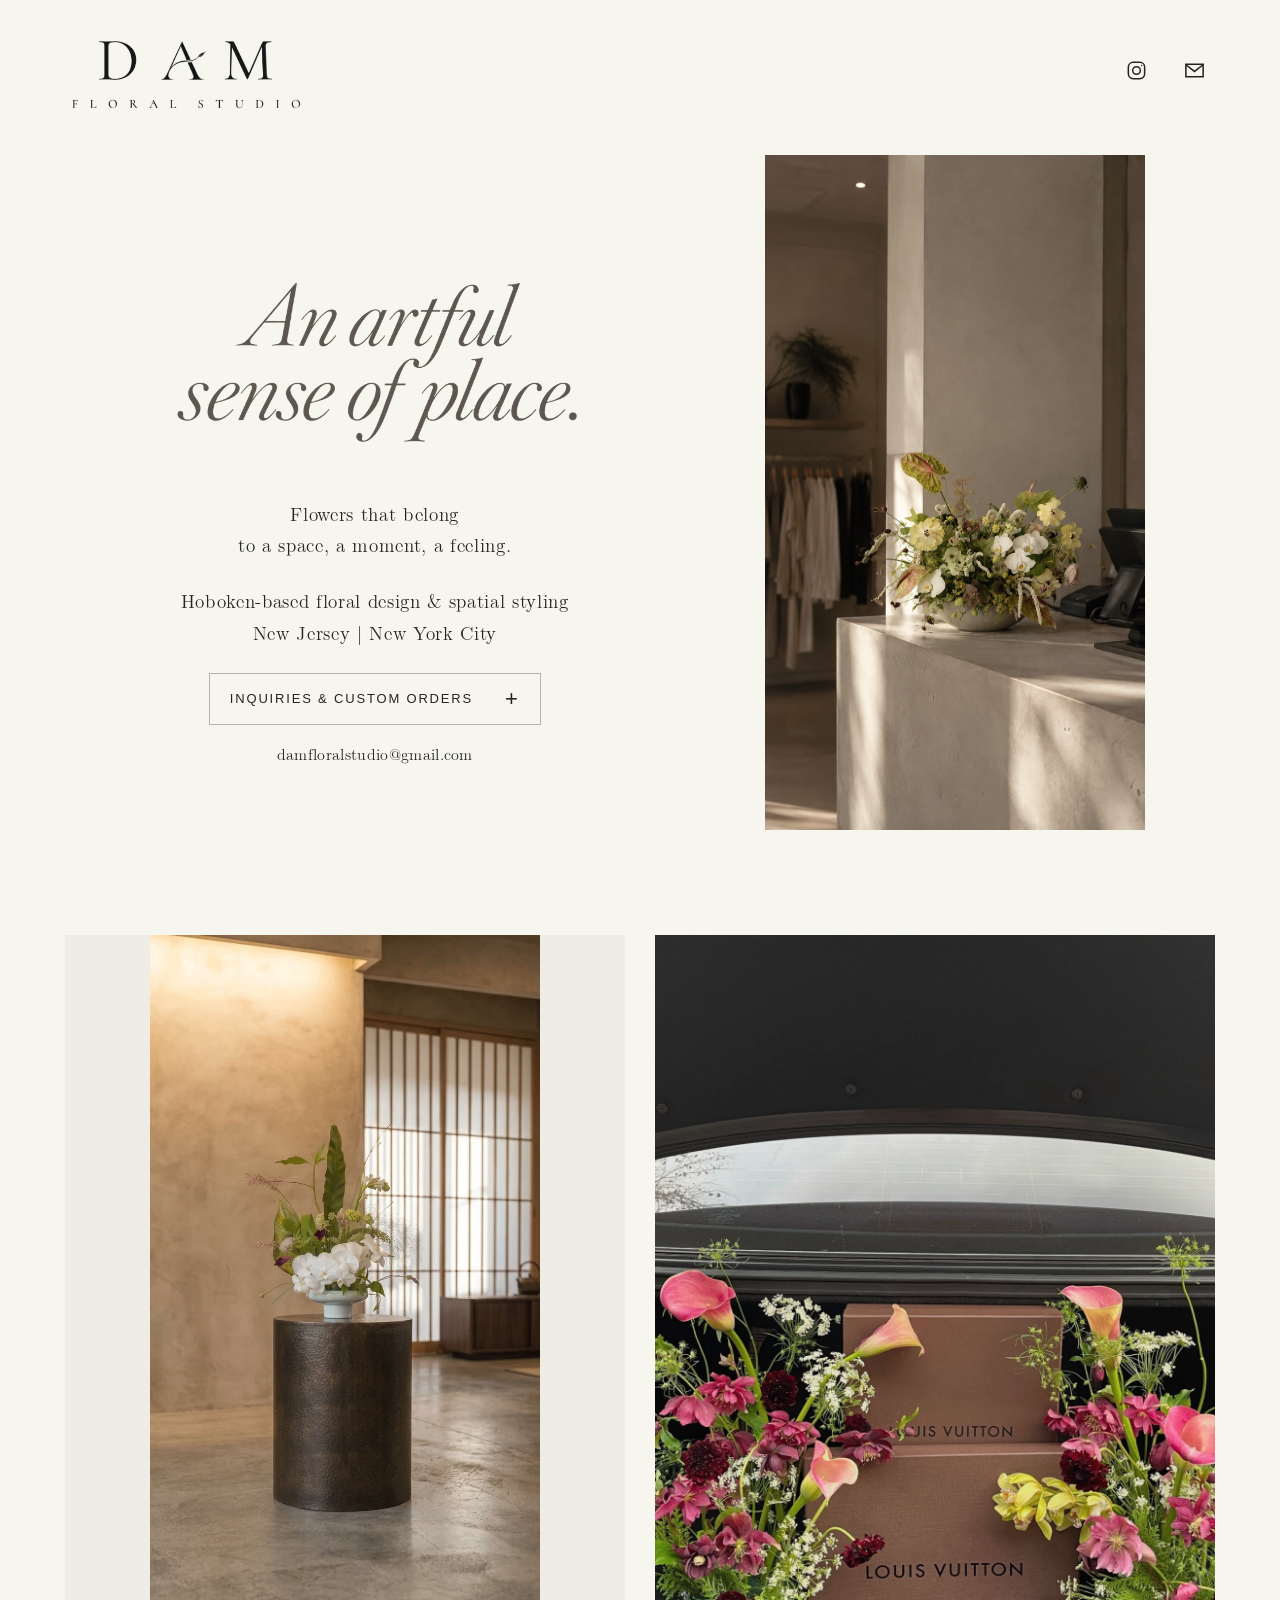
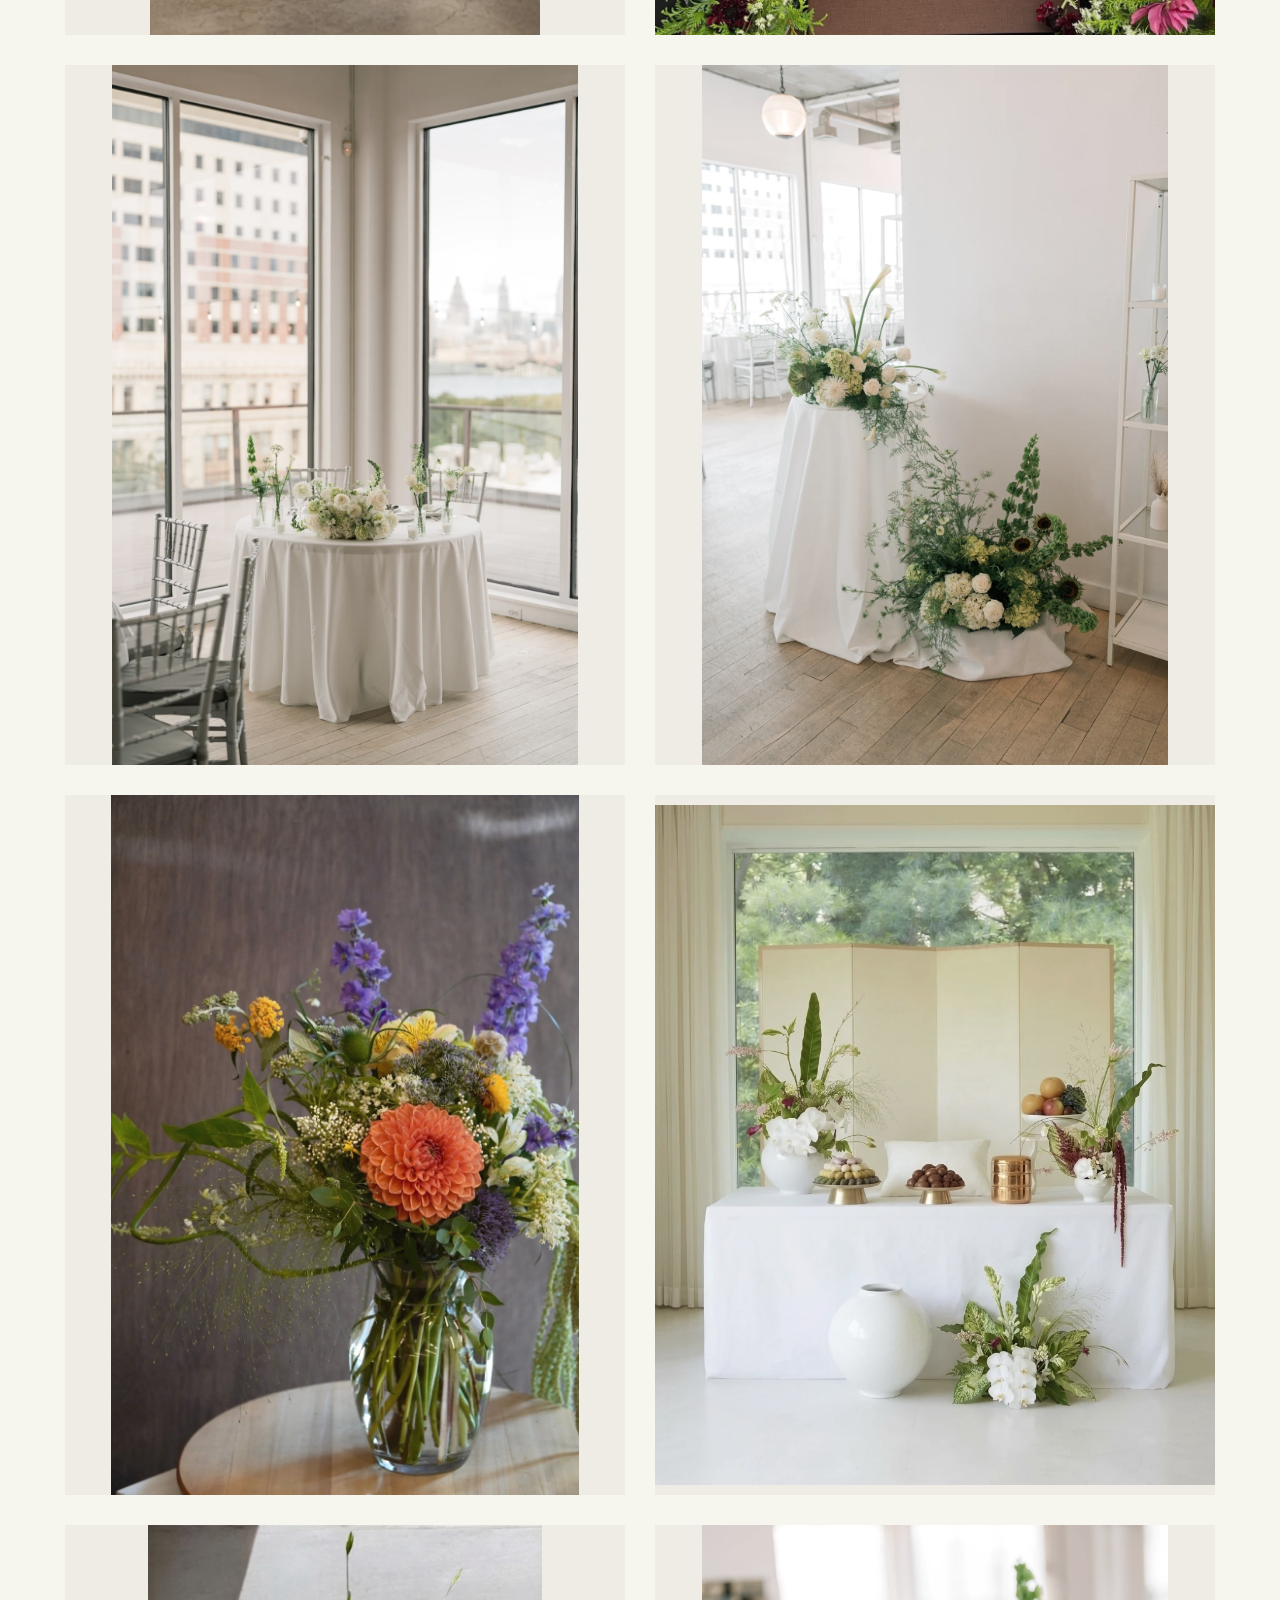
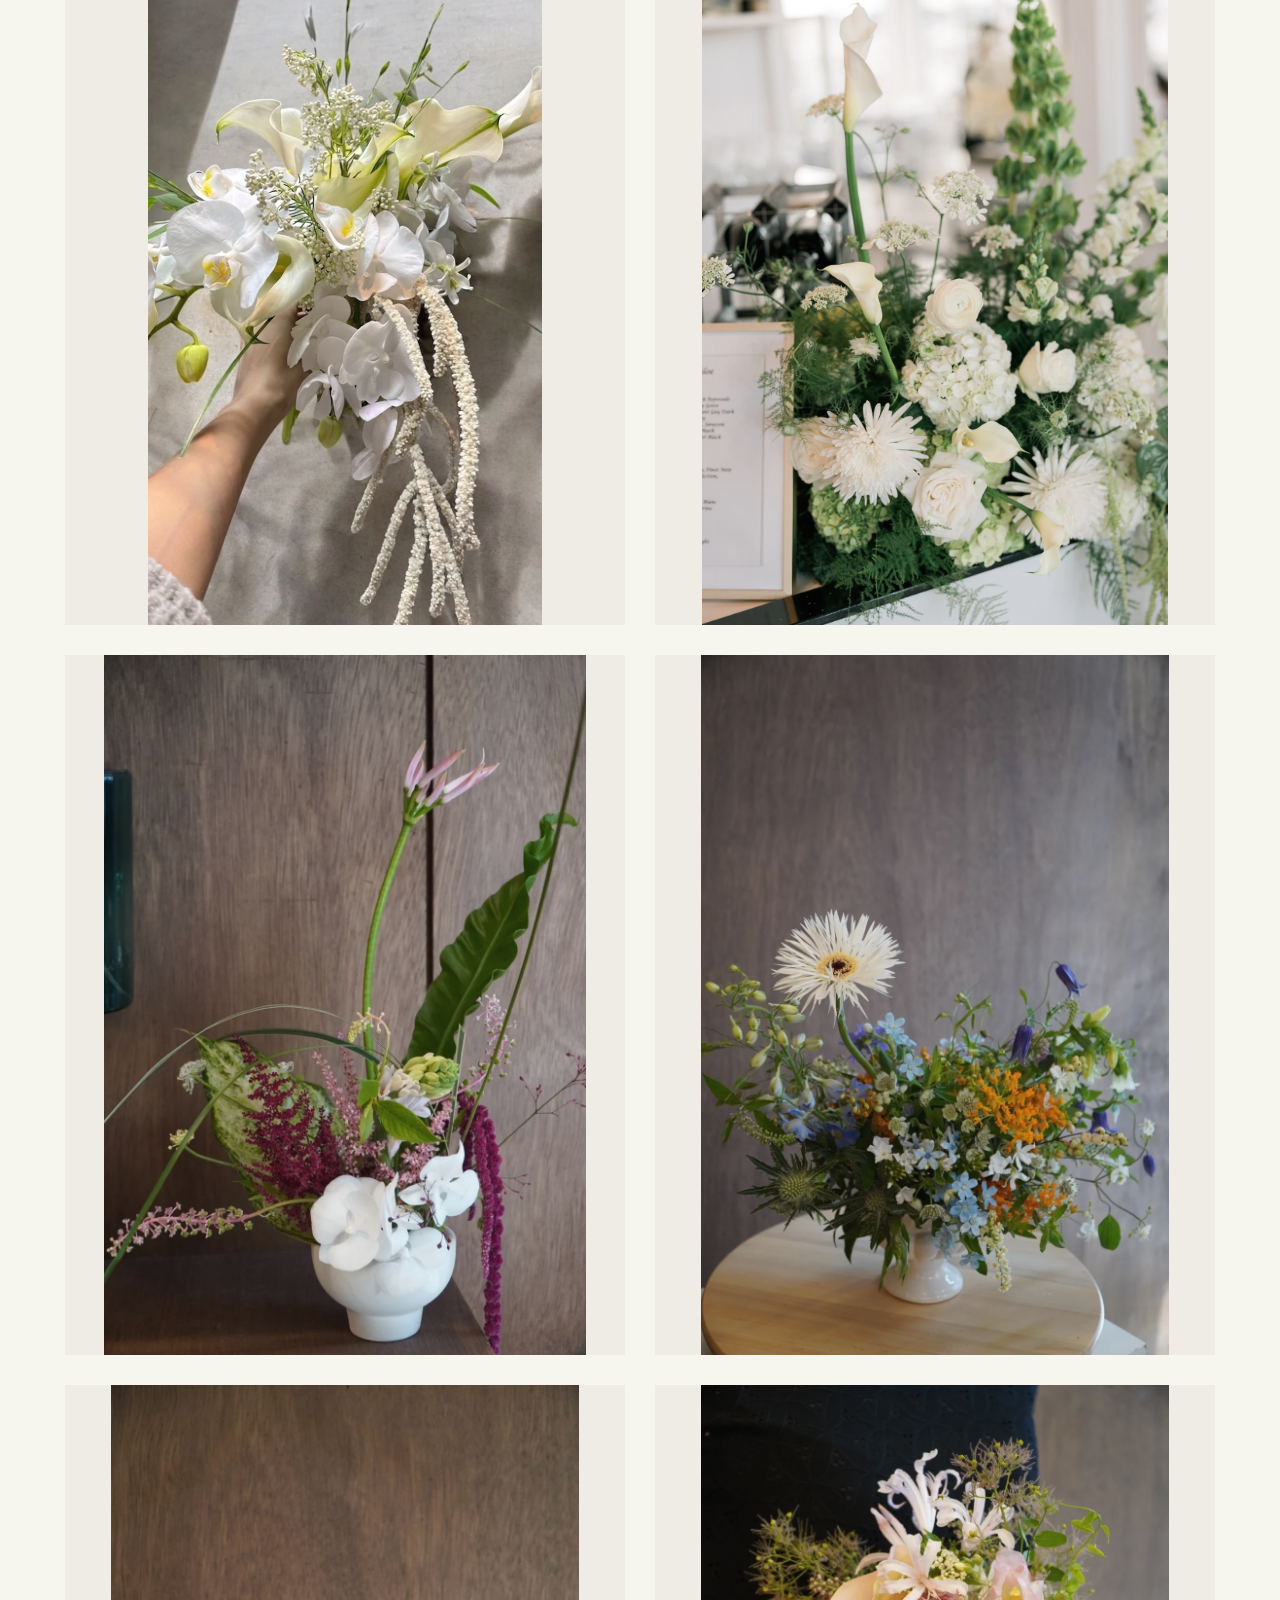
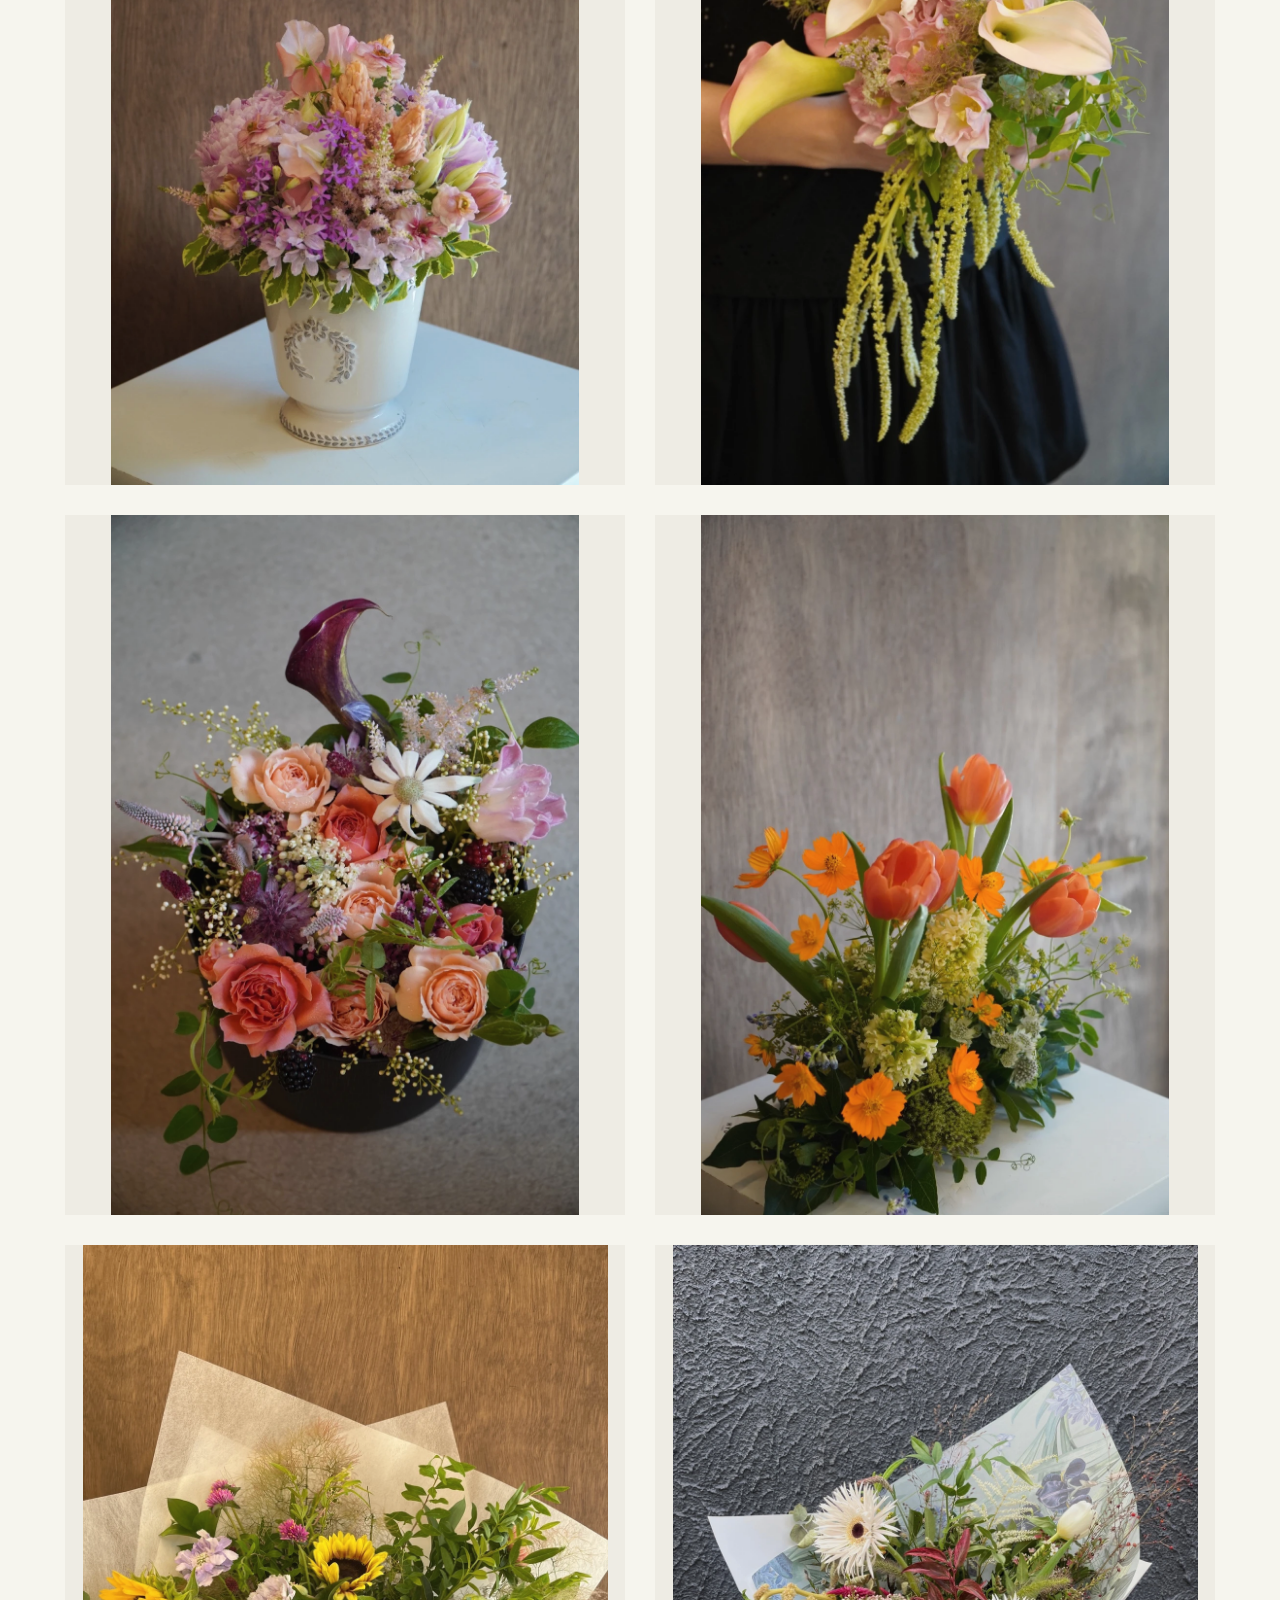
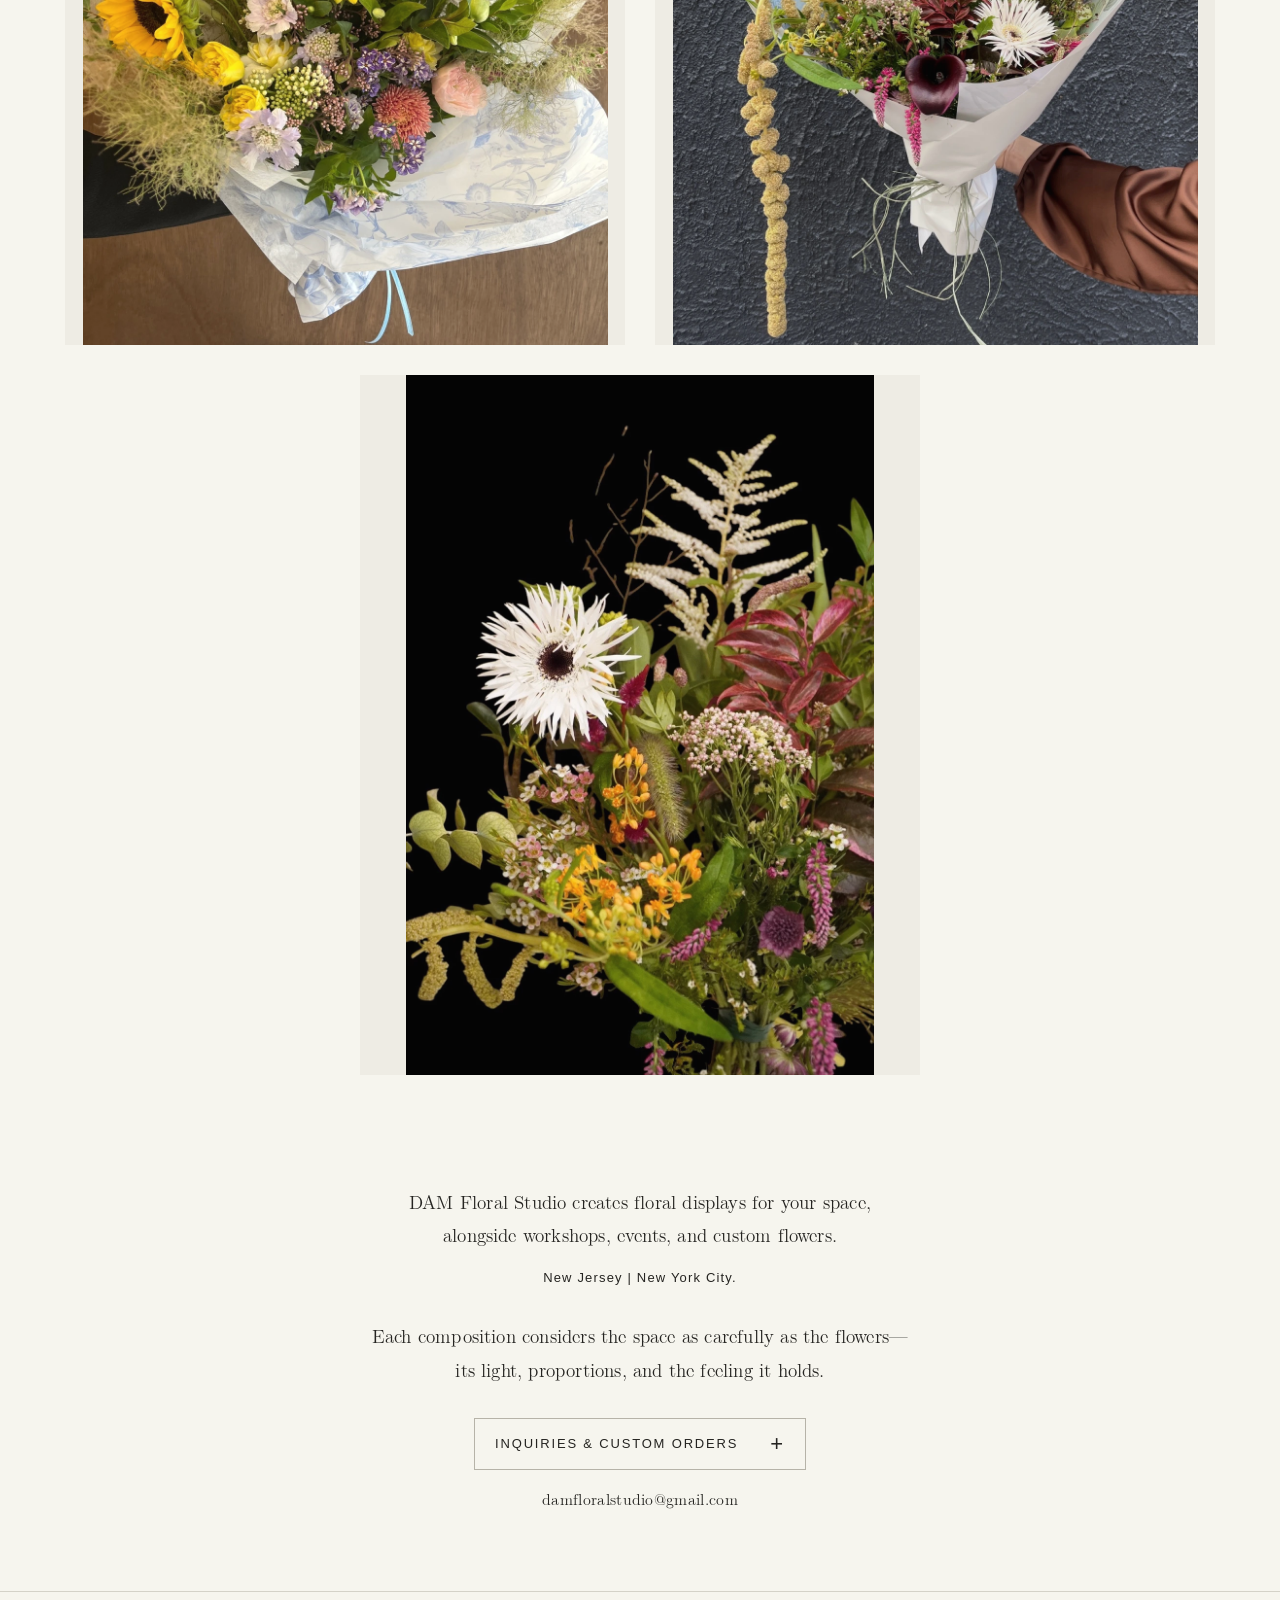
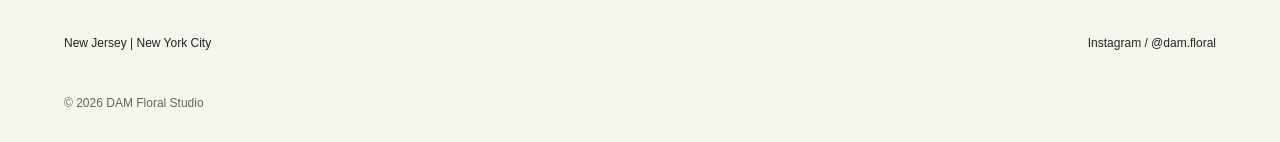
==== index.html @ 2e7814b2 "Compress homepage poster and widen it to the content width Replace the 1.16 MB PNG with a visually i" ====
<!doctype html>
<html lang="en">
<head>
<meta charset="utf-8"><meta name="viewport" content="width=device-width, initial-scale=1">
<title>DAM Floral Studio | Floral Design & Spatial Styling in New Jersey | New York City</title>
<meta name="description" content="Floral design and styling studio serving New Jersey and New York City. Explore spatial styling, floral subscriptions, workshops, intimate weddings and everyday flowers.">
<meta name="theme-color" content="#f6f5ee"><link rel="canonical" href="https://damfloralstudio.com/">
<meta property="og:title" content="DAM Floral Studio — An Artful Sense of Place"><meta property="og:description" content="Floral design, spatial styling, and thoughtful gatherings. New Jersey | New York City."><meta property="og:type" content="website"><meta property="og:url" content="https://damfloralstudio.com/">
<meta property="og:image" content="https://damfloralstudio.com/og-image.jpg"><meta property="og:image:width" content="1200"><meta property="og:image:height" content="630"><meta property="og:image:alt" content="DAM Floral Studio — An artful sense of place"><meta property="og:site_name" content="DAM Floral Studio"><meta name="twitter:card" content="summary_large_image">
<script type="application/ld+json">
{
  "@context": "https://schema.org",
  "@type": "Florist",
  "@id": "https://damfloralstudio.com/#business",
  "name": "DAM Floral Studio",
  "url": "https://damfloralstudio.com/",
  "logo": "https://damfloralstudio.com/assets/logo.png",
  "image": ["https://damfloralstudio.com/og-image.jpg", "https://damfloralstudio.com/assets/home.webp"],
  "description": "Hoboken-based floral design and spatial styling studio serving New Jersey and New York City: floral displays, workshops, events, subscriptions, and custom flowers.",
  "email": "damfloralstudio@gmail.com",
  "address": { "@type": "PostalAddress", "addressLocality": "Hoboken", "addressRegion": "NJ", "addressCountry": "US" },
  "areaServed": [
    { "@type": "State", "name": "New Jersey" },
    { "@type": "City", "name": "New York City" }
  ],
  "sameAs": [
    "https://www.instagram.com/dam.floral/",
    "https://www.google.com/search?kgmid=/g/11p1tkyt6p"
  ]
}
</script>
<link rel="icon" href="favicon.ico" sizes="16x16 32x32 48x48"><link rel="icon" href="favicon-192.png" type="image/png" sizes="192x192"><link rel="apple-touch-icon" href="apple-touch-icon.png">
<link rel="stylesheet" href="style.css"><script src="script.js" defer></script>
</head>
<body>
<a class="skip" href="#main">Skip to content</a>
<header class="header"><a class="brand original-logo" href="#" aria-label="DAM Floral Studio home"><img src="assets/logo.png" alt="DAM Floral Studio"></a><div class="header-icons"><a href="https://www.instagram.com/dam.floral/" target="_blank" rel="noopener noreferrer" aria-label="Instagram — DAM Floral Studio"><svg viewBox="0 0 24 24" fill="none" stroke="currentColor" stroke-width="1.6" aria-hidden="true"><rect x="3.5" y="3.5" width="17" height="17" rx="5"/><circle cx="12" cy="12" r="4"/><circle cx="17.4" cy="6.7" r=".8" fill="currentColor" stroke="none"/></svg></a><a href="mailto:damfloralstudio@gmail.com" aria-label="Email DAM Floral Studio"><svg viewBox="0 0 24 24" fill="none" stroke="currentColor" stroke-width="1.6" aria-hidden="true"><rect x="3" y="5.5" width="18" height="13"/><path d="m3 6 9 7 9-7"/></svg></a></div></header>
<main id="main">
<section class="tg-promo" id="tg-promo" aria-label="Thanksgiving pre-orders"><a class="tg-promo-poster" href="thanksgiving.html?utm_source=homepage&amp;utm_medium=poster" tabindex="-1" aria-hidden="true"><img src="assets/preorder_poster.jpg" width="1836" height="857" alt="" fetchpriority="high"></a><a class="tg-promo-button" href="thanksgiving.html?utm_source=homepage&amp;utm_medium=button">Thanksgiving pre-orders <span aria-hidden="true">→</span></a><p class="tg-promo-note">Order by Sun, Nov 15 · Pickup Nov 24 &amp; 25</p></section>
<section class="hero" aria-labelledby="hero-title"><div class="hero-copy"><h1 id="hero-title" class="artwork-title"><img src="assets/hero-title-light.png" alt="An artful sense of place." width="1792" height="896"></h1><p class="hero-description">Flowers that belong<br>to a space, a moment, a feeling.</p><p class="hero-description">Hoboken-based floral design & spatial styling<br>New Jersey | New York City</p><button class="hero-inquiry" data-request="General inquiry"><span>Inquiries & custom orders</span><span class="request-mark" aria-hidden="true">+</span></button><a class="hero-email" href="mailto:damfloralstudio@gmail.com">damfloralstudio@gmail.com</a></div><figure class="hero-photo"><img src="assets/home.webp" alt="Sculptural white and green flowers in a softly lit interior" fetchpriority="high"></figure></section>
<section class="work section" id="work" aria-label="Selected portfolio"><div class="gallery"><article class="project"><button class="image-button" data-image="assets/lobby.webp" aria-label="View portfolio image: Botanical floral display in an architectural interior"><img src="assets/lobby.webp" alt="Botanical floral display in an architectural interior" loading="lazy" decoding="async"></button></article><article class="project"><button class="image-button" data-image="assets/brand.webp" aria-label="View portfolio image: Vibrant florals styled around a brand display"><img src="assets/brand.webp" alt="Vibrant florals styled around a brand display" loading="lazy" decoding="async"></button></article><article class="project"><button class="image-button" data-image="assets/reception-room.webp" aria-label="View portfolio image: White and green flowers in a sunlit reception space"><img src="assets/reception-room.webp" alt="White and green flowers in a sunlit reception space" loading="lazy" decoding="async"></button></article><article class="project"><button class="image-button" data-image="assets/installation.webp" aria-label="View portfolio image: Floral installation in a light-filled event room"><img src="assets/installation.webp" alt="Floral installation in a light-filled event room" loading="lazy" decoding="async"></button></article><article class="project"><button class="image-button" data-image="assets/garden-detail.webp" aria-label="View portfolio image: Seasonal flowers with orange blooms, lilac accents and natural botanical texture"><img src="assets/garden-detail.webp" alt="Seasonal flowers with orange blooms, lilac accents and natural botanical texture" loading="lazy" decoding="async"></button></article><article class="project"><button class="image-button" data-image="assets/celebration-full.webp" aria-label="View portfolio image: Complete Korean first birthday table with white orchids and botanical floral styling"><img src="assets/celebration-full.webp" alt="Complete Korean first birthday table with white orchids and botanical floral styling" loading="lazy" decoding="async"></button></article><article class="project"><button class="image-button" data-image="assets/white-bouquet.webp" aria-label="View portfolio image: Airy white bouquet with cascading botanical details"><img src="assets/white-bouquet.webp" alt="Airy white bouquet with cascading botanical details" loading="lazy" decoding="async"></button></article><article class="project"><button class="image-button" data-image="assets/reception-detail.webp" aria-label="View portfolio image: White reception flowers and botanical details"><img src="assets/reception-detail.webp" alt="White reception flowers and botanical details" loading="lazy" decoding="async"></button></article><article class="project"><button class="image-button" data-image="assets/sculptural.webp" aria-label="View portfolio image: Sculptural flowers and expressive branches"><img src="assets/sculptural.webp" alt="Sculptural flowers and expressive branches" loading="lazy" decoding="async"></button></article><article class="project"><button class="image-button" data-image="assets/botanical.webp" aria-label="View portfolio image: Airy garden flowers in white, lilac and warm orange"><img src="assets/botanical.webp" alt="Airy garden flowers in white, lilac and warm orange" loading="lazy" decoding="async"></button></article><article class="project"><button class="image-button" data-image="assets/pastel.webp" aria-label="View portfolio image: Soft pink and lilac flowers in a ceramic vessel"><img src="assets/pastel.webp" alt="Soft pink and lilac flowers in a ceramic vessel" loading="lazy" decoding="async"></button></article><article class="project"><button class="image-button" data-image="assets/modern-bouquet.webp" aria-label="View portfolio image: Pink and yellow flowers in a modern bouquet"><img src="assets/modern-bouquet.webp" alt="Pink and yellow flowers in a modern bouquet" loading="lazy" decoding="async"></button></article><article class="project"><button class="image-button" data-image="assets/seasonal.webp" aria-label="View portfolio image: Seasonal flowers in rose, orange and burgundy"><img src="assets/seasonal.webp" alt="Seasonal flowers in rose, orange and burgundy" loading="lazy" decoding="async"></button></article><article class="project"><button class="image-button" data-image="assets/orange.webp" aria-label="View portfolio image: Orange tulips and seasonal flowers"><img src="assets/orange.webp" alt="Orange tulips and seasonal flowers" loading="lazy" decoding="async"></button></article><article class="project"><button class="image-button" data-image="assets/sunflower.webp" aria-label="View portfolio image: Seasonal bouquet with yellow sunflowers"><img src="assets/sunflower.webp" alt="Seasonal bouquet with yellow sunflowers" loading="lazy" decoding="async"></button></article><article class="project"><button class="image-button" data-image="assets/autumn-bouquet.webp" aria-label="View portfolio image: Textural autumn bouquet"><img src="assets/autumn-bouquet.webp" alt="Textural autumn bouquet" loading="lazy" decoding="async"></button></article><article class="project"><button class="image-button" data-image="assets/textural.webp" aria-label="View portfolio image: Expressive white and colorful flowers against a dark background"><img src="assets/textural.webp" alt="Expressive white and colorful flowers against a dark background" loading="lazy" decoding="async"></button></article></div></section><section class="studio section" id="studio"><div class="studio-copy"><p class="brand-intro">DAM Floral Studio creates floral displays for your space,<br class="copy-break">alongside workshops, events, and custom flowers.</p><p class="brand-location">New Jersey | New York City.</p><p class="brand-philosophy">Each composition considers the space as carefully as the flowers—<br class="copy-break">its light, proportions, and the feeling it holds.</p></div><div class="minimal-contact" id="contact"><button class="hero-inquiry" data-request="General inquiry"><span>Inquiries & custom orders</span><span class="request-mark" aria-hidden="true">+</span></button><a class="hero-email" href="mailto:damfloralstudio@gmail.com">damfloralstudio@gmail.com</a></div></section></main><footer><a class="footer-name" href="#">DAM <span>Floral Studio</span></a><p>New Jersey | New York City</p><a href="https://www.instagram.com/dam.floral/" target="_blank" rel="noopener noreferrer">Instagram / @dam.floral</a><p class="copyright">© <span id="year">2026</span> DAM Floral Studio</p></footer>
<dialog class="lightbox" aria-label="Portfolio image viewer"><button class="close" aria-label="Close image viewer">Close</button><img src="assets/home.webp" alt=""></dialog>
<dialog class="request-dialog" aria-labelledby="request-title"><button class="request-close" aria-label="Close inquiry form">Close</button><p class="eyebrow">DAM Floral Studio</p><h2 id="request-title">Your <em>request</em></h2><p class="form-intro">A few details to help us begin.</p><form id="request-form" action="https://formspree.io/f/meaekvjb" method="POST"><input type="hidden" name="_subject" value="DAM Floral Studio — General inquiry"><input type="text" name="_gotcha" tabindex="-1" autocomplete="off" aria-hidden="true" style="display:none"><div class="form-grid"><label>Your name<input name="name" autocomplete="name" required maxlength="100"></label><label>Your email<input name="email" type="email" autocomplete="email" required maxlength="160"></label></div><label>I’m interested in<select name="service"><option>General inquiry</option><option>Space styling</option><option>Floral Workshop</option><option>Subscription</option><option>Event</option><option>Custom order</option></select></label><div class="form-grid"><label>Preferred date (optional)<input name="date" type="date"></label><label>Location (optional)<input name="location" placeholder="City or venue" maxlength="180"></label></div><label>Estimated budget (optional)<input name="budget" placeholder="Your approximate budget" maxlength="100"></label><label>Tell us about your request<textarea name="message" rows="4" required maxlength="4000" placeholder="Your idea, occasion, colors, quantities, or anything you’d like us to know."></textarea></label><p class="form-note">Please allow at least one week for custom flower orders. Shorter-notice requests depend on availability.</p><button class="request-button" type="submit">Send request</button><p class="form-note">We’ll reply by email, usually within 1–2 business days. Orders are confirmed after we reply.</p><p class="form-note">Your details are used only to respond to your inquiry.</p><p id="request-status" role="status"></p><a class="direct-email" href="mailto:damfloralstudio@gmail.com">Or email us directly</a></form></dialog></body></html>
---- style.css ----
:root{--paper:#f7f6f2;--ink:#32202d;--muted:#72656e;--line:#d9d2d5;--serif:Georgia,'Times New Roman',serif}*{box-sizing:border-box}html{scroll-behavior:smooth;scroll-padding-top:30px}body{margin:0;background:var(--paper);color:var(--ink);font:16px/1.65 Arial,Helvetica,sans-serif}a{color:inherit;text-decoration:none}button,input,select,textarea{font:inherit}button{color:inherit;cursor:pointer}button:focus-visible,a:focus-visible,summary:focus-visible,input:focus-visible,select:focus-visible,textarea:focus-visible{outline:2px solid #7b4d6b;outline-offset:4px}img{display:block;width:100%;height:auto}p,figure,h1,h2,h3,h4{margin-top:0}h1,h2,h3{font-family:var(--serif);font-weight:400}h1,h2{letter-spacing:-.045em;line-height:1.13}em{font-weight:400}.header{max-width:1500px;margin:auto;min-height:95px;padding:0 5%;display:flex;justify-content:space-between;align-items:center;border-bottom:1px solid var(--line)}.brand{width:145px;height:85px;overflow:hidden}.brand img{width:100%;height:100%;object-fit:contain;transform:scale(1.65);mix-blend-mode:multiply}nav{display:flex;gap:30px;align-items:center;font-size:14px}.nav-request{background:none;border:0;padding:8px 0;border-bottom:1px solid var(--ink);font-size:14px}a:hover,.nav-request:hover{opacity:.7}.menu{display:none}.mobile-nav[hidden]{display:none}.skip{position:absolute;left:10px;top:-100px;background:var(--ink);color:white;padding:10px;z-index:10}.skip:focus{top:10px}.hero{text-align:center;padding:65px 6% 58px}.eyebrow{font-size:12px;letter-spacing:.12em;text-transform:uppercase;margin-bottom:18px}.hero h1{font-size:clamp(34px,4.1vw,61px);margin:0 0 20px}.hero-description{color:var(--muted);margin-bottom:26px}.request-button{background:var(--ink);color:var(--paper);border:1px solid var(--ink);padding:13px 24px;font-size:14px;line-height:1.5}.request-button:hover{background:#56384c}.section{max-width:1500px;margin:auto;padding:65px 5%;border-top:1px solid var(--line)}.section-heading{display:flex;justify-content:space-between;align-items:baseline;gap:20px;margin-bottom:20px}.section-heading h2{font-size:42px;margin:0}.filters{display:flex;gap:12px 27px;flex-wrap:wrap;margin-bottom:38px}.filters button{background:none;border:0;border-bottom:1px solid transparent;padding:8px 0;font-size:14px;color:var(--muted)}.filters button.active{border-bottom-color:var(--ink);color:var(--ink)}.portfolio-group{margin-top:45px}.portfolio-group[hidden],.project[hidden]{display:none}.group-heading{display:flex;justify-content:space-between;gap:30px;align-items:baseline;margin-bottom:28px;padding-top:22px;border-top:1px solid var(--line)}.group-heading h3{font-size:29px;line-height:1.2;margin:0}.group-heading p{font-size:14px;color:var(--muted);margin:0;max-width:390px}.gallery{display:grid;grid-template-columns:repeat(3,minmax(0,1fr));gap:35px 28px;align-items:start}.project{min-width:0}.image-button{display:flex;align-items:center;justify-content:center;width:100%;height:420px;border:0;padding:16px;background:#eeebe8}.image-button img{width:100%;height:100%;object-fit:contain;transition:opacity .25s}.image-button:hover img{opacity:.88}.caption{padding-top:12px}.caption h4{font-weight:400;font-size:15px;line-height:1.4;margin:0}.caption span{display:block;font-size:12px;color:var(--muted);margin-top:4px}.studio{display:grid;grid-template-columns:1fr 2fr;gap:8%;padding-top:75px;padding-bottom:75px}.studio-copy{max-width:680px}.studio-copy h2{font-size:48px;margin-bottom:25px}.studio-copy p{color:var(--muted)}.signature{font-family:var(--serif);font-size:24px;margin:28px 0 0}.signature span{display:block;font:12px Arial,sans-serif;letter-spacing:.08em;padding-top:7px}.contact{background:var(--ink);color:var(--paper);padding-top:70px;padding-bottom:70px}.contact h2{font-size:54px;margin-bottom:35px}.contact-bottom{display:flex;justify-content:space-between;align-items:center;gap:30px}.contact-bottom p{font-size:15px;color:#e1d6de}.contact .request-button{background:var(--paper);color:var(--ink);border-color:var(--paper)}.direct-email{font-size:14px;display:inline-block;border-bottom:1px solid;margin-top:18px;overflow-wrap:anywhere}footer{max-width:1500px;margin:auto;display:grid;grid-template-columns:1.2fr 1fr 1fr;align-items:center;gap:25px;padding:42px 5% 28px;font-size:12px}footer p{margin:0}.footer-name{font-family:var(--serif);font-size:38px;letter-spacing:.15em;line-height:1}.footer-name span{display:block;font:10px Arial,sans-serif;text-transform:uppercase;letter-spacing:.2em;margin-top:12px}.copyright{grid-column:1/-1;color:var(--muted);margin-top:15px}.sr-only{position:absolute;width:1px;height:1px;overflow:hidden;clip:rect(0,0,0,0)}dialog{color:var(--ink);background:var(--paper);border:0;max-width:calc(100vw - 30px);max-height:90vh}dialog::backdrop{background:rgba(33,20,29,.82)}.lightbox{width:1000px;padding:50px 20px 20px}.lightbox img{height:73vh;object-fit:contain}.lightbox p{text-align:center;margin:12px 0 0}.close,.request-close{position:absolute;right:18px;top:10px;border:0;background:none;padding:8px;font-size:14px}.request-dialog{width:660px;padding:48px 36px 32px;overflow-y:auto}.request-dialog h2{font-size:43px;margin-bottom:14px}.form-intro{color:var(--muted);margin-bottom:22px}label{display:block;font-size:14px;margin-bottom:17px}input,select,textarea{display:block;width:100%;min-width:0;background:#fffdfa;color:var(--ink);border:1px solid #c7bdc3;border-radius:0;padding:11px;margin-top:7px;font-size:16px}textarea{resize:vertical}.form-grid{display:grid;grid-template-columns:1fr 1fr;gap:18px}.form-note{font-size:12px;color:var(--muted);line-height:1.6}#request-status{font-size:14px;margin:16px 0 0}.modal-open{overflow:hidden}@media(min-width:1500px){.image-button{height:455px}}@media(max-width:1000px){.gallery{grid-template-columns:repeat(2,minmax(0,1fr))}.image-button{height:410px}.group-heading{display:block}.group-heading p{margin-top:12px}.studio{grid-template-columns:1fr 2fr}.contact-bottom{align-items:start;flex-direction:column}}@media(max-width:600px){.header{min-height:80px;padding:0 6%}.brand{width:120px;height:75px}.header nav{display:none}.menu{display:block;background:none;border:0;font-size:14px;padding:10px}.mobile-nav{display:flex;flex-direction:column;padding:20px 6%;gap:16px;border-bottom:1px solid var(--line);align-items:start}.hero{padding:40px 6%}.hero h1{font-size:37px;max-width:350px;margin:0 auto 20px}.hero-description{font-size:15px}.section{padding:42px 6%}.section-heading{display:block}.section-heading h2{font-size:36px;margin-bottom:20px}.eyebrow{font-size:11px}.filters{gap:7px 19px;margin-bottom:20px}.filters button{font-size:13px}.portfolio-group{margin-top:30px}.group-heading h3{font-size:27px}.group-heading p{font-size:14px}.gallery{gap:25px 14px}.image-button{height:245px;padding:8px}.caption h4{font-size:14px}.caption span{font-size:11px}.studio{display:block}.studio-copy h2{font-size:39px}.contact h2{font-size:42px}.contact-bottom{gap:15px}.contact .request-button{max-width:100%;white-space:normal}footer{display:block;padding:35px 6%}footer>*{display:block;margin-bottom:22px!important}.request-dialog{padding:45px 22px 25px}.form-grid{grid-template-columns:1fr;gap:0}.lightbox{padding:45px 10px 15px}.lightbox img{height:65vh}}@media(max-width:370px){.gallery{grid-template-columns:1fr}.image-button{height:390px}}@media(prefers-reduced-motion:reduce){html{scroll-behavior:auto}*{transition:none!important}}

@font-face{font-family:DAM Editorial;src:url('assets/fonts/dam-editorial-regular.otf') format('opentype');font-style:normal;font-weight:400;font-display:swap}@font-face{font-family:DAM Editorial;src:url('assets/fonts/dam-editorial-italic.otf') format('opentype');font-style:italic;font-weight:400;font-display:swap}.hero h1{font-family:'DAM Editorial',Georgia,serif;font-size:clamp(45px,4.4vw,66px);letter-spacing:-.025em;line-height:1.12;margin-bottom:24px}.hero-prelude{display:block;font-size:.61em;letter-spacing:.025em;line-height:1.3;margin-bottom:5px}.hero h1 em{display:block;font-size:1em}.hero{padding-top:50px;padding-bottom:48px}@media(max-width:600px){.hero h1{font-size:48px}.hero-prelude{font-size:29px}.hero{padding-top:35px;padding-bottom:38px}}

/* Minimal photo-led DAM edition */
:root{--paper:#f6f5ee;--ink:#252421;--muted:#66645e;--line:#d4d2c8}.header{border:0;min-height:105px;max-width:1600px;padding:12px 5%;flex-direction:row}.header-links{display:flex;gap:28px;align-items:center;font-size:14px}.brand{width:165px;height:90px;background:var(--paper)}.brand img{mix-blend-mode:normal}.nav-request{border:0;padding:0;font-size:14px}.hero{max-width:1500px;margin:auto;min-height:740px;display:grid;grid-template-columns:1.2fr 1fr;align-items:center;gap:3%;padding:25px 6% 65px;text-align:center}.hero-copy{padding:20px 0}.hero h1{font-family:'DAM Editorial',Georgia,serif;font-size:clamp(65px,6.7vw,100px);letter-spacing:-.055em;line-height:1.03;transform:scaleX(.9);margin:0 -5% 36px}.hero-prelude{display:block;font-size:.62em;line-height:1.15;letter-spacing:-.035em;margin-bottom:5px}.hero h1 em{display:block;font-style:normal}.hero-description{font-family:'DAM Editorial',Georgia,serif;font-size:19px;letter-spacing:.035em;line-height:1.65;color:var(--ink);margin:0 0 25px}.hero-inquiry{border:0;background:none;padding:0;font-family:'DAM Editorial',Georgia,serif;font-size:18px;letter-spacing:.025em;border-bottom:1px solid var(--ink)}.hero-email{display:block;font-family:'DAM Editorial',Georgia,serif;font-size:17px;letter-spacing:.02em;margin-top:15px;overflow-wrap:anywhere}.hero-photo{margin:0;max-width:420px;justify-self:center;width:100%}.hero-photo img{width:100%;height:auto;filter:saturate(.92) contrast(.97) brightness(1.02)}.work.section{max-width:1400px;border:0;padding:35px 6% 65px}.gallery{grid-template-columns:repeat(2,minmax(0,1fr));gap:70px 65px;align-items:center}.project:nth-child(3n){grid-column:1 / -1;max-width:760px;width:100%;justify-self:center}.image-button{height:auto;background:transparent;padding:0;display:block}.image-button img{height:auto;max-height:780px;object-fit:contain;filter:saturate(.92) contrast(.97) brightness(1.02)}.image-button:hover img{opacity:1}.studio.section{border:0;display:block;max-width:750px;text-align:center;padding:65px 6% 80px}.studio-copy{max-width:none;font-family:'DAM Editorial',Georgia,serif;font-size:19px;letter-spacing:.015em}.studio-copy p{color:var(--ink)}.minimal-contact{margin-top:35px}footer{max-width:1400px;border-top:1px solid var(--line);grid-template-columns:1fr 1fr;font-size:12px}.footer-name{display:none}footer>a{text-align:right}.copyright{grid-column:1/-1}.request-button{background:var(--ink)}.lightbox img{filter:saturate(.92) contrast(.97) brightness(1.02)}@media(max-width:1000px){.hero{min-height:0;gap:4%;padding-top:35px}.hero h1{font-size:72px}.gallery{gap:40px 35px}.image-button{height:auto}}@media(max-width:600px){.header{padding:5px 6%;min-height:88px}.header-links{gap:14px;font-size:12px}.nav-request{font-size:12px}.brand{width:125px;height:78px}.hero{display:flex;flex-direction:column;padding:25px 6% 40px;gap:35px}.hero h1{font-size:clamp(53px,13.5vw,76px);transform:scaleX(.94);margin-bottom:28px}.hero-prelude{font-size:.65em}.hero-description{font-size:17px;margin-bottom:22px}.hero-inquiry{font-size:17px}.hero-email{font-size:16px}.hero-photo{max-width:340px}.gallery{grid-template-columns:1fr;gap:35px}.project:nth-child(3n){grid-column:auto;max-width:none}.work.section{padding-top:0;padding-bottom:25px}.image-button{height:auto}.image-button img{max-height:none}.studio.section{padding-top:40px;padding-bottom:45px}.studio-copy{font-size:18px}footer{display:block}footer>a{text-align:left}}

/* Wordmark and ordered, full-composition gallery. */
.header{min-height:105px;padding:24px 5%;max-width:none;gap:24px}.wordmark{font-family:'DAM Editorial',Georgia,serif;text-transform:uppercase;font-size:clamp(24px,3.2vw,46px);letter-spacing:.17em;line-height:1.1;white-space:nowrap}.wordmark span{font-size:.7em;letter-spacing:.12em;margin-left:.3em}.header-icons{display:flex;align-items:center;gap:14px}.header-icons a{display:flex;align-items:center;justify-content:center;min-width:44px;min-height:44px}.header-icons svg{width:23px;height:23px}.hero{padding-top:15px;min-height:690px}.hero-photo{max-width:380px}.hero h1{font-size:clamp(68px,7.2vw,108px)}.hero-inquiry{font-family:Arial,Helvetica,sans-serif;font-size:13px;letter-spacing:.14em;text-transform:uppercase;display:inline-flex;align-items:center;gap:32px;border:1px solid #b6b3a8;border-radius:0;padding:14px 20px;transition:background .2s,color .2s}.hero-inquiry:hover{color:var(--paper);background:var(--ink);border-color:var(--ink)}.request-mark{font-size:22px;font-weight:300;line-height:1}.hero-email{font-size:16px}.work.section{max-width:1400px;padding:40px 5% 65px}.gallery{display:grid;grid-template-columns:repeat(2,minmax(0,1fr));gap:38px;align-items:start}.project,.project:nth-child(3n){grid-column:auto;max-width:none;width:100%;justify-self:stretch}.image-button{width:100%;height:auto;aspect-ratio:4/5;padding:0;display:flex;align-items:center;justify-content:center;background:transparent;overflow:hidden}.image-button img{width:100%;height:100%;max-height:none;object-fit:contain;filter:saturate(.92) contrast(.97) brightness(1.02)}.project:last-child:nth-child(odd){grid-column:1 / -1;width:calc((100% - 38px)/2);justify-self:center}.studio.section{max-width:850px;padding-top:45px}.studio-copy{font-size:18px}footer{grid-template-columns:1fr 1fr}.copyright{text-align:left}.lightbox img{object-fit:contain}@media(max-width:1000px){.hero{min-height:0}.gallery{gap:25px}.project:last-child:nth-child(odd){width:calc((100% - 25px)/2)}}@media(max-width:600px){.header{padding:20px 5%;min-height:80px;gap:8px}.wordmark{font-size:22px;letter-spacing:.12em}.wordmark span{font-size:.62em;letter-spacing:.07em;margin-left:.15em}.header-icons{gap:0}.header-icons a{min-width:36px;min-height:44px}.header-icons svg{width:19px;height:19px}.hero{padding:15px 6% 35px}.hero h1{font-size:clamp(59px,14vw,78px)}.hero-photo{max-width:380px}.hero-inquiry{font-size:11px;letter-spacing:.11em;gap:24px;padding:14px 17px}.work.section{padding:15px 5% 30px}.gallery{grid-template-columns:repeat(2,minmax(0,1fr));gap:14px}.image-button{aspect-ratio:4/5;height:auto;padding:0}.project:last-child:nth-child(odd){width:calc((100% - 14px)/2);grid-column:1/-1}.studio.section{padding-top:25px}.studio-copy{font-size:17px}footer{display:flex;flex-direction:column;align-items:center;text-align:center;gap:15px}footer>*{margin-bottom:0!important}footer>a,.copyright{text-align:center}}@media(max-width:350px){.wordmark{font-size:19px}.header-icons a{min-width:32px}.gallery{gap:10px}.project:last-child:nth-child(odd){width:calc((100% - 10px)/2)}}

/* Final uniform centered composition and original supplied logo. */
.header{min-height:130px;padding:10px 5%;flex-direction:row-reverse}.original-logo{width:250px;height:125px;flex-shrink:0;overflow:hidden;background:var(--paper)}.original-logo img{width:100%;height:100%;object-fit:contain;transform:scale(1.65);mix-blend-mode:normal}.hero h1{font-family:'DAM Editorial',Georgia,serif;font-size:clamp(64px,6.6vw,96px);font-weight:400;letter-spacing:-.045em;line-height:1.07}.hero h1 em{font-style:italic}.hero-prelude{font-size:.61em;letter-spacing:-.015em}.gallery{max-width:1150px;margin:0 auto;grid-template-columns:repeat(2,minmax(0,1fr));gap:30px}.project,.project:nth-child(3n),.project:last-child:nth-child(odd){grid-column:auto;width:100%;max-width:none;justify-self:stretch}.image-button{width:100%;aspect-ratio:4/5;height:auto;background:#eeece4;display:flex;align-items:center;justify-content:center;padding:0}.image-button img{width:100%;height:100%;object-fit:contain;object-position:center;max-height:none}.work.section{text-align:center}.hero-photo{max-width:380px}@media(max-width:600px){.header{min-height:105px;padding:4px 5%}.original-logo{width:190px;height:100px}.header-icons{gap:5px}.header-icons a{min-width:36px}.hero h1{font-size:clamp(51px,12.5vw,72px)}.gallery{gap:14px}.project:last-child:nth-child(odd){width:100%;grid-column:auto}.image-button{width:100%;height:auto;aspect-ratio:4/5}.hero-photo{max-width:380px}}@media(max-width:350px){.original-logo{width:165px}.gallery{gap:10px}}

/* Aligned brand copy, crisp original logo and centered final image. */
.header{flex-direction:row;min-height:140px}.original-logo{width:280px;height:140px}.original-logo img{transform:scale(1.65);object-fit:contain;image-rendering:auto}.studio.section{max-width:1000px;text-align:center}.studio-copy{max-width:860px;margin:0 auto;text-align:center;font-size:19px;line-height:1.75;letter-spacing:.01em}.studio-copy .brand-intro{margin:0 0 15px}.studio-copy .brand-location{margin:0 0 30px;font-family:Arial,Helvetica,sans-serif;font-size:13px;letter-spacing:.09em}.studio-copy .brand-philosophy{margin:0}.gallery .project:last-child:nth-child(odd){grid-column:1/-1;width:calc((100% - 30px)/2);justify-self:center}.minimal-contact{margin-top:32px}@media(max-width:1000px){.gallery .project:last-child:nth-child(odd){width:calc((100% - 30px)/2)}}@media(max-width:600px){.header{min-height:112px;padding:4px 5%}.original-logo{width:205px;height:108px}.studio-copy{font-size:17px;line-height:1.7;max-width:100%}.copy-break{display:none}.studio-copy .brand-location{font-size:12px;letter-spacing:.05em;margin-bottom:24px}.gallery .project:last-child:nth-child(odd){width:calc((100% - 14px)/2);grid-column:1/-1;justify-self:center}}@media(max-width:350px){.original-logo{width:175px;height:100px}.gallery .project:last-child:nth-child(odd){width:calc((100% - 10px)/2)}}

/* Refined classic heading and updated supplied brand mark. */
.original-logo{position:relative;width:310px;height:150px}
.original-logo img{position:absolute;width:400px;height:400px;max-width:none;left:50%;top:50%;transform:translate(-50%,-50%);object-fit:contain}
.hero h1{font-family:'DAM Editorial',Georgia,serif;font-style:normal;letter-spacing:-.025em;transform:none;line-height:1.12}
.hero-title-main{display:block;font-style:normal;font-weight:400}
.hero-prelude{font-style:normal;letter-spacing:0}
@media(max-width:600px){.original-logo{width:225px;height:118px}.original-logo img{width:280px;height:280px}.hero h1{font-size:clamp(45px,11.5vw,68px);transform:none}.hero-description{overflow-wrap:break-word}}
@media(max-width:350px){.original-logo{width:185px;height:105px}.original-logo img{width:245px;height:245px}}

/* Smaller brand mark with more separation from the main headline. */
.header{min-height:120px}.original-logo{width:245px;height:120px}.original-logo img{width:310px;height:310px}
@media(max-width:600px){.header{min-height:96px}.original-logo{width:175px;height:90px}.original-logo img{width:220px;height:220px}}
@media(max-width:350px){.original-logo{width:155px;height:85px}.original-logo img{width:195px;height:195px}}

@font-face{font-family:'DAM Calligraphy';src:url('assets/fonts/dam-calligraphy.ttf') format('truetype');font-style:normal;font-weight:400;font-display:swap}
.hero h1{font-family:'DAM Calligraphy',Georgia,serif;letter-spacing:0;line-height:1.17;font-size:clamp(68px,7.2vw,106px);padding:12px 8px 18px;overflow:visible}
.hero-prelude{display:block;font-size:.82em;letter-spacing:0;line-height:1.15}
.hero-title-main{display:block;font-family:inherit;font-style:normal;white-space:nowrap}
@media(max-width:600px){.hero h1{font-size:clamp(43px,11.7vw,70px);line-height:1.2;padding:12px 4px 18px}.hero-prelude{font-size:.85em}}

/* Selected option 02: restrained classic serif italic. */
.hero h1{font-family:'DAM Editorial',Georgia,serif;font-style:italic;font-weight:400;letter-spacing:-.025em;line-height:1.15;font-size:clamp(64px,6.6vw,96px);padding:8px 8px 16px}
.hero-prelude{font-family:inherit;font-style:italic;font-size:.78em;line-height:1.15;letter-spacing:-.015em}
.hero-title-main{font-family:inherit;font-style:italic;font-weight:400;white-space:normal}
@media(max-width:600px){.hero h1{font-size:clamp(43px,11.5vw,68px);line-height:1.16;padding:8px 4px 16px}.hero-prelude{font-size:.78em}}

/* Reference option 02 lettering, supplied as transparent artwork. */
.hero h1.artwork-title{padding:0;margin:0 auto 26px;width:100%;max-width:600px;line-height:1;font-size:inherit;transform:none}
.artwork-title img{display:block;width:100%;height:auto;object-fit:contain}
@media(max-width:600px){.hero h1.artwork-title{max-width:460px;margin-bottom:24px;padding:0}}

/* Lighter, quieter title balanced with the portfolio photograph. */
.hero h1.artwork-title{max-width:510px;margin-bottom:24px}.artwork-title img{opacity:.88}
@media(max-width:600px){.hero h1.artwork-title{width:90%;max-width:370px;margin-bottom:22px}}

/* ===== Thanksgiving pre-order pages (thanksgiving.html, thanksgiving-thanks.html) ===== */
.tg-main{max-width:1150px;margin:0 auto;padding:10px 5% 72px}
.tg-intro{max-width:680px;margin:0 auto 48px;text-align:center}
.tg-intro .eyebrow{margin-bottom:14px}
.tg-intro h1{font-family:'DAM Editorial',Georgia,serif;font-style:italic;font-size:clamp(46px,5.4vw,72px);letter-spacing:-.03em;line-height:1.08;margin:0 0 20px}
.tg-lede{font-family:'DAM Editorial',Georgia,serif;font-size:19px;letter-spacing:.015em;line-height:1.65;margin:0}
.tg-form fieldset{border:0;margin:0;padding:0;min-width:0}
.tg-form[hidden],.tg-closed[hidden]{display:none}
.tg-products{display:grid;grid-template-columns:repeat(2,minmax(0,1fr));gap:40px}
.tg-product{display:flex;flex-direction:column;min-width:0}
.tg-photo{margin:0;aspect-ratio:4/5;background:#eeece4;overflow:hidden}
.tg-photo img{width:100%;height:100%;object-fit:cover;filter:saturate(.95) contrast(.98) brightness(1.02)}
.tg-product-body{display:flex;flex-direction:column;flex:1;padding-top:22px}
.tg-product h2{font-family:'DAM Editorial',Georgia,serif;font-size:30px;letter-spacing:-.01em;line-height:1.15;margin:0 0 6px}
.tg-price{font-size:13px;letter-spacing:.14em;margin:0 0 14px}
.tg-desc{font-size:15px;line-height:1.7;color:var(--muted);margin:0 0 22px}
.tg-nowrap{white-space:nowrap}.tg-desc p{margin:0 0 12px}.tg-desc p:last-child{margin-bottom:0}
.tg-stepper{display:flex;align-items:center;gap:6px;margin-top:auto;padding-top:16px;border-top:1px solid var(--line)}
.tg-qty-label{margin-right:auto;font-size:12px;letter-spacing:.12em;text-transform:uppercase}
.tg-max{color:var(--muted);letter-spacing:.06em;text-transform:none}
.tg-step{width:44px;height:44px;display:flex;align-items:center;justify-content:center;border:1px solid #b6b3a8;background:none;font-size:20px;font-weight:300;line-height:1;transition:background .2s,color .2s}
.tg-step:hover:not(:disabled){background:var(--ink);border-color:var(--ink);color:var(--paper)}
.tg-step:disabled{opacity:.3;cursor:not-allowed}
.tg-qty{min-width:2.4ch;text-align:center;font-family:'DAM Editorial',Georgia,serif;font-size:22px}
.tg-product.is-selected .tg-stepper{border-top-color:var(--ink)}
.tg-details{max-width:640px;margin:60px auto 0;display:grid;gap:36px}
.tg-subhead,.tg-slots legend{font-family:'DAM Editorial',Georgia,serif;font-size:25px;letter-spacing:-.01em;line-height:1.2;margin:0 0 14px;padding:0}
.tg-slot{display:flex;align-items:center;gap:14px;margin:0 0 10px;padding:16px 18px;border:1px solid #c9c6bb;background:#fbfaf5;cursor:pointer;font-size:14px;color:var(--muted)}
.tg-slot input{flex:none;width:20px;height:20px;margin:0;padding:0;accent-color:var(--ink);cursor:pointer}
.tg-slot strong{display:block;font-family:'DAM Editorial',Georgia,serif;font-weight:400;font-size:18px;color:var(--ink);line-height:1.3}
.tg-slot:has(input:checked){border-color:var(--ink);box-shadow:inset 0 0 0 1px var(--ink)}
.tg-slot:has(input:disabled){cursor:default}
.tg-location p,.tg-thanks-details p{margin:0 0 8px}
.tg-link{display:inline-block;font-size:14px;border-bottom:1px solid var(--ink)}
.tg-link:hover{opacity:.7}
.tg-name{margin:0;font-family:'DAM Editorial',Georgia,serif;font-size:25px;letter-spacing:-.01em}
.tg-name input{font-family:Arial,Helvetica,sans-serif;margin-top:12px;letter-spacing:0}
.tg-checkout{padding-top:28px;border-top:1px solid var(--line)}
.tg-summary{font-size:15px;margin:0 0 16px}
.tg-submit{display:block;width:100%;padding:17px 20px;border:1px solid var(--ink);background:var(--ink);color:var(--paper);font-size:13px;letter-spacing:.14em;text-transform:uppercase;transition:background .2s}
.tg-submit:hover:not(:disabled){background:#45433d}
.tg-submit:disabled{background:#bdbab0;border-color:#bdbab0;cursor:not-allowed}
.tg-checkout .form-note{margin:12px 0 0;text-align:center}
.tg-status{font-size:14px;margin:12px 0 0;text-align:center}
.tg-status:empty{display:none}
.tg-policy p{font-size:14px;line-height:1.7;color:var(--muted)}
.tg-policy a{border-bottom:1px solid}
.tg-closed{max-width:640px;margin:0 auto;padding:40px 30px;border:1px solid var(--line);text-align:center;font-family:'DAM Editorial',Georgia,serif;font-size:22px;line-height:1.55}
.tg-closed p{margin:0}
.tg-closed a{border-bottom:1px solid;overflow-wrap:anywhere}
.tg-thanks-details{max-width:640px;margin:0 auto;display:grid;gap:36px}
.tg-thanks-details .form-note{margin-top:4px}
.tg-back{text-align:center;margin:8px 0 0}
@media(max-width:700px){
.tg-main{padding:0 16px 52px}
.tg-intro{margin-bottom:36px}
.tg-intro h1{font-size:clamp(40px,11vw,52px)}
.tg-lede{font-size:17px}
.tg-products{grid-template-columns:1fr;gap:48px}
.tg-product h2{font-size:27px}
.tg-details{margin-top:48px;gap:32px}
.tg-subhead,.tg-slots legend,.tg-name{font-size:23px}
.tg-closed{padding:30px 20px;font-size:19px}
}

/* ===== Homepage Thanksgiving pre-order promo (poster + button); hidden by script.js after Nov 15 ===== */
.tg-promo{max-width:1400px;margin:0 auto;padding:8px 5% 6px;text-align:center}
.tg-promo[hidden]{display:none}
.tg-promo-poster{display:block;max-width:1150px;margin:0 auto}
.tg-promo-poster img{width:100%;height:auto}
.tg-promo-poster:hover{opacity:.92}
.tg-promo-button{display:inline-flex;align-items:center;gap:14px;margin-top:22px;padding:16px 28px;background:var(--ink);border:1px solid var(--ink);color:var(--paper);font-size:13px;letter-spacing:.14em;text-transform:uppercase;transition:background .2s}
.tg-promo-button:hover{background:#45433d;opacity:1}
.tg-promo-button span{font-size:16px;letter-spacing:0;line-height:1}
.tg-promo-note{margin:12px 0 0;font-size:13px;letter-spacing:.04em;color:var(--muted)}
@media(max-width:600px){.tg-promo{padding:4px 0 0}.tg-promo-note{padding:0 16px}.tg-promo-button{margin-top:18px;padding:15px 22px;font-size:12px;letter-spacing:.12em}.tg-promo-note{font-size:12px}}
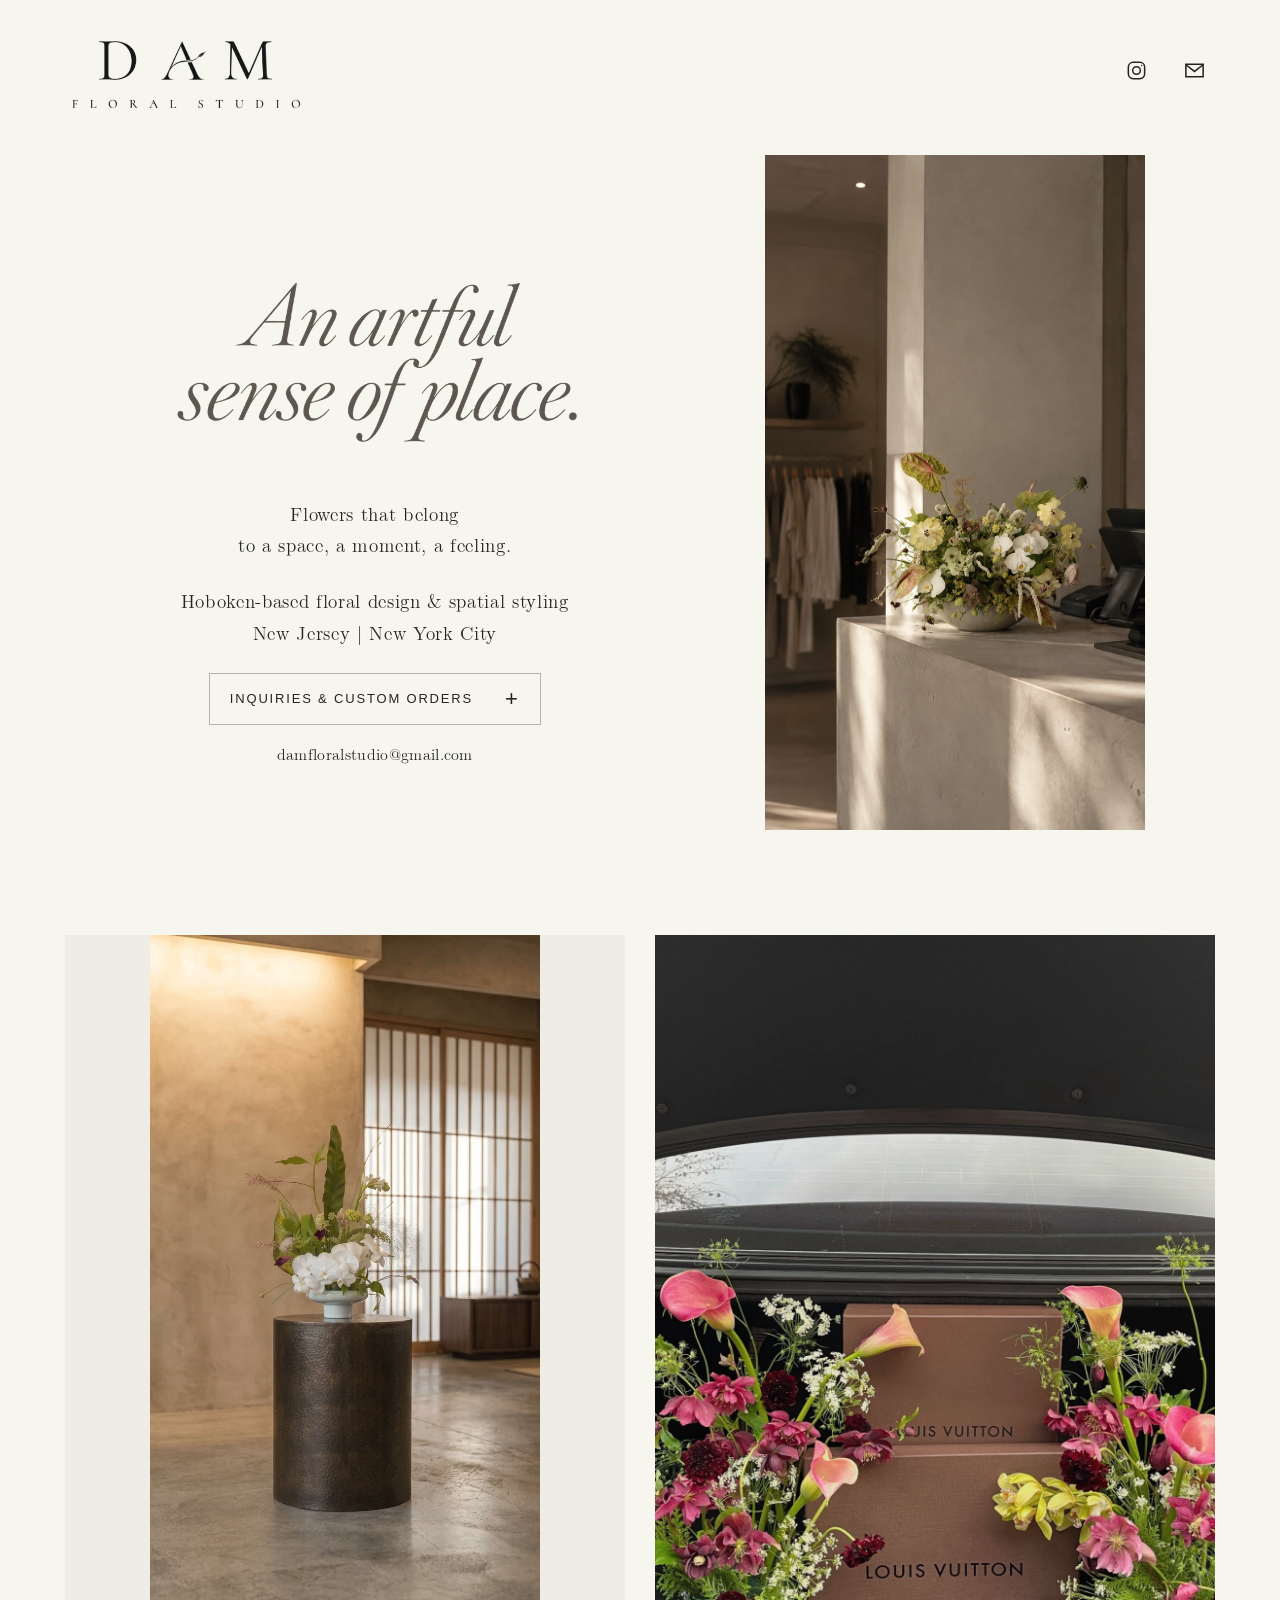
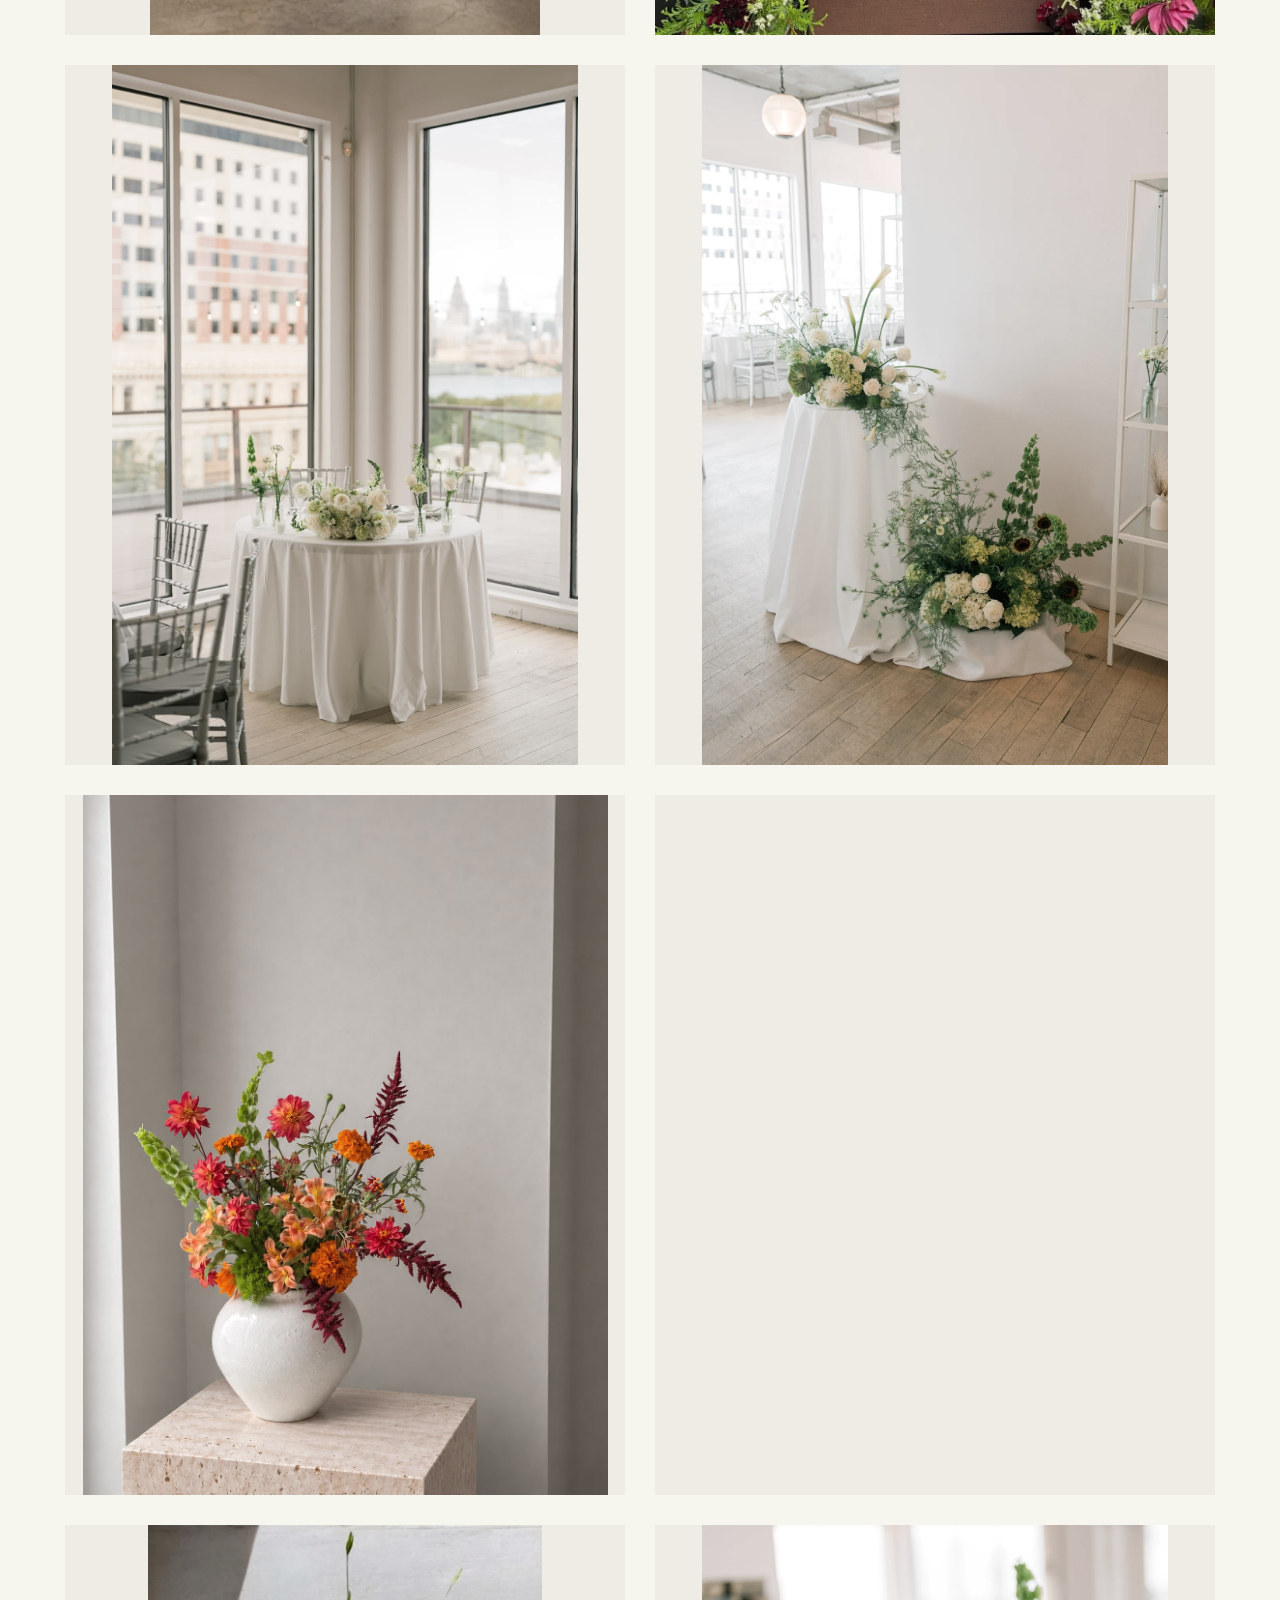
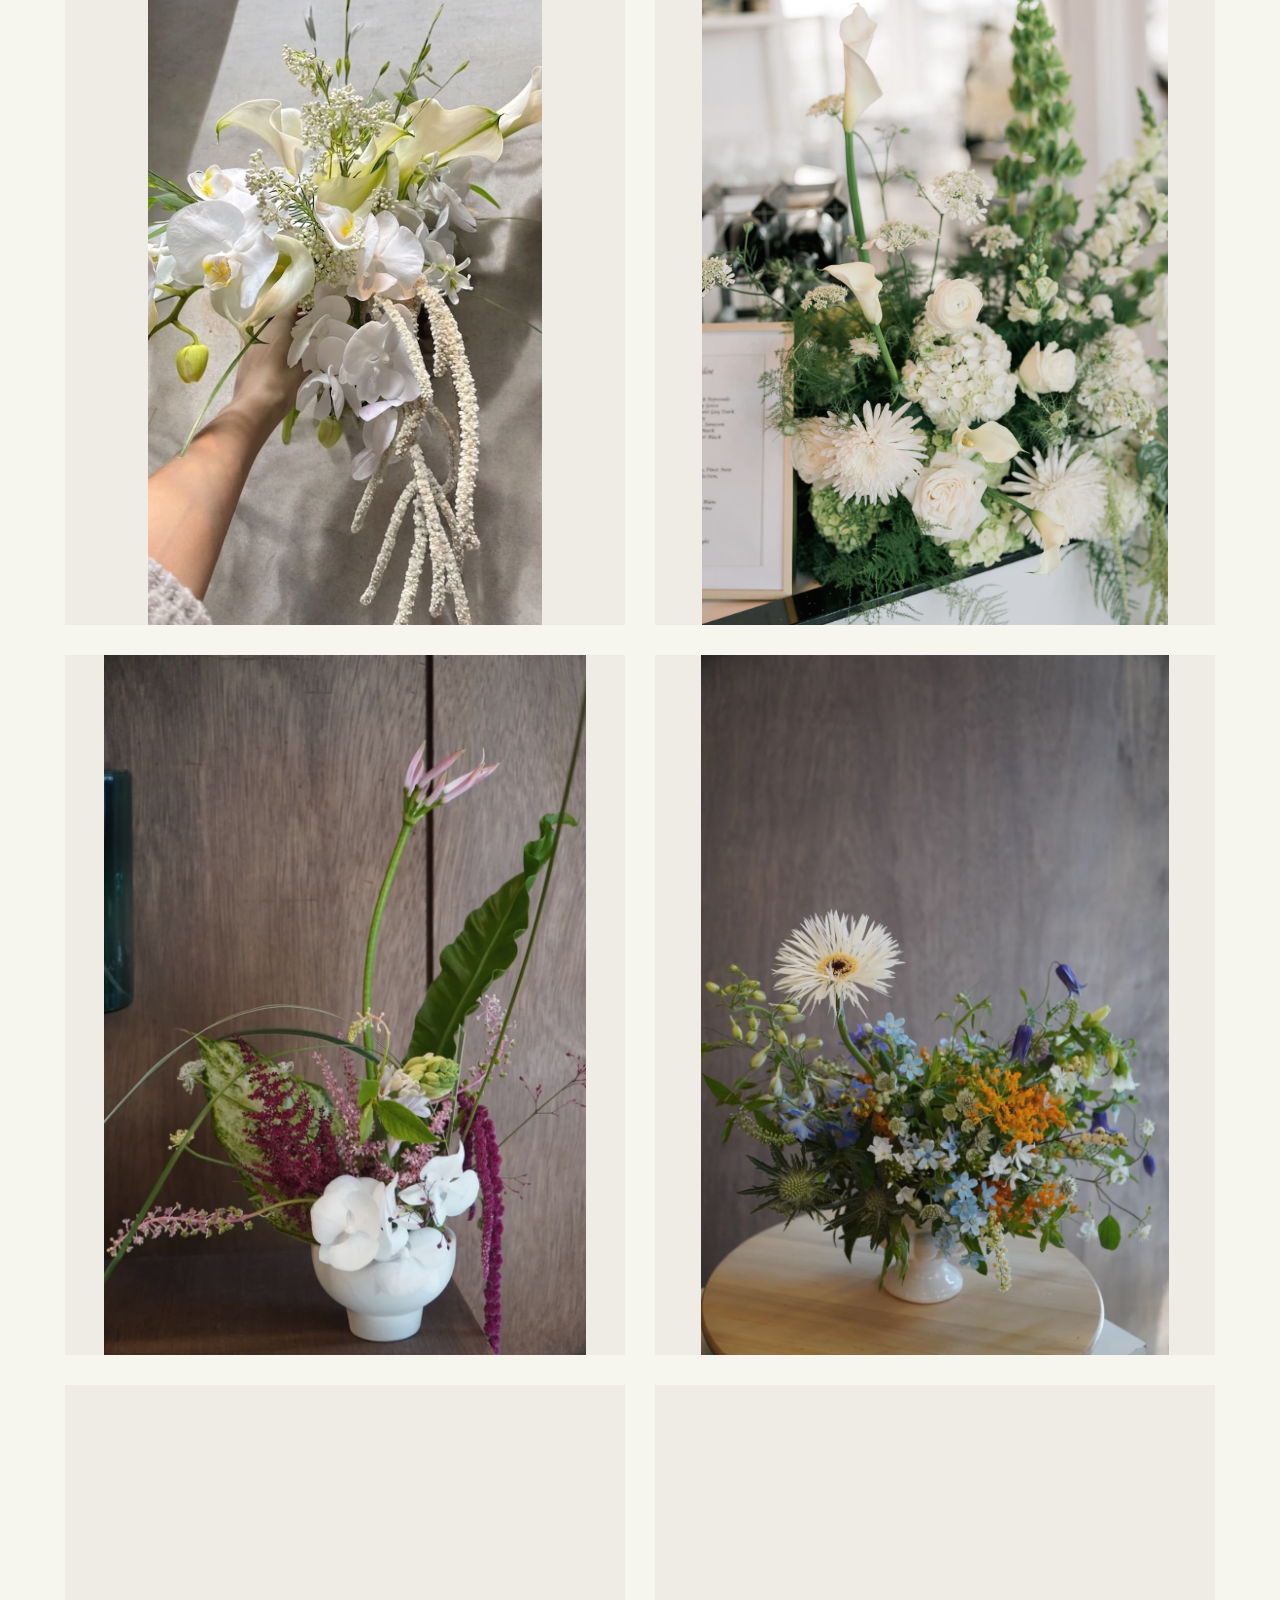
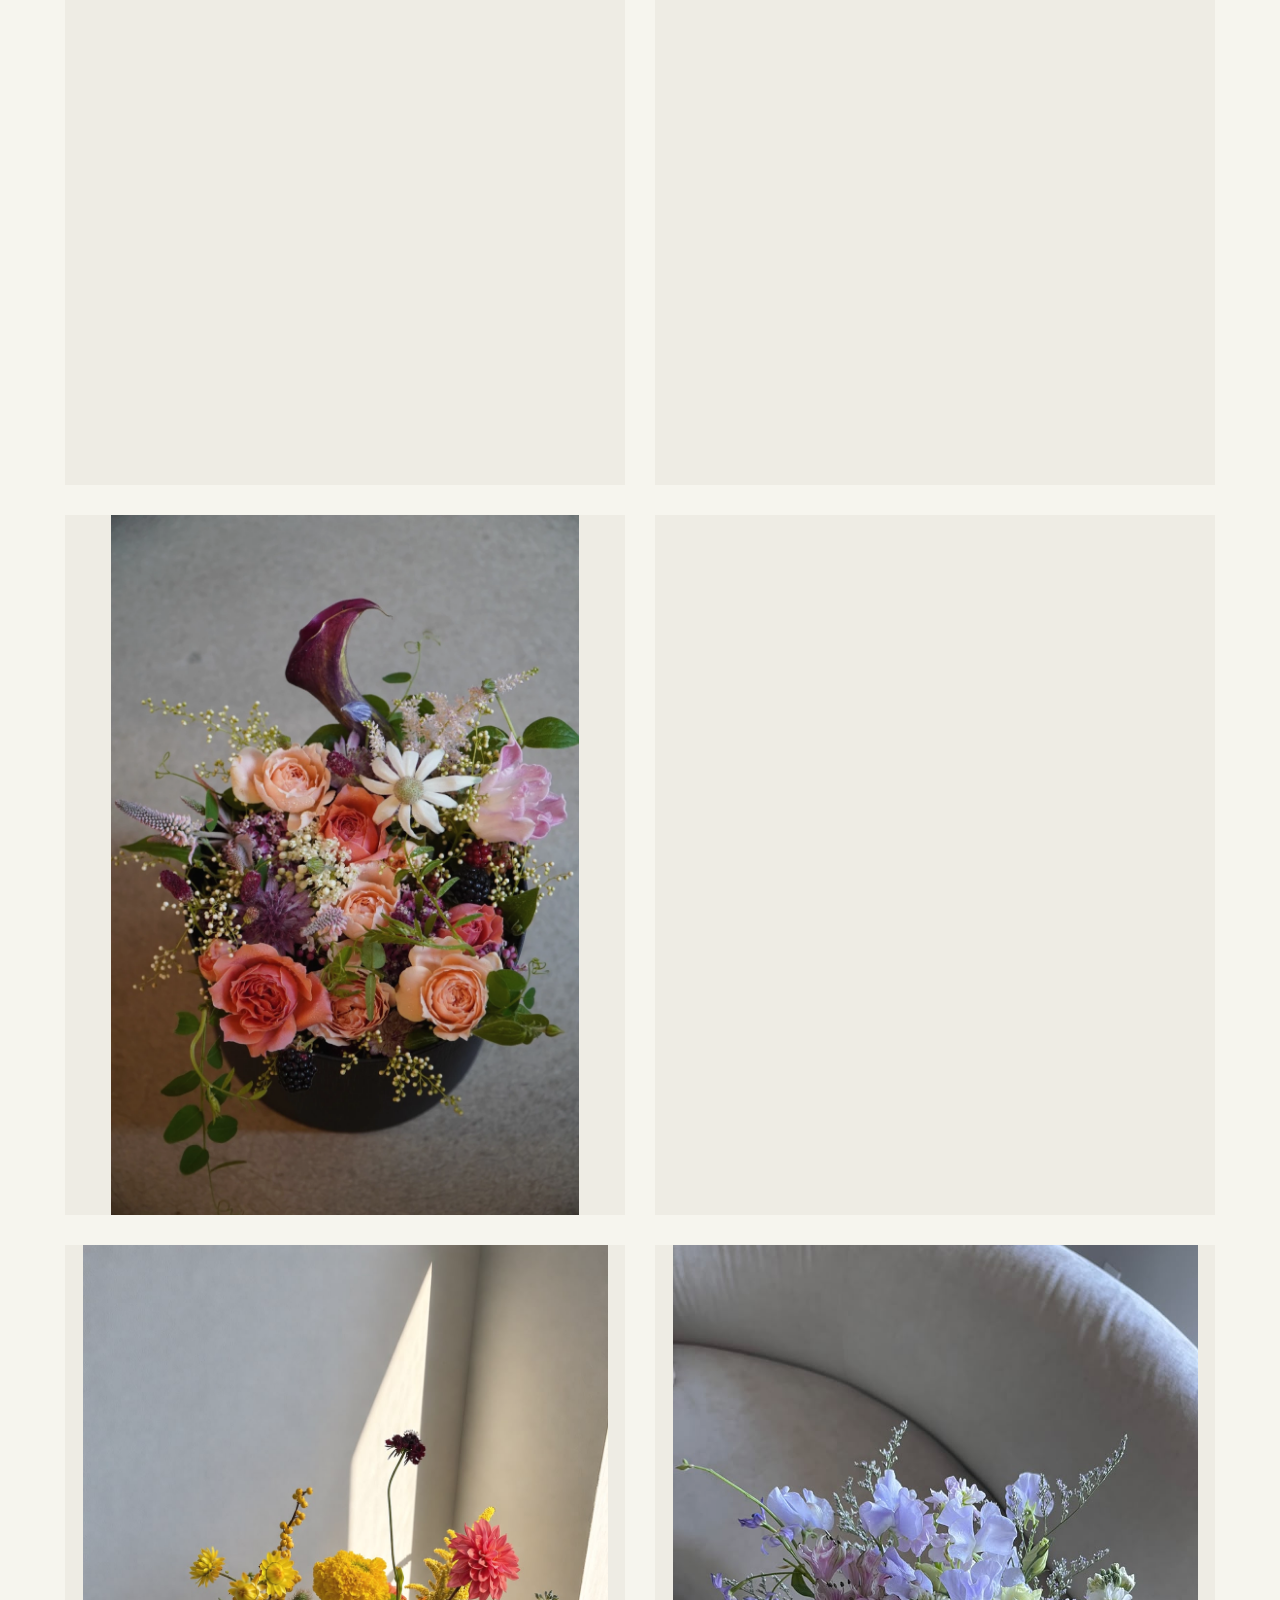
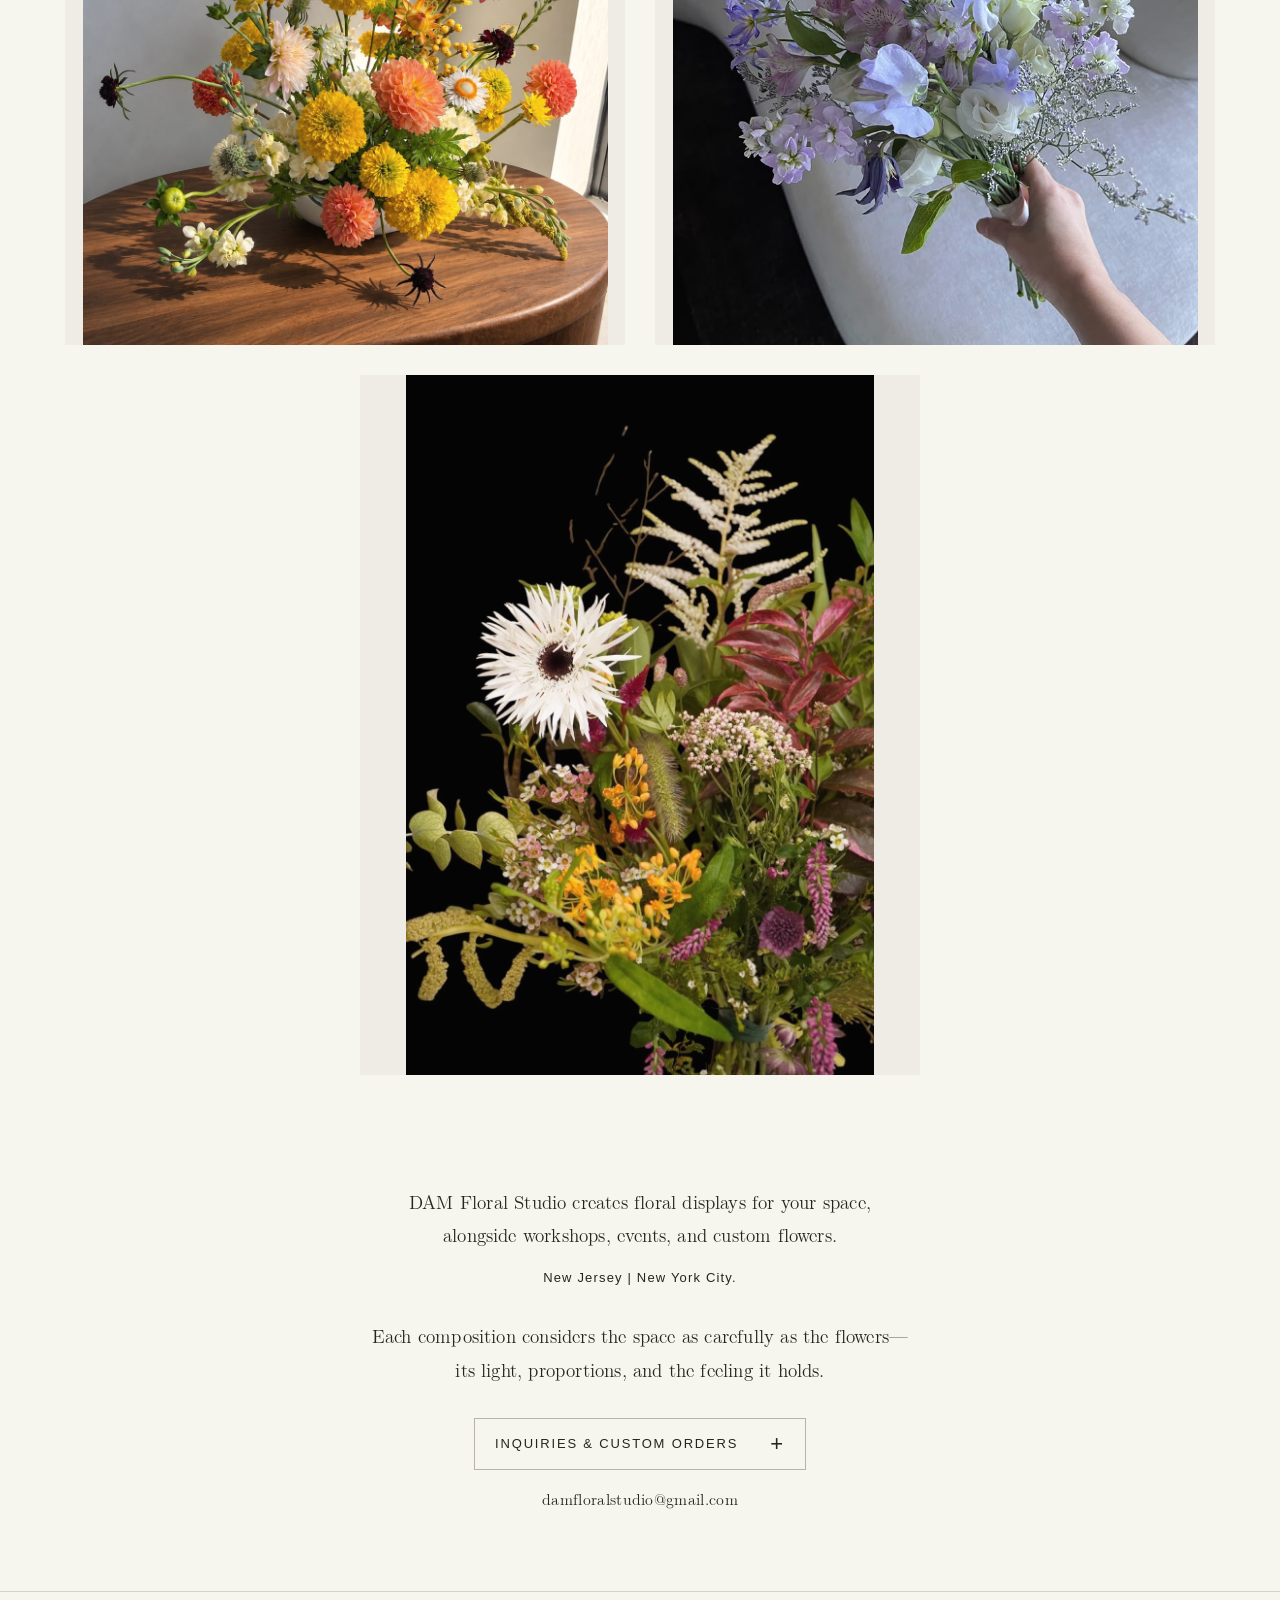
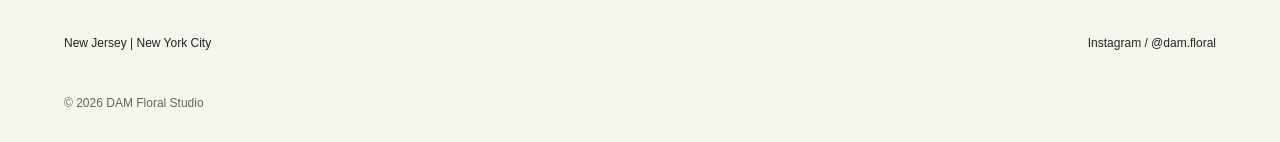
==== commit 9365674c: "Refresh four gallery images Replace garden-detail, pastel, sunflower and autumn-bouquet with autumn-" ====
--- a/index.html
+++ b/index.html
@@ -36,8 +36,8 @@
 <a class="skip" href="#main">Skip to content</a>
 <header class="header"><a class="brand original-logo" href="#" aria-label="DAM Floral Studio home"><img src="assets/logo.png" alt="DAM Floral Studio"></a><div class="header-icons"><a href="https://www.instagram.com/dam.floral/" target="_blank" rel="noopener noreferrer" aria-label="Instagram — DAM Floral Studio"><svg viewBox="0 0 24 24" fill="none" stroke="currentColor" stroke-width="1.6" aria-hidden="true"><rect x="3.5" y="3.5" width="17" height="17" rx="5"/><circle cx="12" cy="12" r="4"/><circle cx="17.4" cy="6.7" r=".8" fill="currentColor" stroke="none"/></svg></a><a href="mailto:damfloralstudio@gmail.com" aria-label="Email DAM Floral Studio"><svg viewBox="0 0 24 24" fill="none" stroke="currentColor" stroke-width="1.6" aria-hidden="true"><rect x="3" y="5.5" width="18" height="13"/><path d="m3 6 9 7 9-7"/></svg></a></div></header>
 <main id="main">
-<section class="tg-promo" id="tg-promo" aria-label="Thanksgiving pre-orders"><a class="tg-promo-poster" href="thanksgiving.html?utm_source=homepage&amp;utm_medium=poster" tabindex="-1" aria-hidden="true"><img src="assets/preorder_poster.jpg" width="1836" height="857" alt="" fetchpriority="high"></a><a class="tg-promo-button" href="thanksgiving.html?utm_source=homepage&amp;utm_medium=button">Thanksgiving pre-orders <span aria-hidden="true">→</span></a><p class="tg-promo-note">Order by Sun, Nov 15 · Pickup Nov 24 &amp; 25</p></section>
+<section class="tg-promo" id="tg-promo" aria-label="Thanksgiving pre-orders"><a class="tg-promo-poster" href="thanksgiving.html?utm_source=homepage&amp;utm_medium=poster" tabindex="-1" aria-hidden="true"><img src="assets/preorder_poster.jpg" width="1836" height="857" alt="" fetchpriority="high"></a><a class="tg-promo-button" href="thanksgiving.html?utm_source=homepage&amp;utm_medium=button">Thanksgiving pre-orders <span aria-hidden="true">→</span></a><p class="tg-promo-note">Order by Wed, Nov 18 · Pickup Nov 24 &amp; 25</p></section>
 <section class="hero" aria-labelledby="hero-title"><div class="hero-copy"><h1 id="hero-title" class="artwork-title"><img src="assets/hero-title-light.png" alt="An artful sense of place." width="1792" height="896"></h1><p class="hero-description">Flowers that belong<br>to a space, a moment, a feeling.</p><p class="hero-description">Hoboken-based floral design & spatial styling<br>New Jersey | New York City</p><button class="hero-inquiry" data-request="General inquiry"><span>Inquiries & custom orders</span><span class="request-mark" aria-hidden="true">+</span></button><a class="hero-email" href="mailto:damfloralstudio@gmail.com">damfloralstudio@gmail.com</a></div><figure class="hero-photo"><img src="assets/home.webp" alt="Sculptural white and green flowers in a softly lit interior" fetchpriority="high"></figure></section>
-<section class="work section" id="work" aria-label="Selected portfolio"><div class="gallery"><article class="project"><button class="image-button" data-image="assets/lobby.webp" aria-label="View portfolio image: Botanical floral display in an architectural interior"><img src="assets/lobby.webp" alt="Botanical floral display in an architectural interior" loading="lazy" decoding="async"></button></article><article class="project"><button class="image-button" data-image="assets/brand.webp" aria-label="View portfolio image: Vibrant florals styled around a brand display"><img src="assets/brand.webp" alt="Vibrant florals styled around a brand display" loading="lazy" decoding="async"></button></article><article class="project"><button class="image-button" data-image="assets/reception-room.webp" aria-label="View portfolio image: White and green flowers in a sunlit reception space"><img src="assets/reception-room.webp" alt="White and green flowers in a sunlit reception space" loading="lazy" decoding="async"></button></article><article class="project"><button class="image-button" data-image="assets/installation.webp" aria-label="View portfolio image: Floral installation in a light-filled event room"><img src="assets/installation.webp" alt="Floral installation in a light-filled event room" loading="lazy" decoding="async"></button></article><article class="project"><button class="image-button" data-image="assets/garden-detail.webp" aria-label="View portfolio image: Seasonal flowers with orange blooms, lilac accents and natural botanical texture"><img src="assets/garden-detail.webp" alt="Seasonal flowers with orange blooms, lilac accents and natural botanical texture" loading="lazy" decoding="async"></button></article><article class="project"><button class="image-button" data-image="assets/celebration-full.webp" aria-label="View portfolio image: Complete Korean first birthday table with white orchids and botanical floral styling"><img src="assets/celebration-full.webp" alt="Complete Korean first birthday table with white orchids and botanical floral styling" loading="lazy" decoding="async"></button></article><article class="project"><button class="image-button" data-image="assets/white-bouquet.webp" aria-label="View portfolio image: Airy white bouquet with cascading botanical details"><img src="assets/white-bouquet.webp" alt="Airy white bouquet with cascading botanical details" loading="lazy" decoding="async"></button></article><article class="project"><button class="image-button" data-image="assets/reception-detail.webp" aria-label="View portfolio image: White reception flowers and botanical details"><img src="assets/reception-detail.webp" alt="White reception flowers and botanical details" loading="lazy" decoding="async"></button></article><article class="project"><button class="image-button" data-image="assets/sculptural.webp" aria-label="View portfolio image: Sculptural flowers and expressive branches"><img src="assets/sculptural.webp" alt="Sculptural flowers and expressive branches" loading="lazy" decoding="async"></button></article><article class="project"><button class="image-button" data-image="assets/botanical.webp" aria-label="View portfolio image: Airy garden flowers in white, lilac and warm orange"><img src="assets/botanical.webp" alt="Airy garden flowers in white, lilac and warm orange" loading="lazy" decoding="async"></button></article><article class="project"><button class="image-button" data-image="assets/pastel.webp" aria-label="View portfolio image: Soft pink and lilac flowers in a ceramic vessel"><img src="assets/pastel.webp" alt="Soft pink and lilac flowers in a ceramic vessel" loading="lazy" decoding="async"></button></article><article class="project"><button class="image-button" data-image="assets/modern-bouquet.webp" aria-label="View portfolio image: Pink and yellow flowers in a modern bouquet"><img src="assets/modern-bouquet.webp" alt="Pink and yellow flowers in a modern bouquet" loading="lazy" decoding="async"></button></article><article class="project"><button class="image-button" data-image="assets/seasonal.webp" aria-label="View portfolio image: Seasonal flowers in rose, orange and burgundy"><img src="assets/seasonal.webp" alt="Seasonal flowers in rose, orange and burgundy" loading="lazy" decoding="async"></button></article><article class="project"><button class="image-button" data-image="assets/orange.webp" aria-label="View portfolio image: Orange tulips and seasonal flowers"><img src="assets/orange.webp" alt="Orange tulips and seasonal flowers" loading="lazy" decoding="async"></button></article><article class="project"><button class="image-button" data-image="assets/sunflower.webp" aria-label="View portfolio image: Seasonal bouquet with yellow sunflowers"><img src="assets/sunflower.webp" alt="Seasonal bouquet with yellow sunflowers" loading="lazy" decoding="async"></button></article><article class="project"><button class="image-button" data-image="assets/autumn-bouquet.webp" aria-label="View portfolio image: Textural autumn bouquet"><img src="assets/autumn-bouquet.webp" alt="Textural autumn bouquet" loading="lazy" decoding="async"></button></article><article class="project"><button class="image-button" data-image="assets/textural.webp" aria-label="View portfolio image: Expressive white and colorful flowers against a dark background"><img src="assets/textural.webp" alt="Expressive white and colorful flowers against a dark background" loading="lazy" decoding="async"></button></article></div></section><section class="studio section" id="studio"><div class="studio-copy"><p class="brand-intro">DAM Floral Studio creates floral displays for your space,<br class="copy-break">alongside workshops, events, and custom flowers.</p><p class="brand-location">New Jersey | New York City.</p><p class="brand-philosophy">Each composition considers the space as carefully as the flowers—<br class="copy-break">its light, proportions, and the feeling it holds.</p></div><div class="minimal-contact" id="contact"><button class="hero-inquiry" data-request="General inquiry"><span>Inquiries & custom orders</span><span class="request-mark" aria-hidden="true">+</span></button><a class="hero-email" href="mailto:damfloralstudio@gmail.com">damfloralstudio@gmail.com</a></div></section></main><footer><a class="footer-name" href="#">DAM <span>Floral Studio</span></a><p>New Jersey | New York City</p><a href="https://www.instagram.com/dam.floral/" target="_blank" rel="noopener noreferrer">Instagram / @dam.floral</a><p class="copyright">© <span id="year">2026</span> DAM Floral Studio</p></footer>
+<section class="work section" id="work" aria-label="Selected portfolio"><div class="gallery"><article class="project"><button class="image-button" data-image="assets/lobby.webp" aria-label="View portfolio image: Botanical floral display in an architectural interior"><img src="assets/lobby.webp" alt="Botanical floral display in an architectural interior" loading="lazy" decoding="async"></button></article><article class="project"><button class="image-button" data-image="assets/brand.webp" aria-label="View portfolio image: Vibrant florals styled around a brand display"><img src="assets/brand.webp" alt="Vibrant florals styled around a brand display" loading="lazy" decoding="async"></button></article><article class="project"><button class="image-button" data-image="assets/reception-room.webp" aria-label="View portfolio image: White and green flowers in a sunlit reception space"><img src="assets/reception-room.webp" alt="White and green flowers in a sunlit reception space" loading="lazy" decoding="async"></button></article><article class="project"><button class="image-button" data-image="assets/installation.webp" aria-label="View portfolio image: Floral installation in a light-filled event room"><img src="assets/installation.webp" alt="Floral installation in a light-filled event room" loading="lazy" decoding="async"></button></article><article class="project"><button class="image-button" data-image="assets/autumn-space.jpeg" aria-label="View portfolio image: Autumn arrangement of red dahlias, orange marigolds, peach alstroemeria and burgundy amaranth in a white vase on a stone pedestal"><img src="assets/autumn-space.jpeg" alt="Autumn arrangement of red dahlias, orange marigolds, peach alstroemeria and burgundy amaranth in a white vase on a stone pedestal" loading="lazy" decoding="async"></button></article><article class="project"><button class="image-button" data-image="assets/celebration-full.webp" aria-label="View portfolio image: Complete Korean first birthday table with white orchids and botanical floral styling"><img src="assets/celebration-full.webp" alt="Complete Korean first birthday table with white orchids and botanical floral styling" loading="lazy" decoding="async"></button></article><article class="project"><button class="image-button" data-image="assets/white-bouquet.webp" aria-label="View portfolio image: Airy white bouquet with cascading botanical details"><img src="assets/white-bouquet.webp" alt="Airy white bouquet with cascading botanical details" loading="lazy" decoding="async"></button></article><article class="project"><button class="image-button" data-image="assets/reception-detail.webp" aria-label="View portfolio image: White reception flowers and botanical details"><img src="assets/reception-detail.webp" alt="White reception flowers and botanical details" loading="lazy" decoding="async"></button></article><article class="project"><button class="image-button" data-image="assets/sculptural.webp" aria-label="View portfolio image: Sculptural flowers and expressive branches"><img src="assets/sculptural.webp" alt="Sculptural flowers and expressive branches" loading="lazy" decoding="async"></button></article><article class="project"><button class="image-button" data-image="assets/botanical.webp" aria-label="View portfolio image: Airy garden flowers in white, lilac and warm orange"><img src="assets/botanical.webp" alt="Airy garden flowers in white, lilac and warm orange" loading="lazy" decoding="async"></button></article><article class="project"><button class="image-button" data-image="assets/lavender-green.jpeg" aria-label="View portfolio image: Lavender, white and green arrangement with orange roses, hydrangea and trailing amaranth in a white vase"><img src="assets/lavender-green.jpeg" alt="Lavender, white and green arrangement with orange roses, hydrangea and trailing amaranth in a white vase" loading="lazy" decoding="async"></button></article><article class="project"><button class="image-button" data-image="assets/modern-bouquet.webp" aria-label="View portfolio image: Pink and yellow flowers in a modern bouquet"><img src="assets/modern-bouquet.webp" alt="Pink and yellow flowers in a modern bouquet" loading="lazy" decoding="async"></button></article><article class="project"><button class="image-button" data-image="assets/seasonal.webp" aria-label="View portfolio image: Seasonal flowers in rose, orange and burgundy"><img src="assets/seasonal.webp" alt="Seasonal flowers in rose, orange and burgundy" loading="lazy" decoding="async"></button></article><article class="project"><button class="image-button" data-image="assets/orange.webp" aria-label="View portfolio image: Orange tulips and seasonal flowers"><img src="assets/orange.webp" alt="Orange tulips and seasonal flowers" loading="lazy" decoding="async"></button></article><article class="project"><button class="image-button" data-image="assets/autumn-arrangement.jpeg" aria-label="View portfolio image: Sunlit arrangement of yellow marigolds, coral dahlias and dark scabiosa on a wooden table"><img src="assets/autumn-arrangement.jpeg" alt="Sunlit arrangement of yellow marigolds, coral dahlias and dark scabiosa on a wooden table" loading="lazy" decoding="async"></button></article><article class="project"><button class="image-button" data-image="assets/bridal-bouquet.jpeg" aria-label="View portfolio image: Hand-tied bridal bouquet of lavender sweet peas, pink alstroemeria and white lisianthus"><img src="assets/bridal-bouquet.jpeg" alt="Hand-tied bridal bouquet of lavender sweet peas, pink alstroemeria and white lisianthus" loading="lazy" decoding="async"></button></article><article class="project"><button class="image-button" data-image="assets/textural.webp" aria-label="View portfolio image: Expressive white and colorful flowers against a dark background"><img src="assets/textural.webp" alt="Expressive white and colorful flowers against a dark background" loading="lazy" decoding="async"></button></article></div></section><section class="studio section" id="studio"><div class="studio-copy"><p class="brand-intro">DAM Floral Studio creates floral displays for your space,<br class="copy-break">alongside workshops, events, and custom flowers.</p><p class="brand-location">New Jersey | New York City.</p><p class="brand-philosophy">Each composition considers the space as carefully as the flowers—<br class="copy-break">its light, proportions, and the feeling it holds.</p></div><div class="minimal-contact" id="contact"><button class="hero-inquiry" data-request="General inquiry"><span>Inquiries & custom orders</span><span class="request-mark" aria-hidden="true">+</span></button><a class="hero-email" href="mailto:damfloralstudio@gmail.com">damfloralstudio@gmail.com</a></div></section></main><footer><a class="footer-name" href="#">DAM <span>Floral Studio</span></a><p>New Jersey | New York City</p><a href="https://www.instagram.com/dam.floral/" target="_blank" rel="noopener noreferrer">Instagram / @dam.floral</a><p class="copyright">© <span id="year">2026</span> DAM Floral Studio</p></footer>
 <dialog class="lightbox" aria-label="Portfolio image viewer"><button class="close" aria-label="Close image viewer">Close</button><img src="assets/home.webp" alt=""></dialog>
 <dialog class="request-dialog" aria-labelledby="request-title"><button class="request-close" aria-label="Close inquiry form">Close</button><p class="eyebrow">DAM Floral Studio</p><h2 id="request-title">Your <em>request</em></h2><p class="form-intro">A few details to help us begin.</p><form id="request-form" action="https://formspree.io/f/meaekvjb" method="POST"><input type="hidden" name="_subject" value="DAM Floral Studio — General inquiry"><input type="text" name="_gotcha" tabindex="-1" autocomplete="off" aria-hidden="true" style="display:none"><div class="form-grid"><label>Your name<input name="name" autocomplete="name" required maxlength="100"></label><label>Your email<input name="email" type="email" autocomplete="email" required maxlength="160"></label></div><label>I’m interested in<select name="service"><option>General inquiry</option><option>Space styling</option><option>Floral Workshop</option><option>Subscription</option><option>Event</option><option>Custom order</option></select></label><div class="form-grid"><label>Preferred date (optional)<input name="date" type="date"></label><label>Location (optional)<input name="location" placeholder="City or venue" maxlength="180"></label></div><label>Estimated budget (optional)<input name="budget" placeholder="Your approximate budget" maxlength="100"></label><label>Tell us about your request<textarea name="message" rows="4" required maxlength="4000" placeholder="Your idea, occasion, colors, quantities, or anything you’d like us to know."></textarea></label><p class="form-note">Please allow at least one week for custom flower orders. Shorter-notice requests depend on availability.</p><button class="request-button" type="submit">Send request</button><p class="form-note">We’ll reply by email, usually within 1–2 business days. Orders are confirmed after we reply.</p><p class="form-note">Your details are used only to respond to your inquiry.</p><p id="request-status" role="status"></p><a class="direct-email" href="mailto:damfloralstudio@gmail.com">Or email us directly</a></form></dialog></body></html>
--- a/style.css
+++ b/style.css
@@ -115,7 +115,7 @@
 .tg-closed{padding:30px 20px;font-size:19px}
 }
 
-/* ===== Homepage Thanksgiving pre-order promo (poster + button); hidden by script.js after Nov 15 ===== */
+/* ===== Homepage Thanksgiving pre-order promo (poster + button); hidden by script.js after Nov 18 ===== */
 .tg-promo{max-width:1400px;margin:0 auto;padding:8px 5% 6px;text-align:center}
 .tg-promo[hidden]{display:none}
 .tg-promo-poster{display:block;max-width:1150px;margin:0 auto}
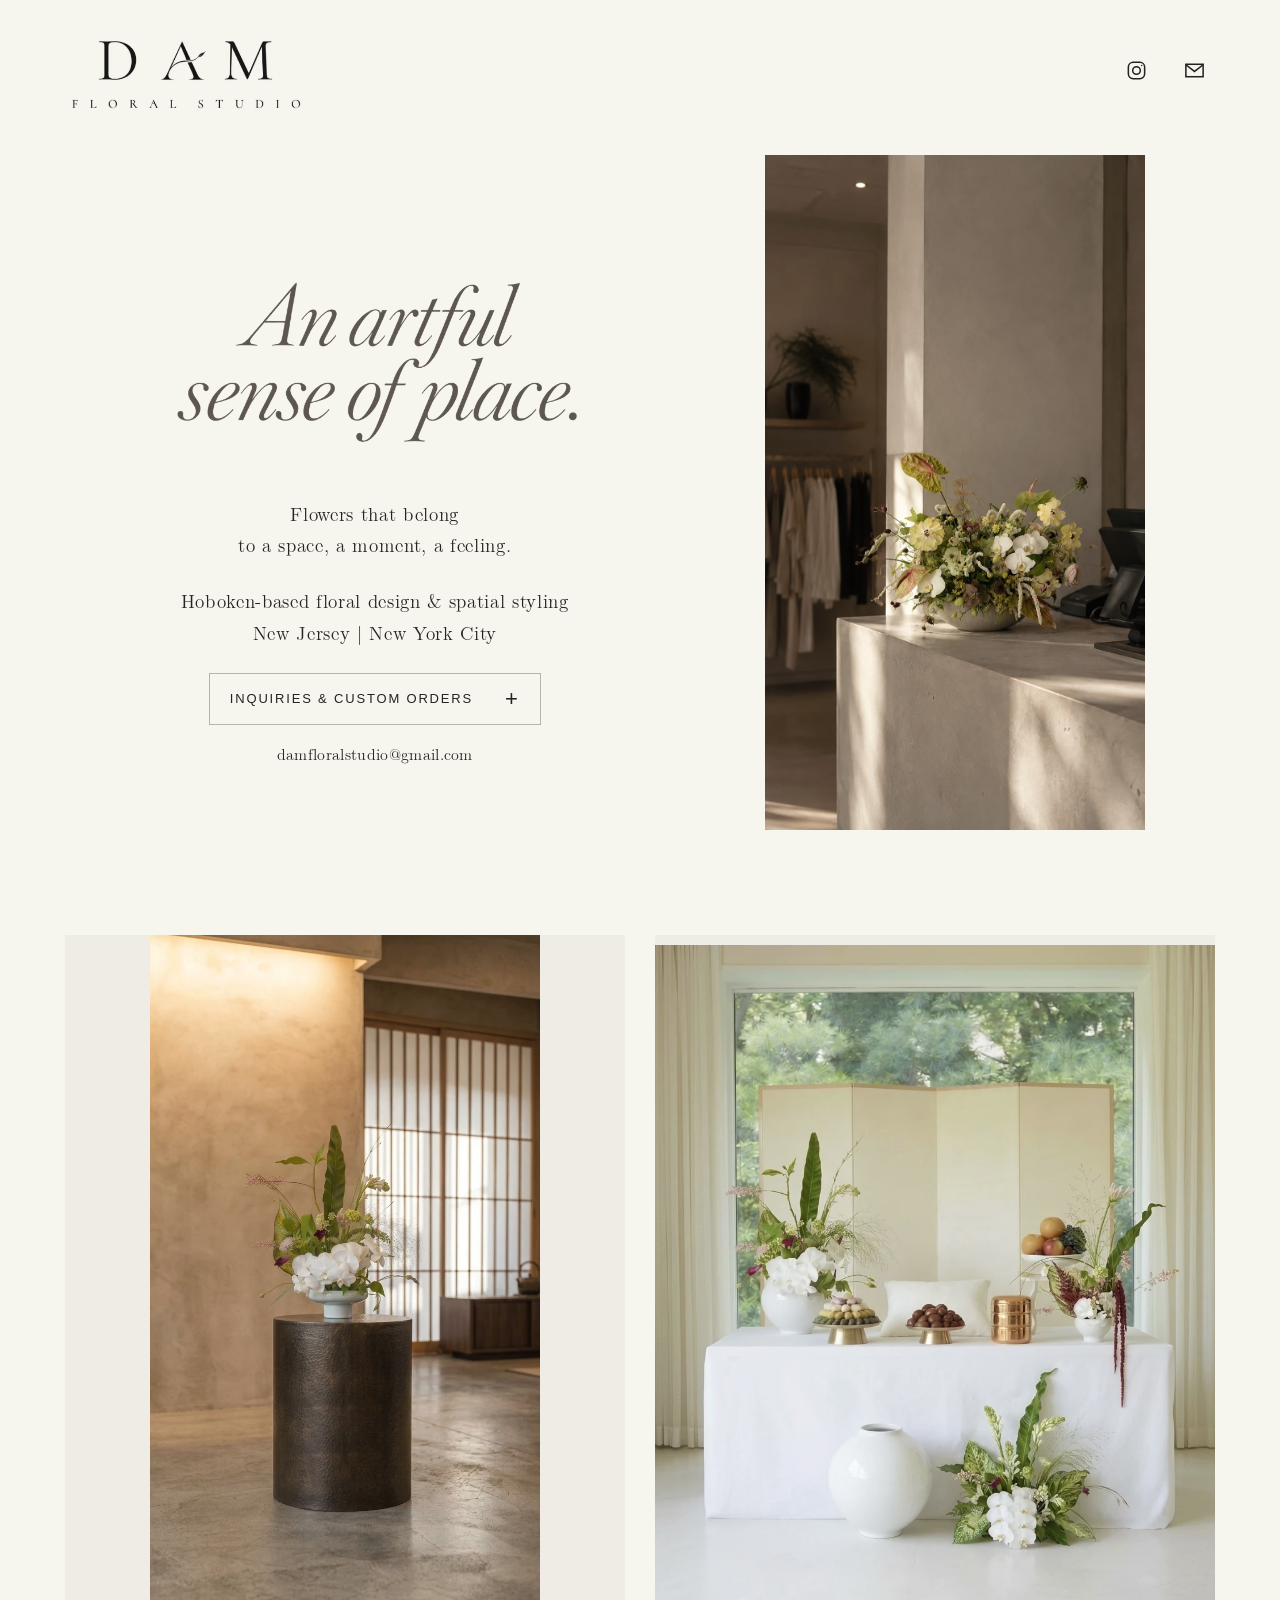
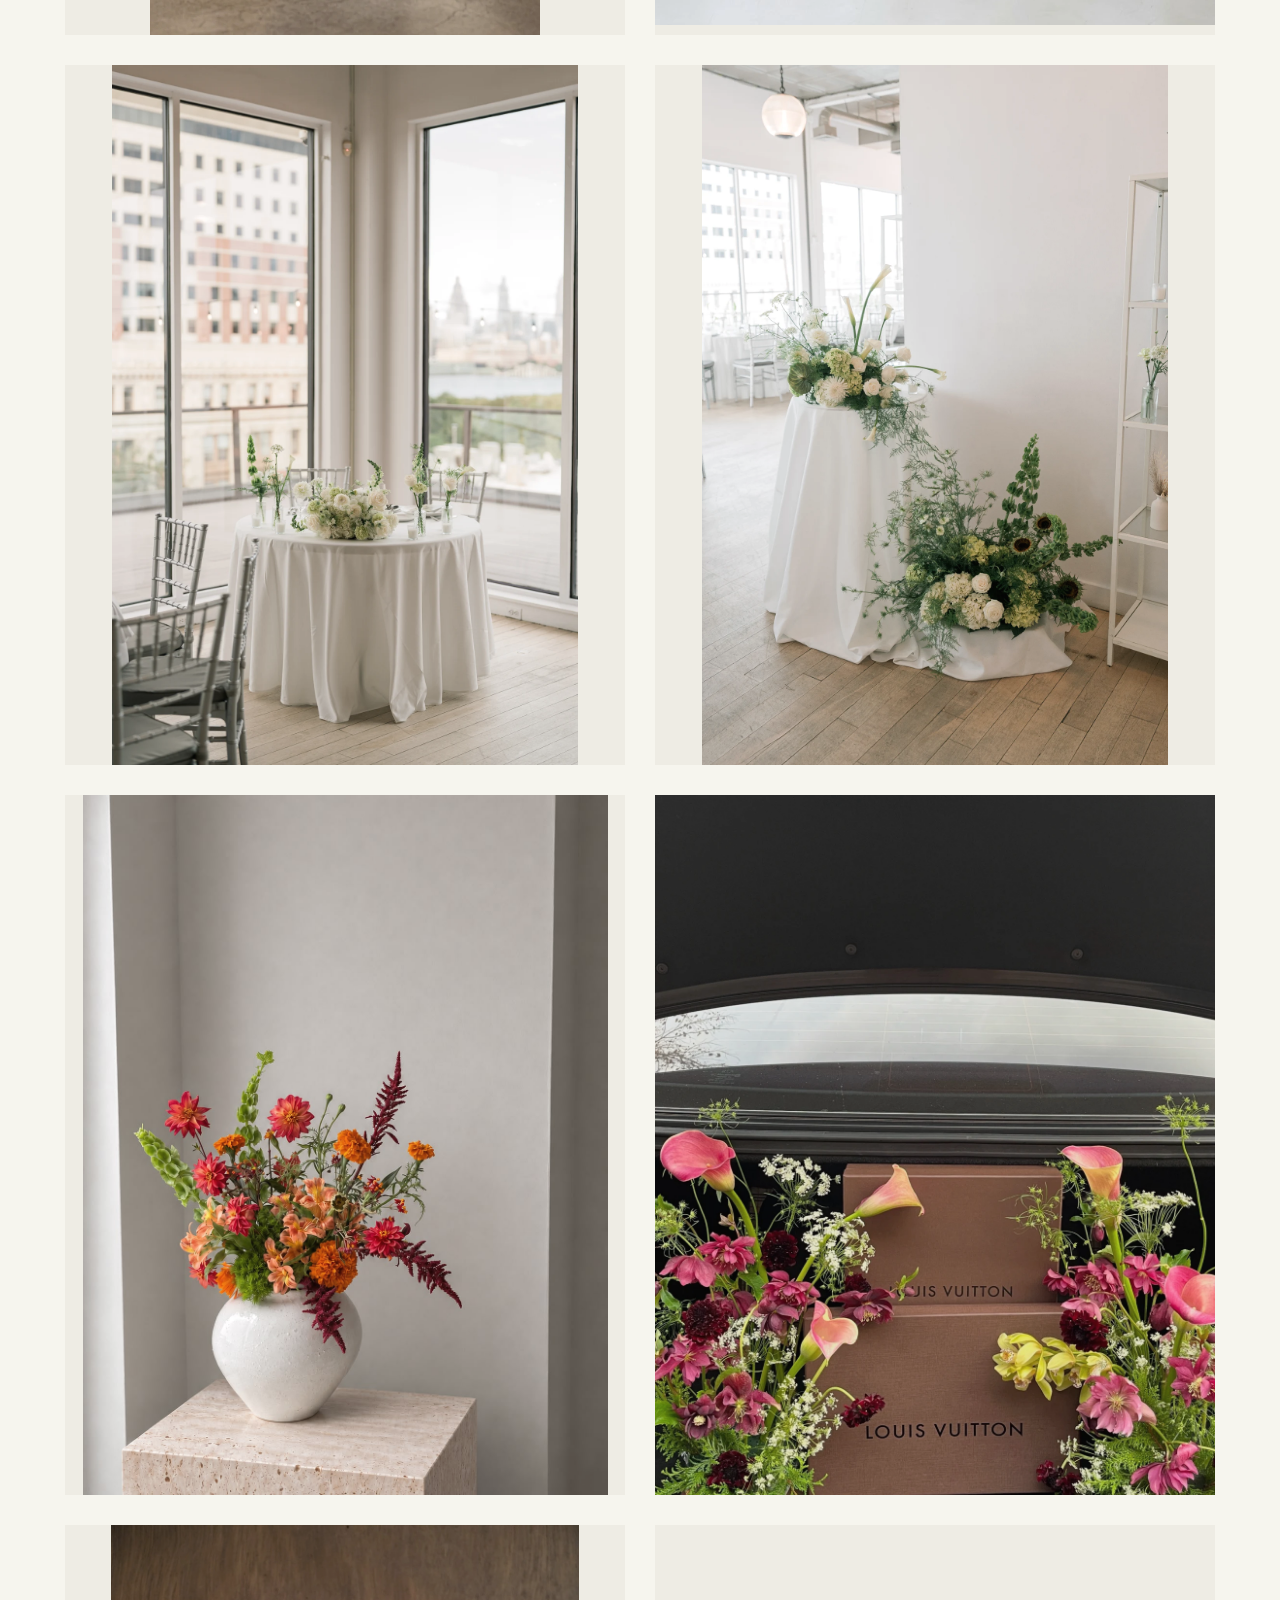
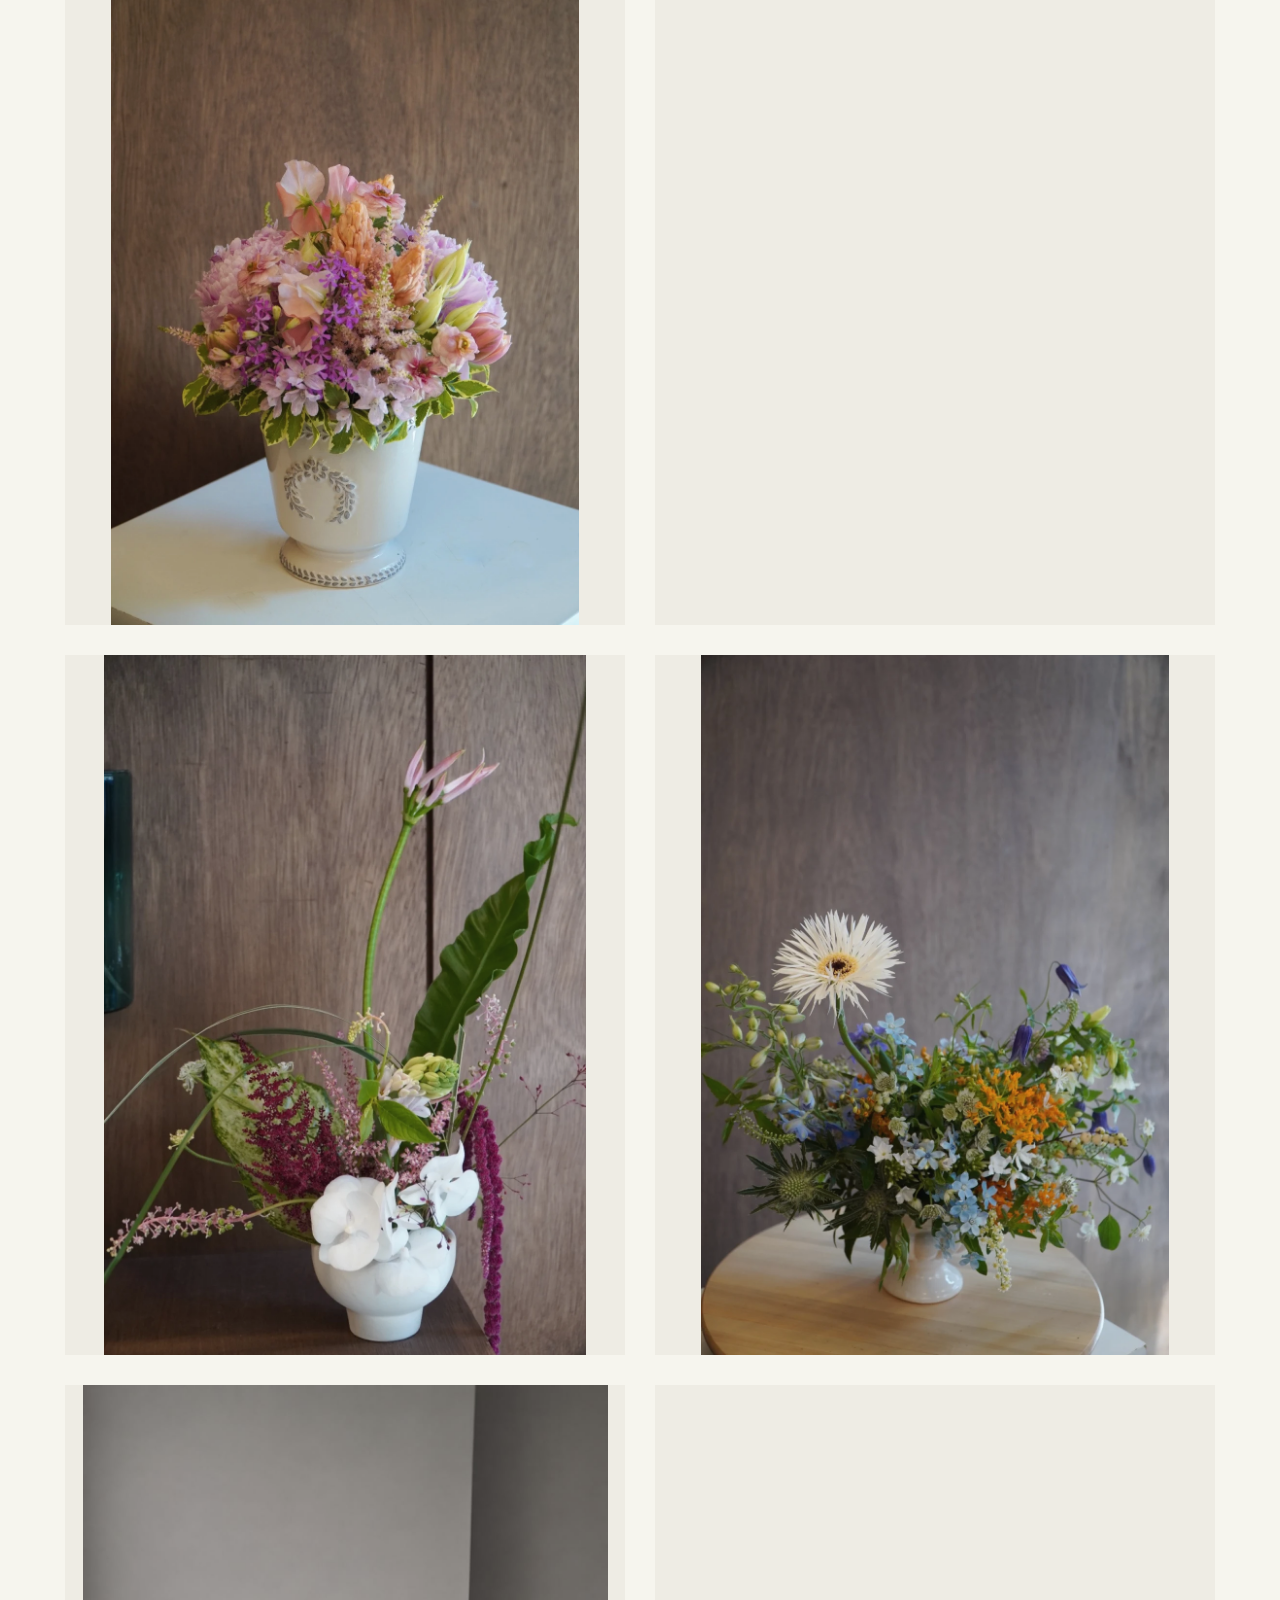
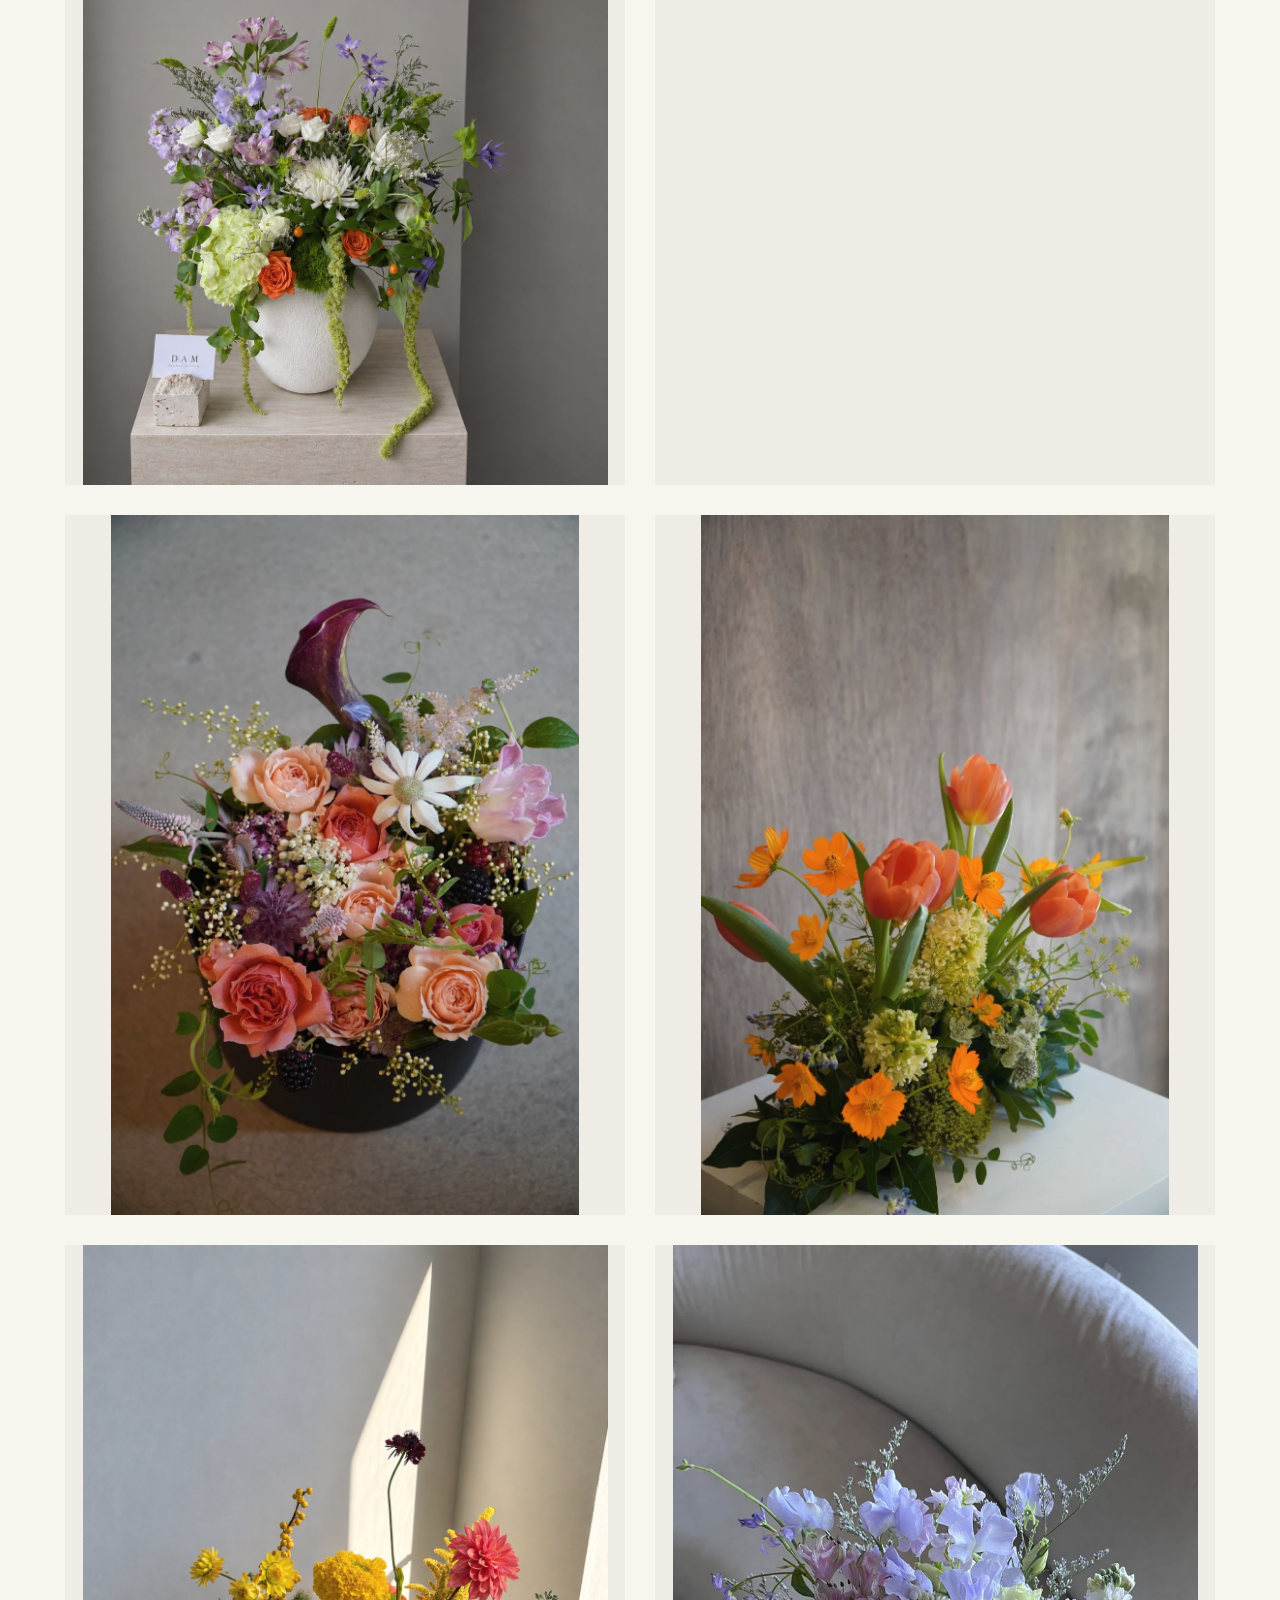
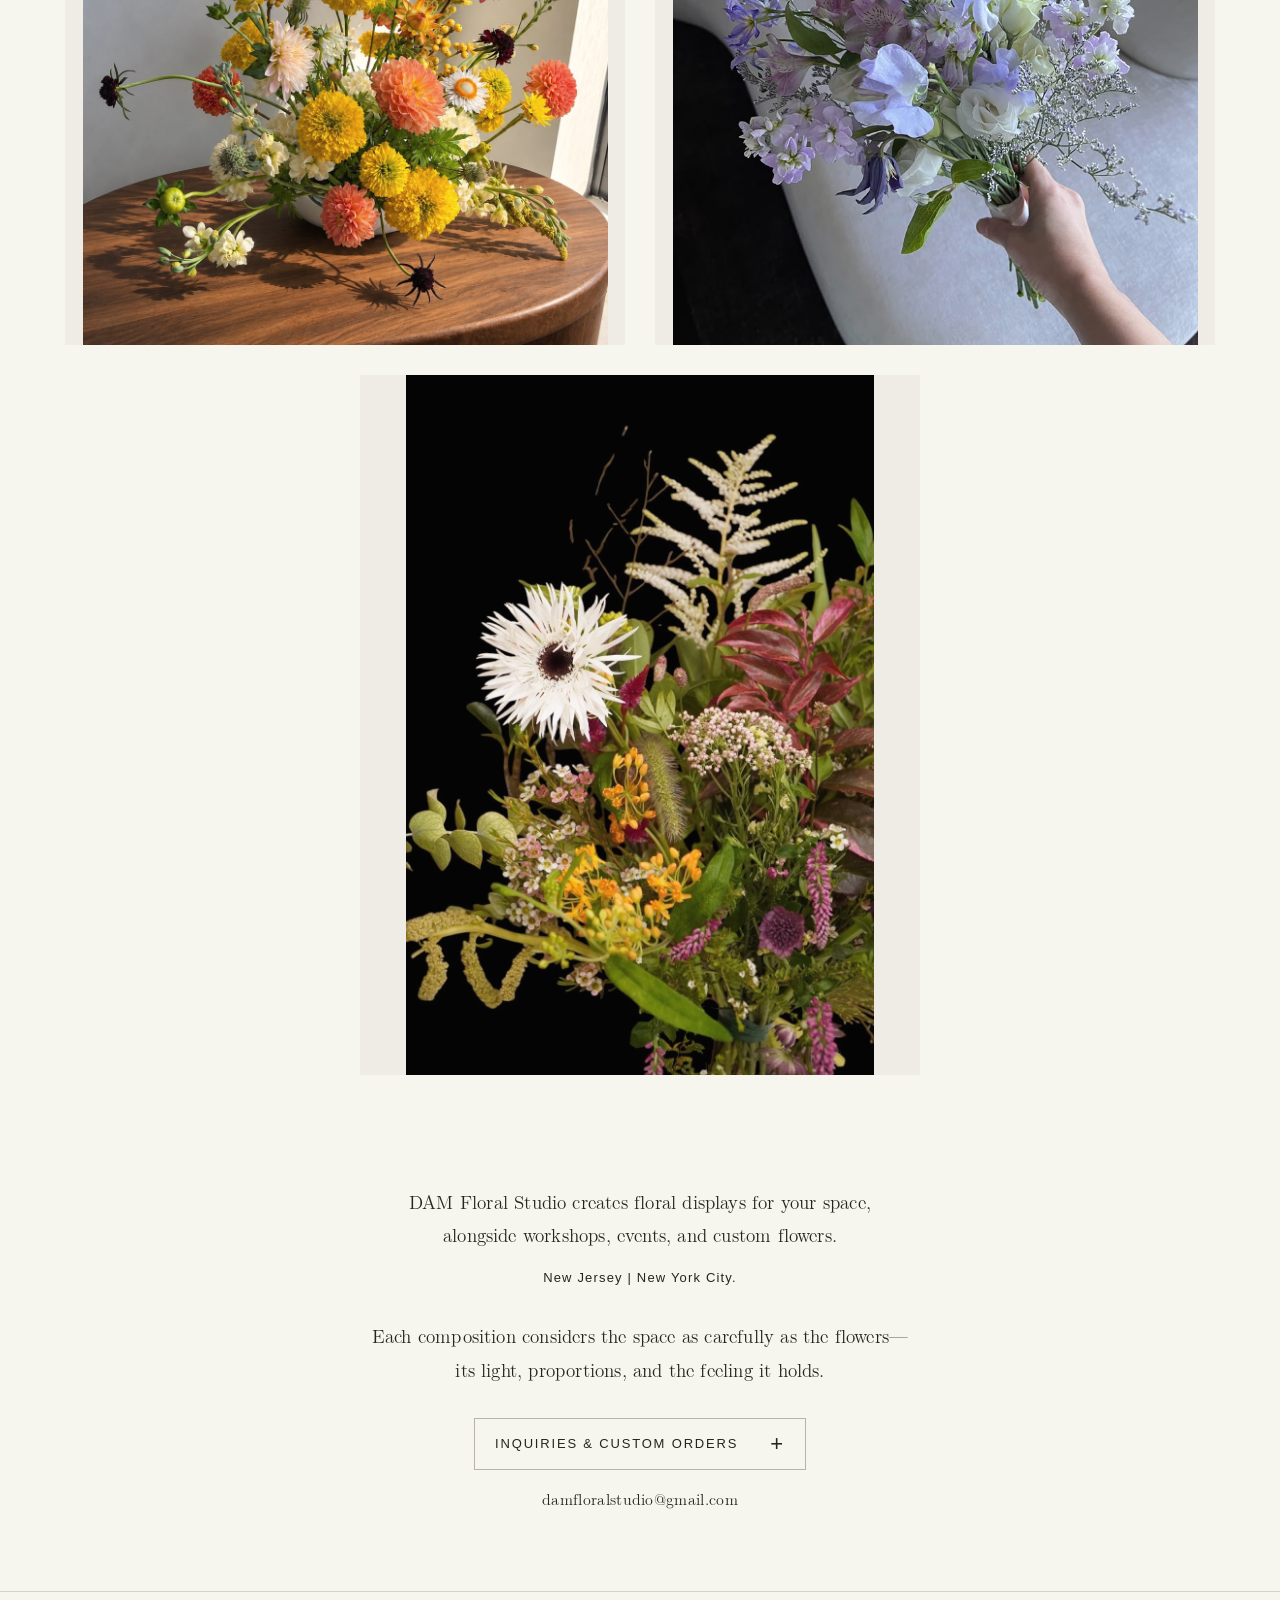
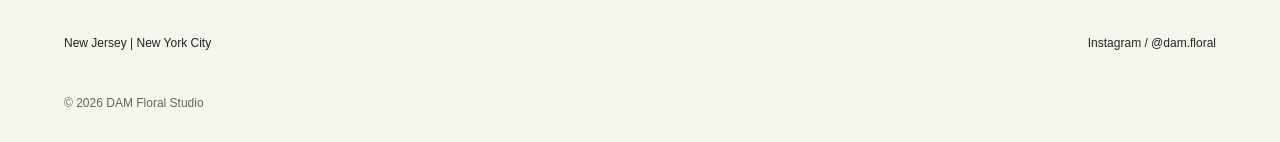
==== commit 8af83561: "Swap brand and celebration-full; bring back pastel in place of white-bouquet Co-Authored-By: Claude " ====
--- a/index.html
+++ b/index.html
@@ -38,6 +38,6 @@
 <main id="main">
 <section class="tg-promo" id="tg-promo" aria-label="Thanksgiving pre-orders"><a class="tg-promo-poster" href="thanksgiving.html?utm_source=homepage&amp;utm_medium=poster" tabindex="-1" aria-hidden="true"><img src="assets/preorder_poster.jpg" width="1836" height="857" alt="" fetchpriority="high"></a><a class="tg-promo-button" href="thanksgiving.html?utm_source=homepage&amp;utm_medium=button">Thanksgiving pre-orders <span aria-hidden="true">→</span></a><p class="tg-promo-note">Order by Wed, Nov 18 · Pickup Nov 24 &amp; 25</p></section>
 <section class="hero" aria-labelledby="hero-title"><div class="hero-copy"><h1 id="hero-title" class="artwork-title"><img src="assets/hero-title-light.png" alt="An artful sense of place." width="1792" height="896"></h1><p class="hero-description">Flowers that belong<br>to a space, a moment, a feeling.</p><p class="hero-description">Hoboken-based floral design & spatial styling<br>New Jersey | New York City</p><button class="hero-inquiry" data-request="General inquiry"><span>Inquiries & custom orders</span><span class="request-mark" aria-hidden="true">+</span></button><a class="hero-email" href="mailto:damfloralstudio@gmail.com">damfloralstudio@gmail.com</a></div><figure class="hero-photo"><img src="assets/home.webp" alt="Sculptural white and green flowers in a softly lit interior" fetchpriority="high"></figure></section>
-<section class="work section" id="work" aria-label="Selected portfolio"><div class="gallery"><article class="project"><button class="image-button" data-image="assets/lobby.webp" aria-label="View portfolio image: Botanical floral display in an architectural interior"><img src="assets/lobby.webp" alt="Botanical floral display in an architectural interior" loading="lazy" decoding="async"></button></article><article class="project"><button class="image-button" data-image="assets/brand.webp" aria-label="View portfolio image: Vibrant florals styled around a brand display"><img src="assets/brand.webp" alt="Vibrant florals styled around a brand display" loading="lazy" decoding="async"></button></article><article class="project"><button class="image-button" data-image="assets/reception-room.webp" aria-label="View portfolio image: White and green flowers in a sunlit reception space"><img src="assets/reception-room.webp" alt="White and green flowers in a sunlit reception space" loading="lazy" decoding="async"></button></article><article class="project"><button class="image-button" data-image="assets/installation.webp" aria-label="View portfolio image: Floral installation in a light-filled event room"><img src="assets/installation.webp" alt="Floral installation in a light-filled event room" loading="lazy" decoding="async"></button></article><article class="project"><button class="image-button" data-image="assets/autumn-space.jpeg" aria-label="View portfolio image: Autumn arrangement of red dahlias, orange marigolds, peach alstroemeria and burgundy amaranth in a white vase on a stone pedestal"><img src="assets/autumn-space.jpeg" alt="Autumn arrangement of red dahlias, orange marigolds, peach alstroemeria and burgundy amaranth in a white vase on a stone pedestal" loading="lazy" decoding="async"></button></article><article class="project"><button class="image-button" data-image="assets/celebration-full.webp" aria-label="View portfolio image: Complete Korean first birthday table with white orchids and botanical floral styling"><img src="assets/celebration-full.webp" alt="Complete Korean first birthday table with white orchids and botanical floral styling" loading="lazy" decoding="async"></button></article><article class="project"><button class="image-button" data-image="assets/white-bouquet.webp" aria-label="View portfolio image: Airy white bouquet with cascading botanical details"><img src="assets/white-bouquet.webp" alt="Airy white bouquet with cascading botanical details" loading="lazy" decoding="async"></button></article><article class="project"><button class="image-button" data-image="assets/reception-detail.webp" aria-label="View portfolio image: White reception flowers and botanical details"><img src="assets/reception-detail.webp" alt="White reception flowers and botanical details" loading="lazy" decoding="async"></button></article><article class="project"><button class="image-button" data-image="assets/sculptural.webp" aria-label="View portfolio image: Sculptural flowers and expressive branches"><img src="assets/sculptural.webp" alt="Sculptural flowers and expressive branches" loading="lazy" decoding="async"></button></article><article class="project"><button class="image-button" data-image="assets/botanical.webp" aria-label="View portfolio image: Airy garden flowers in white, lilac and warm orange"><img src="assets/botanical.webp" alt="Airy garden flowers in white, lilac and warm orange" loading="lazy" decoding="async"></button></article><article class="project"><button class="image-button" data-image="assets/lavender-green.jpeg" aria-label="View portfolio image: Lavender, white and green arrangement with orange roses, hydrangea and trailing amaranth in a white vase"><img src="assets/lavender-green.jpeg" alt="Lavender, white and green arrangement with orange roses, hydrangea and trailing amaranth in a white vase" loading="lazy" decoding="async"></button></article><article class="project"><button class="image-button" data-image="assets/modern-bouquet.webp" aria-label="View portfolio image: Pink and yellow flowers in a modern bouquet"><img src="assets/modern-bouquet.webp" alt="Pink and yellow flowers in a modern bouquet" loading="lazy" decoding="async"></button></article><article class="project"><button class="image-button" data-image="assets/seasonal.webp" aria-label="View portfolio image: Seasonal flowers in rose, orange and burgundy"><img src="assets/seasonal.webp" alt="Seasonal flowers in rose, orange and burgundy" loading="lazy" decoding="async"></button></article><article class="project"><button class="image-button" data-image="assets/orange.webp" aria-label="View portfolio image: Orange tulips and seasonal flowers"><img src="assets/orange.webp" alt="Orange tulips and seasonal flowers" loading="lazy" decoding="async"></button></article><article class="project"><button class="image-button" data-image="assets/autumn-arrangement.jpeg" aria-label="View portfolio image: Sunlit arrangement of yellow marigolds, coral dahlias and dark scabiosa on a wooden table"><img src="assets/autumn-arrangement.jpeg" alt="Sunlit arrangement of yellow marigolds, coral dahlias and dark scabiosa on a wooden table" loading="lazy" decoding="async"></button></article><article class="project"><button class="image-button" data-image="assets/bridal-bouquet.jpeg" aria-label="View portfolio image: Hand-tied bridal bouquet of lavender sweet peas, pink alstroemeria and white lisianthus"><img src="assets/bridal-bouquet.jpeg" alt="Hand-tied bridal bouquet of lavender sweet peas, pink alstroemeria and white lisianthus" loading="lazy" decoding="async"></button></article><article class="project"><button class="image-button" data-image="assets/textural.webp" aria-label="View portfolio image: Expressive white and colorful flowers against a dark background"><img src="assets/textural.webp" alt="Expressive white and colorful flowers against a dark background" loading="lazy" decoding="async"></button></article></div></section><section class="studio section" id="studio"><div class="studio-copy"><p class="brand-intro">DAM Floral Studio creates floral displays for your space,<br class="copy-break">alongside workshops, events, and custom flowers.</p><p class="brand-location">New Jersey | New York City.</p><p class="brand-philosophy">Each composition considers the space as carefully as the flowers—<br class="copy-break">its light, proportions, and the feeling it holds.</p></div><div class="minimal-contact" id="contact"><button class="hero-inquiry" data-request="General inquiry"><span>Inquiries & custom orders</span><span class="request-mark" aria-hidden="true">+</span></button><a class="hero-email" href="mailto:damfloralstudio@gmail.com">damfloralstudio@gmail.com</a></div></section></main><footer><a class="footer-name" href="#">DAM <span>Floral Studio</span></a><p>New Jersey | New York City</p><a href="https://www.instagram.com/dam.floral/" target="_blank" rel="noopener noreferrer">Instagram / @dam.floral</a><p class="copyright">© <span id="year">2026</span> DAM Floral Studio</p></footer>
+<section class="work section" id="work" aria-label="Selected portfolio"><div class="gallery"><article class="project"><button class="image-button" data-image="assets/lobby.webp" aria-label="View portfolio image: Botanical floral display in an architectural interior"><img src="assets/lobby.webp" alt="Botanical floral display in an architectural interior" loading="lazy" decoding="async"></button></article><article class="project"><button class="image-button" data-image="assets/celebration-full.webp" aria-label="View portfolio image: Complete Korean first birthday table with white orchids and botanical floral styling"><img src="assets/celebration-full.webp" alt="Complete Korean first birthday table with white orchids and botanical floral styling" loading="lazy" decoding="async"></button></article><article class="project"><button class="image-button" data-image="assets/reception-room.webp" aria-label="View portfolio image: White and green flowers in a sunlit reception space"><img src="assets/reception-room.webp" alt="White and green flowers in a sunlit reception space" loading="lazy" decoding="async"></button></article><article class="project"><button class="image-button" data-image="assets/installation.webp" aria-label="View portfolio image: Floral installation in a light-filled event room"><img src="assets/installation.webp" alt="Floral installation in a light-filled event room" loading="lazy" decoding="async"></button></article><article class="project"><button class="image-button" data-image="assets/autumn-space.jpeg" aria-label="View portfolio image: Autumn arrangement of red dahlias, orange marigolds, peach alstroemeria and burgundy amaranth in a white vase on a stone pedestal"><img src="assets/autumn-space.jpeg" alt="Autumn arrangement of red dahlias, orange marigolds, peach alstroemeria and burgundy amaranth in a white vase on a stone pedestal" loading="lazy" decoding="async"></button></article><article class="project"><button class="image-button" data-image="assets/brand.webp" aria-label="View portfolio image: Vibrant florals styled around a brand display"><img src="assets/brand.webp" alt="Vibrant florals styled around a brand display" loading="lazy" decoding="async"></button></article><article class="project"><button class="image-button" data-image="assets/pastel.webp" aria-label="View portfolio image: Soft pink and lilac flowers in a ceramic vessel"><img src="assets/pastel.webp" alt="Soft pink and lilac flowers in a ceramic vessel" loading="lazy" decoding="async"></button></article><article class="project"><button class="image-button" data-image="assets/reception-detail.webp" aria-label="View portfolio image: White reception flowers and botanical details"><img src="assets/reception-detail.webp" alt="White reception flowers and botanical details" loading="lazy" decoding="async"></button></article><article class="project"><button class="image-button" data-image="assets/sculptural.webp" aria-label="View portfolio image: Sculptural flowers and expressive branches"><img src="assets/sculptural.webp" alt="Sculptural flowers and expressive branches" loading="lazy" decoding="async"></button></article><article class="project"><button class="image-button" data-image="assets/botanical.webp" aria-label="View portfolio image: Airy garden flowers in white, lilac and warm orange"><img src="assets/botanical.webp" alt="Airy garden flowers in white, lilac and warm orange" loading="lazy" decoding="async"></button></article><article class="project"><button class="image-button" data-image="assets/lavender-green.jpeg" aria-label="View portfolio image: Lavender, white and green arrangement with orange roses, hydrangea and trailing amaranth in a white vase"><img src="assets/lavender-green.jpeg" alt="Lavender, white and green arrangement with orange roses, hydrangea and trailing amaranth in a white vase" loading="lazy" decoding="async"></button></article><article class="project"><button class="image-button" data-image="assets/modern-bouquet.webp" aria-label="View portfolio image: Pink and yellow flowers in a modern bouquet"><img src="assets/modern-bouquet.webp" alt="Pink and yellow flowers in a modern bouquet" loading="lazy" decoding="async"></button></article><article class="project"><button class="image-button" data-image="assets/seasonal.webp" aria-label="View portfolio image: Seasonal flowers in rose, orange and burgundy"><img src="assets/seasonal.webp" alt="Seasonal flowers in rose, orange and burgundy" loading="lazy" decoding="async"></button></article><article class="project"><button class="image-button" data-image="assets/orange.webp" aria-label="View portfolio image: Orange tulips and seasonal flowers"><img src="assets/orange.webp" alt="Orange tulips and seasonal flowers" loading="lazy" decoding="async"></button></article><article class="project"><button class="image-button" data-image="assets/autumn-arrangement.jpeg" aria-label="View portfolio image: Sunlit arrangement of yellow marigolds, coral dahlias and dark scabiosa on a wooden table"><img src="assets/autumn-arrangement.jpeg" alt="Sunlit arrangement of yellow marigolds, coral dahlias and dark scabiosa on a wooden table" loading="lazy" decoding="async"></button></article><article class="project"><button class="image-button" data-image="assets/bridal-bouquet.jpeg" aria-label="View portfolio image: Hand-tied bridal bouquet of lavender sweet peas, pink alstroemeria and white lisianthus"><img src="assets/bridal-bouquet.jpeg" alt="Hand-tied bridal bouquet of lavender sweet peas, pink alstroemeria and white lisianthus" loading="lazy" decoding="async"></button></article><article class="project"><button class="image-button" data-image="assets/textural.webp" aria-label="View portfolio image: Expressive white and colorful flowers against a dark background"><img src="assets/textural.webp" alt="Expressive white and colorful flowers against a dark background" loading="lazy" decoding="async"></button></article></div></section><section class="studio section" id="studio"><div class="studio-copy"><p class="brand-intro">DAM Floral Studio creates floral displays for your space,<br class="copy-break">alongside workshops, events, and custom flowers.</p><p class="brand-location">New Jersey | New York City.</p><p class="brand-philosophy">Each composition considers the space as carefully as the flowers—<br class="copy-break">its light, proportions, and the feeling it holds.</p></div><div class="minimal-contact" id="contact"><button class="hero-inquiry" data-request="General inquiry"><span>Inquiries & custom orders</span><span class="request-mark" aria-hidden="true">+</span></button><a class="hero-email" href="mailto:damfloralstudio@gmail.com">damfloralstudio@gmail.com</a></div></section></main><footer><a class="footer-name" href="#">DAM <span>Floral Studio</span></a><p>New Jersey | New York City</p><a href="https://www.instagram.com/dam.floral/" target="_blank" rel="noopener noreferrer">Instagram / @dam.floral</a><p class="copyright">© <span id="year">2026</span> DAM Floral Studio</p></footer>
 <dialog class="lightbox" aria-label="Portfolio image viewer"><button class="close" aria-label="Close image viewer">Close</button><img src="assets/home.webp" alt=""></dialog>
 <dialog class="request-dialog" aria-labelledby="request-title"><button class="request-close" aria-label="Close inquiry form">Close</button><p class="eyebrow">DAM Floral Studio</p><h2 id="request-title">Your <em>request</em></h2><p class="form-intro">A few details to help us begin.</p><form id="request-form" action="https://formspree.io/f/meaekvjb" method="POST"><input type="hidden" name="_subject" value="DAM Floral Studio — General inquiry"><input type="text" name="_gotcha" tabindex="-1" autocomplete="off" aria-hidden="true" style="display:none"><div class="form-grid"><label>Your name<input name="name" autocomplete="name" required maxlength="100"></label><label>Your email<input name="email" type="email" autocomplete="email" required maxlength="160"></label></div><label>I’m interested in<select name="service"><option>General inquiry</option><option>Space styling</option><option>Floral Workshop</option><option>Subscription</option><option>Event</option><option>Custom order</option></select></label><div class="form-grid"><label>Preferred date (optional)<input name="date" type="date"></label><label>Location (optional)<input name="location" placeholder="City or venue" maxlength="180"></label></div><label>Estimated budget (optional)<input name="budget" placeholder="Your approximate budget" maxlength="100"></label><label>Tell us about your request<textarea name="message" rows="4" required maxlength="4000" placeholder="Your idea, occasion, colors, quantities, or anything you’d like us to know."></textarea></label><p class="form-note">Please allow at least one week for custom flower orders. Shorter-notice requests depend on availability.</p><button class="request-button" type="submit">Send request</button><p class="form-note">We’ll reply by email, usually within 1–2 business days. Orders are confirmed after we reply.</p><p class="form-note">Your details are used only to respond to your inquiry.</p><p id="request-status" role="status"></p><a class="direct-email" href="mailto:damfloralstudio@gmail.com">Or email us directly</a></form></dialog></body></html>
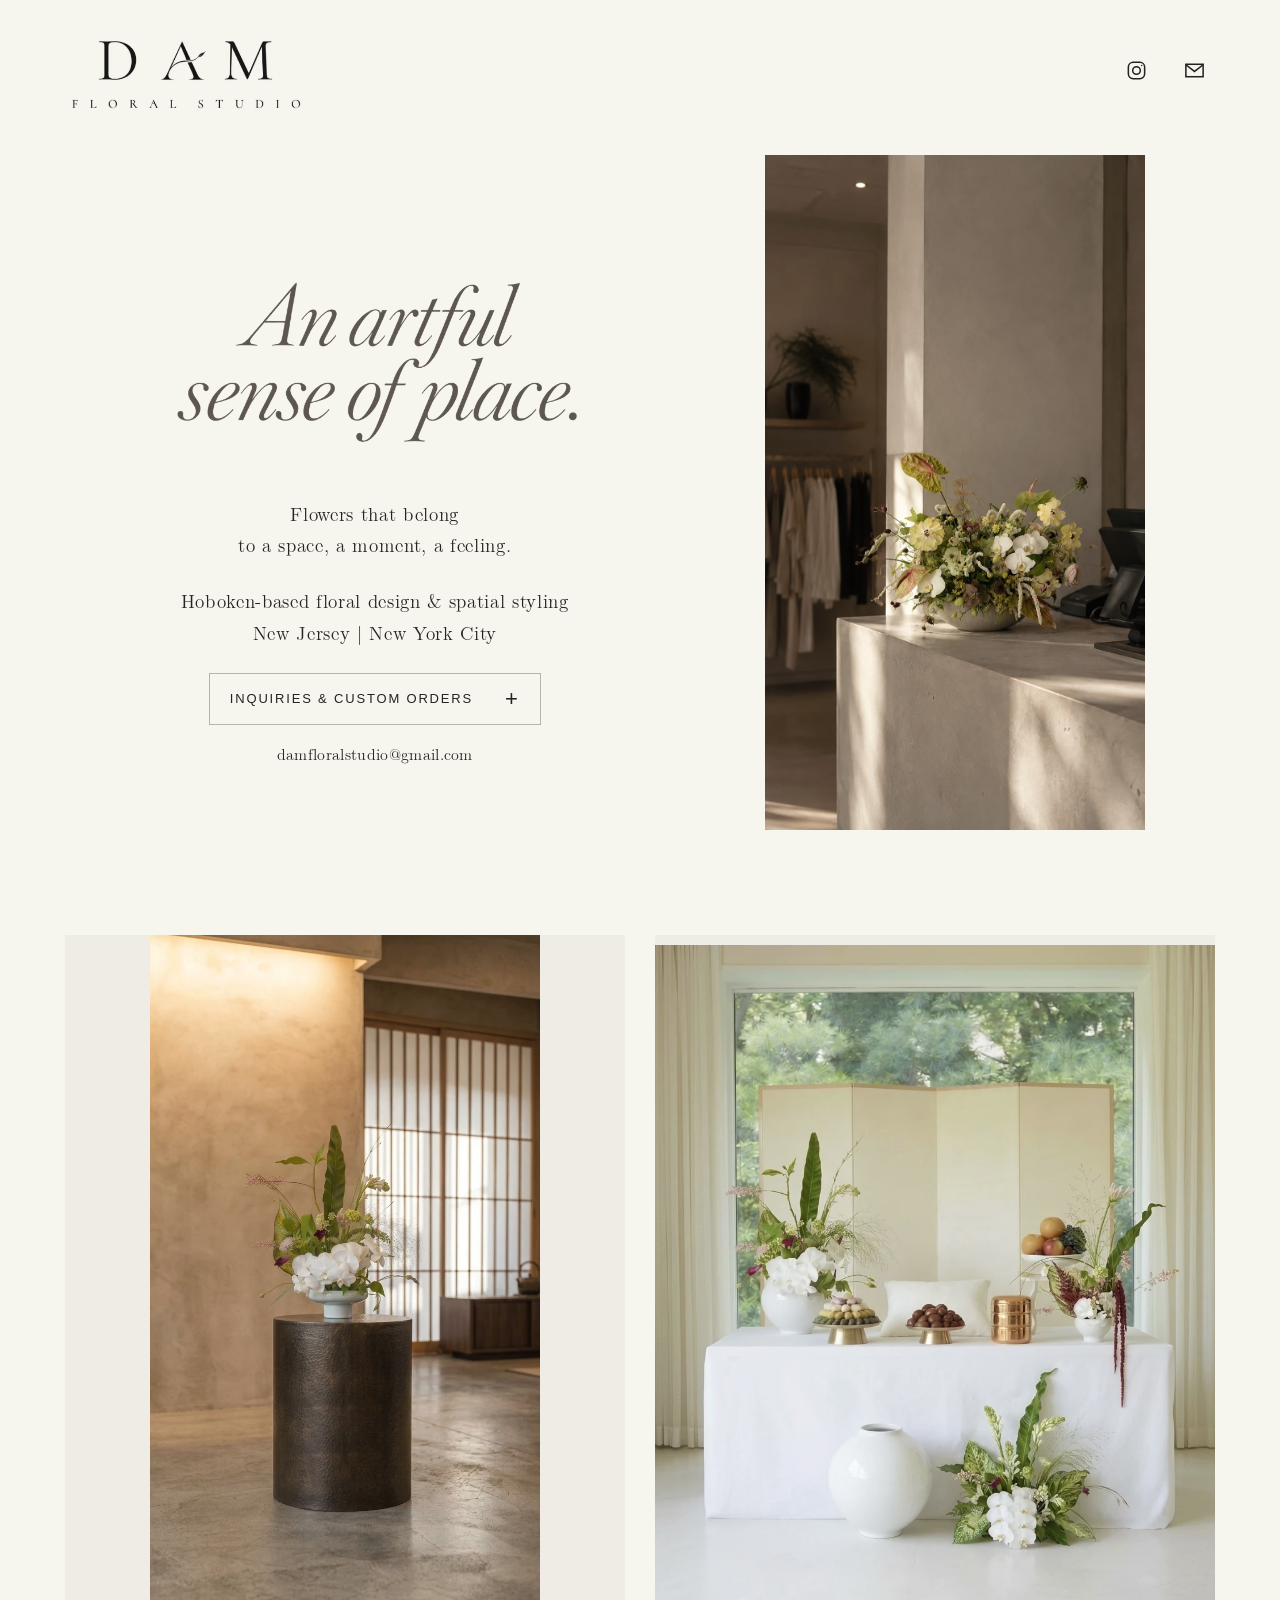
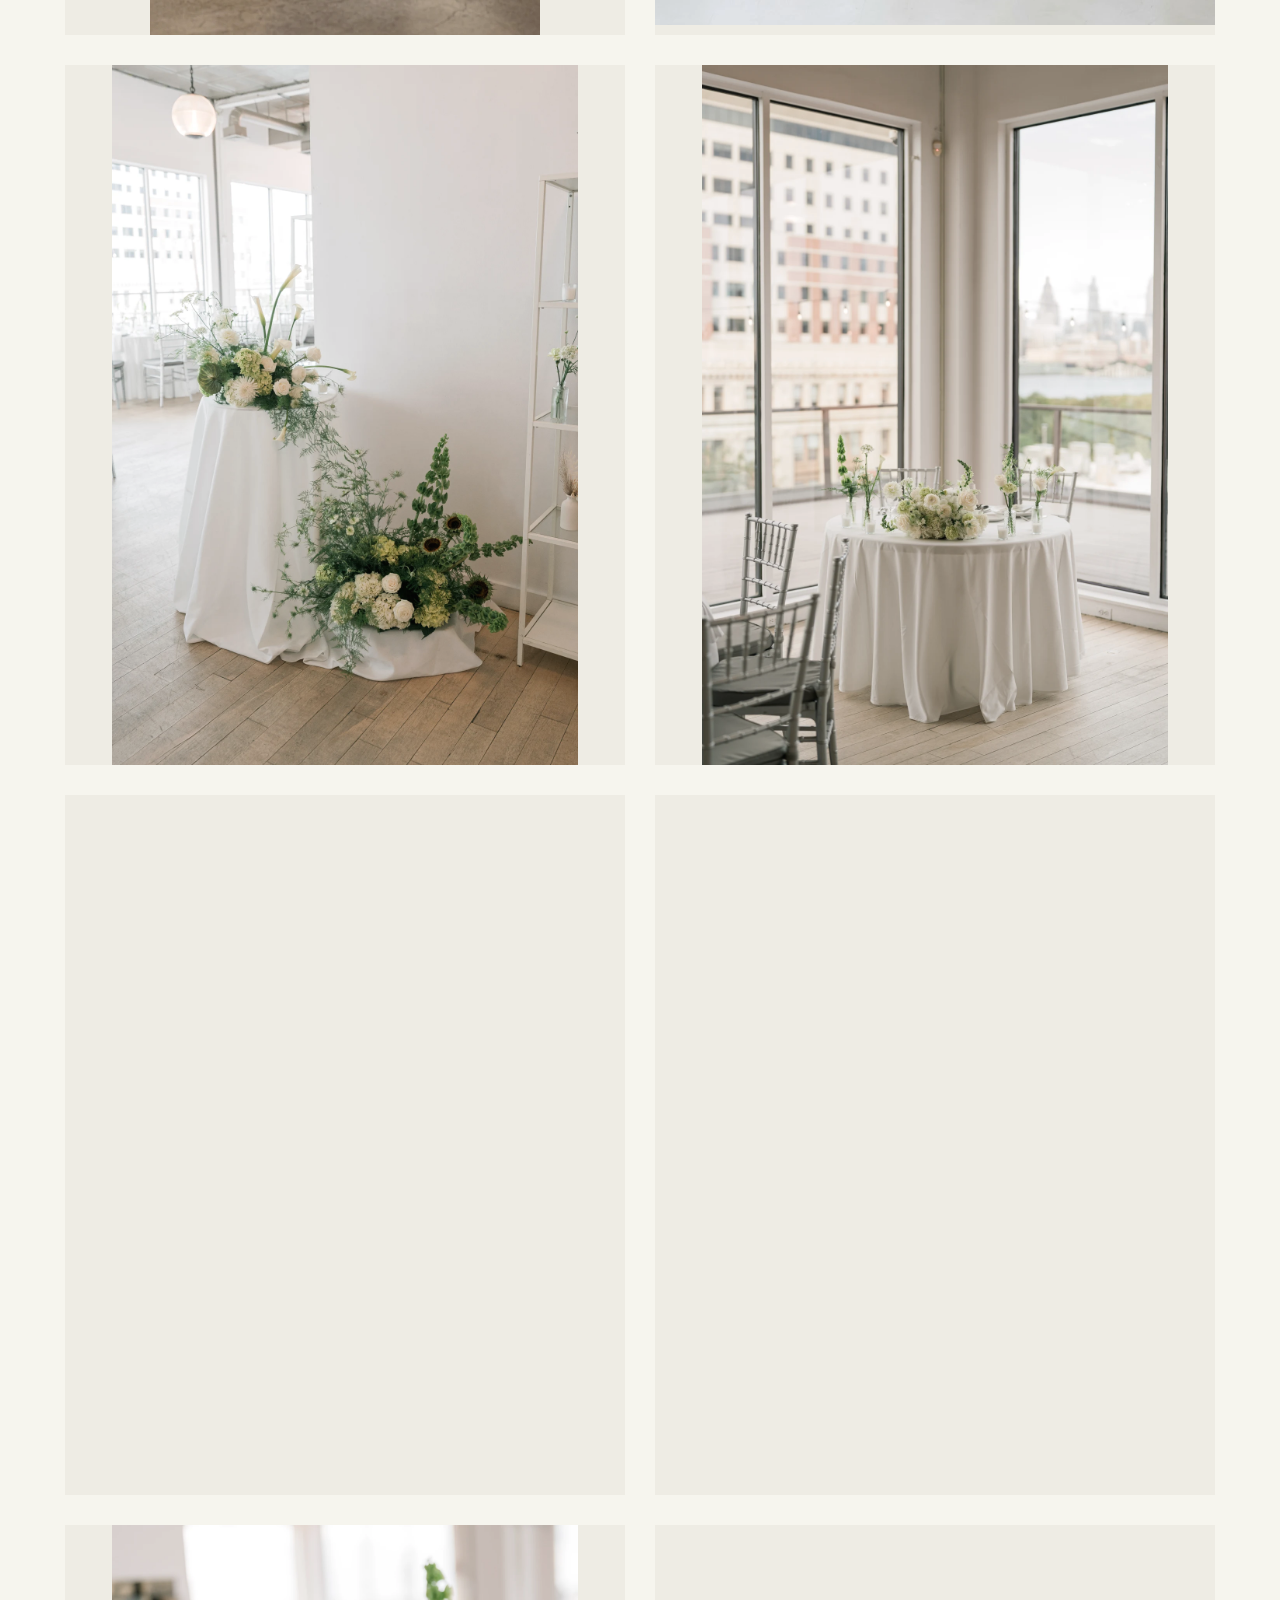
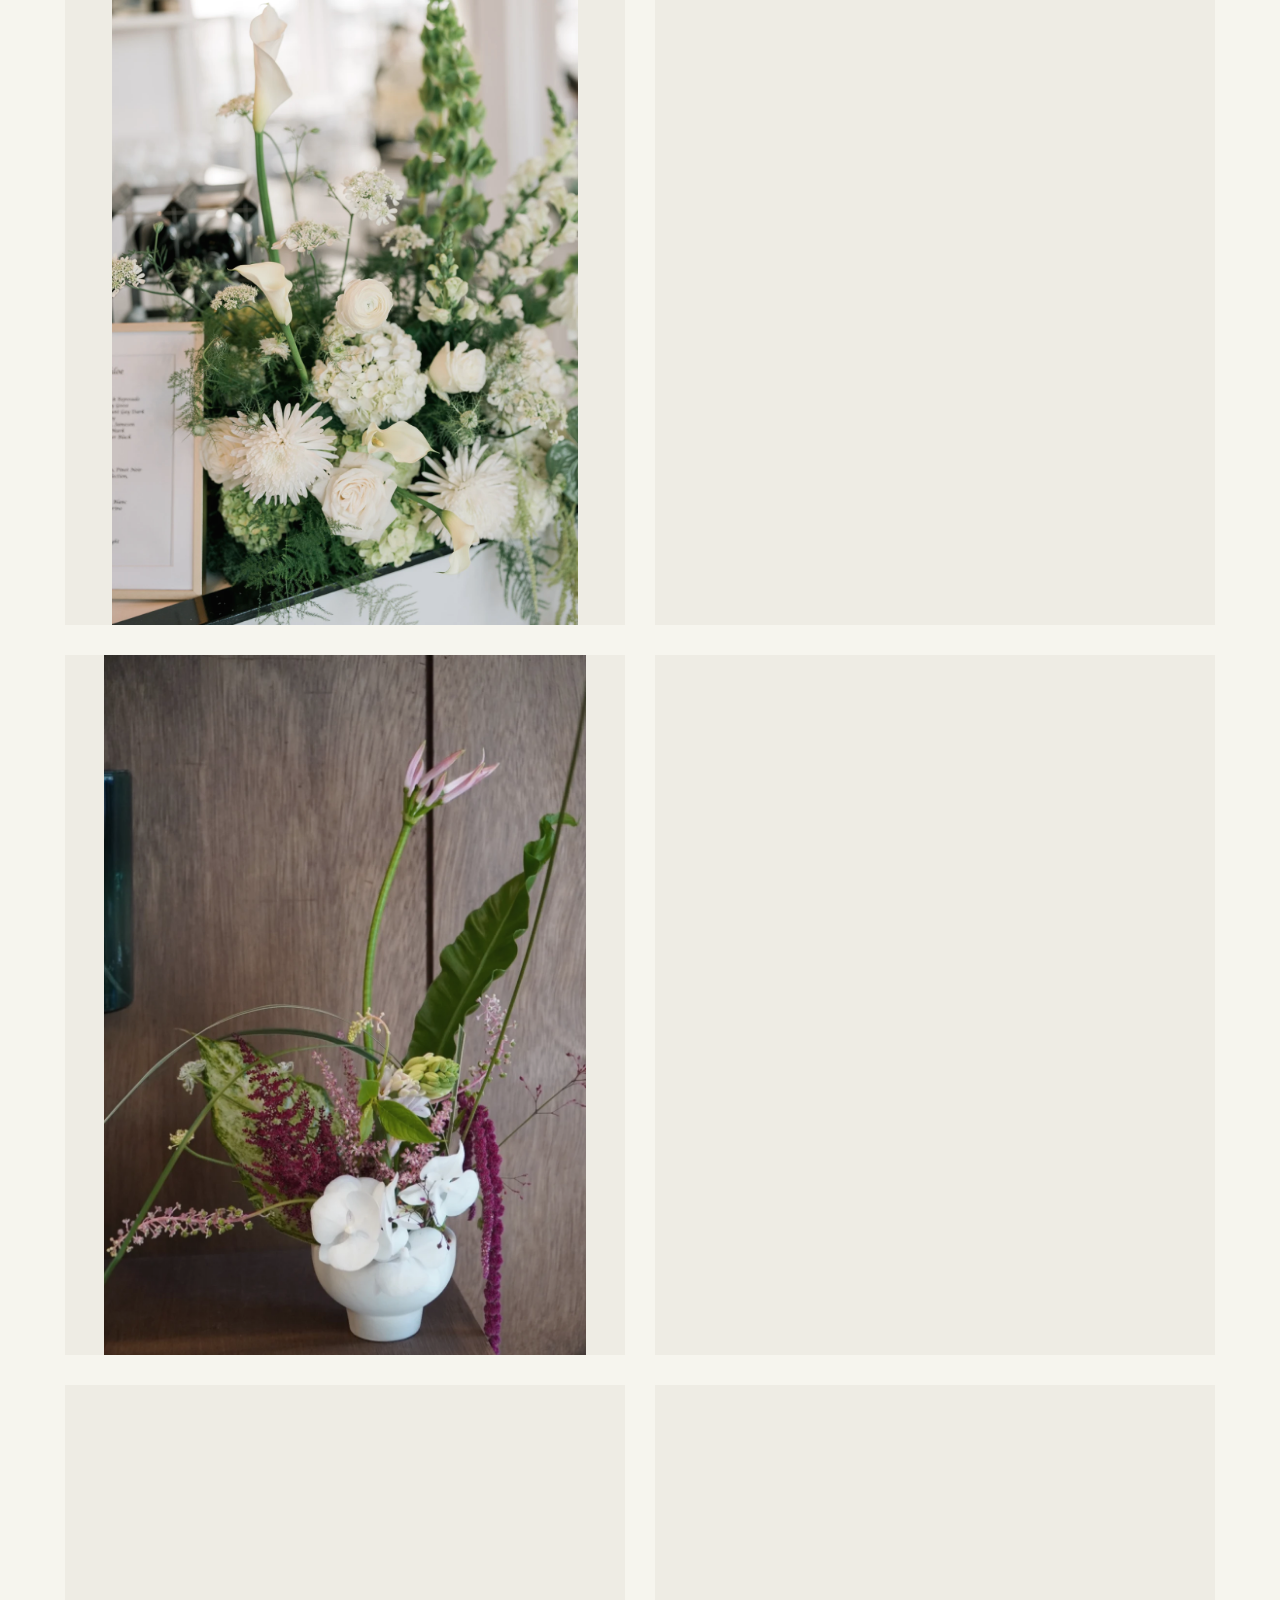
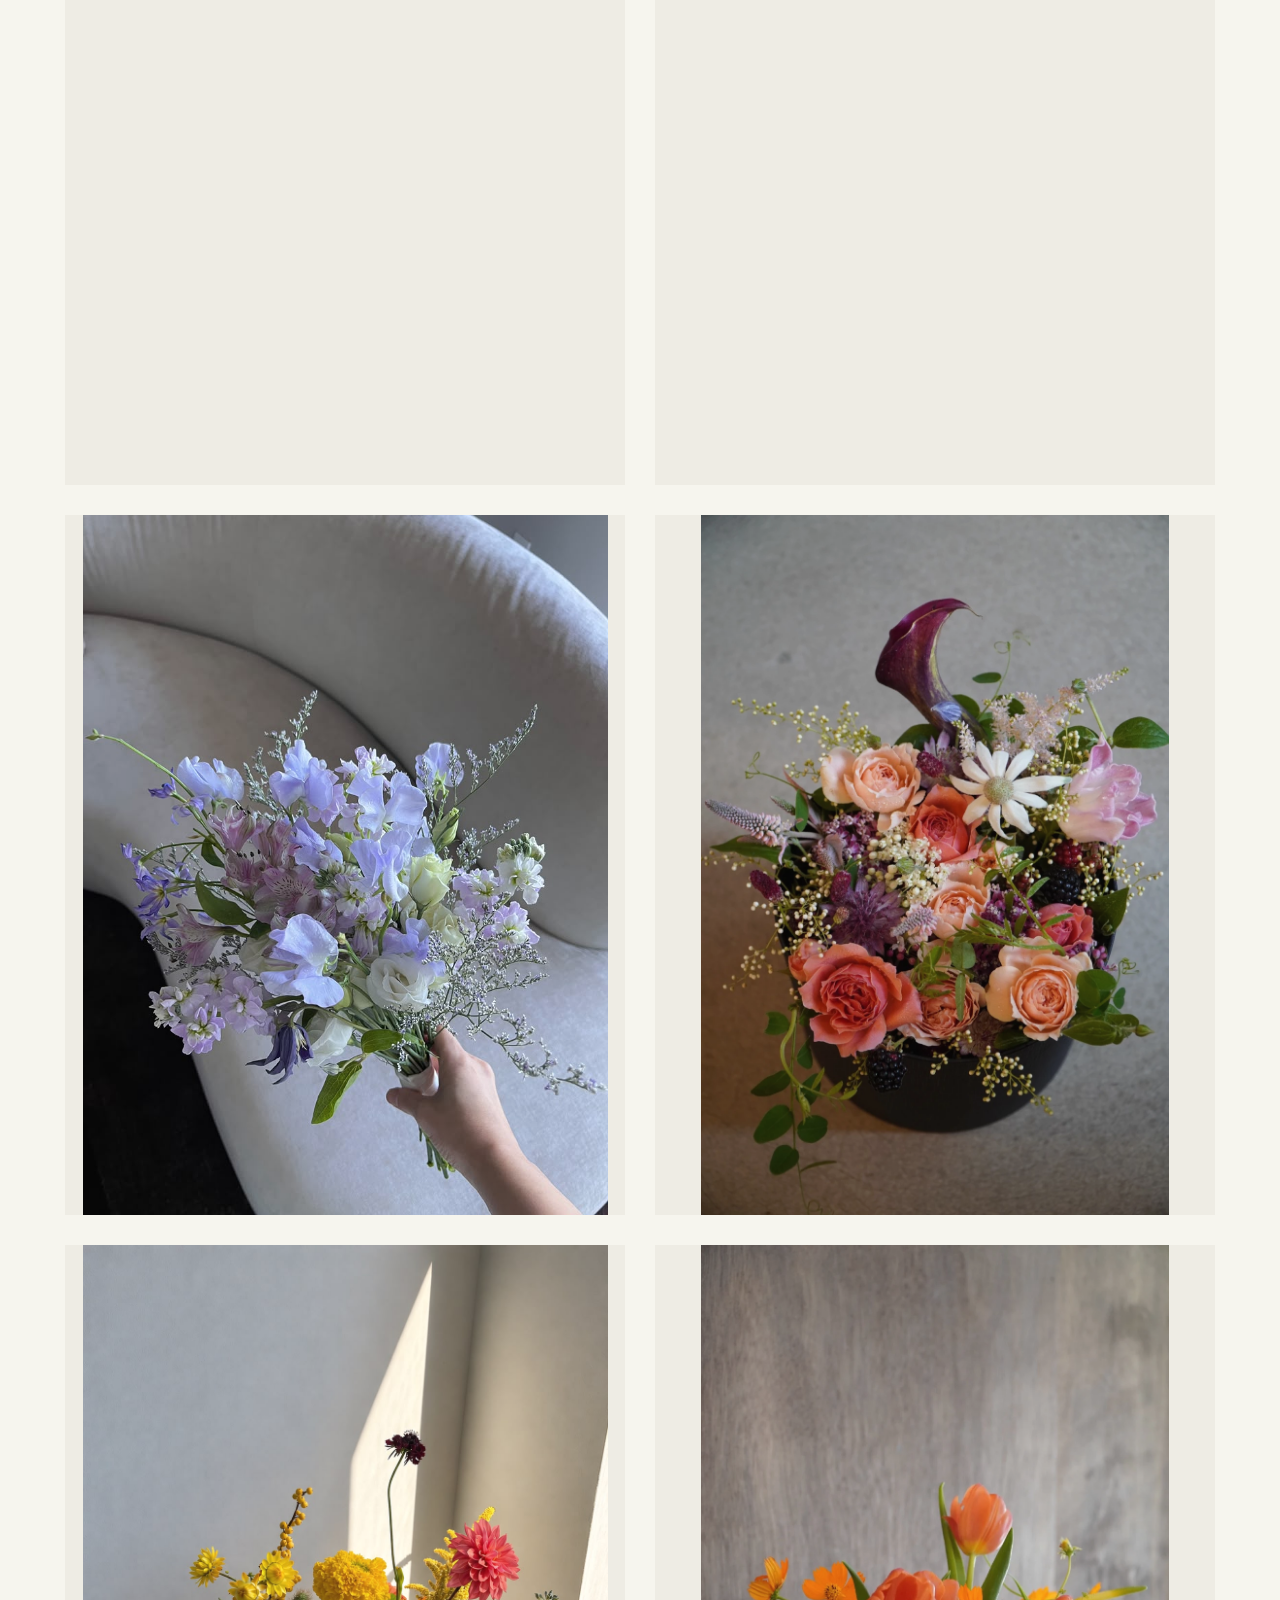
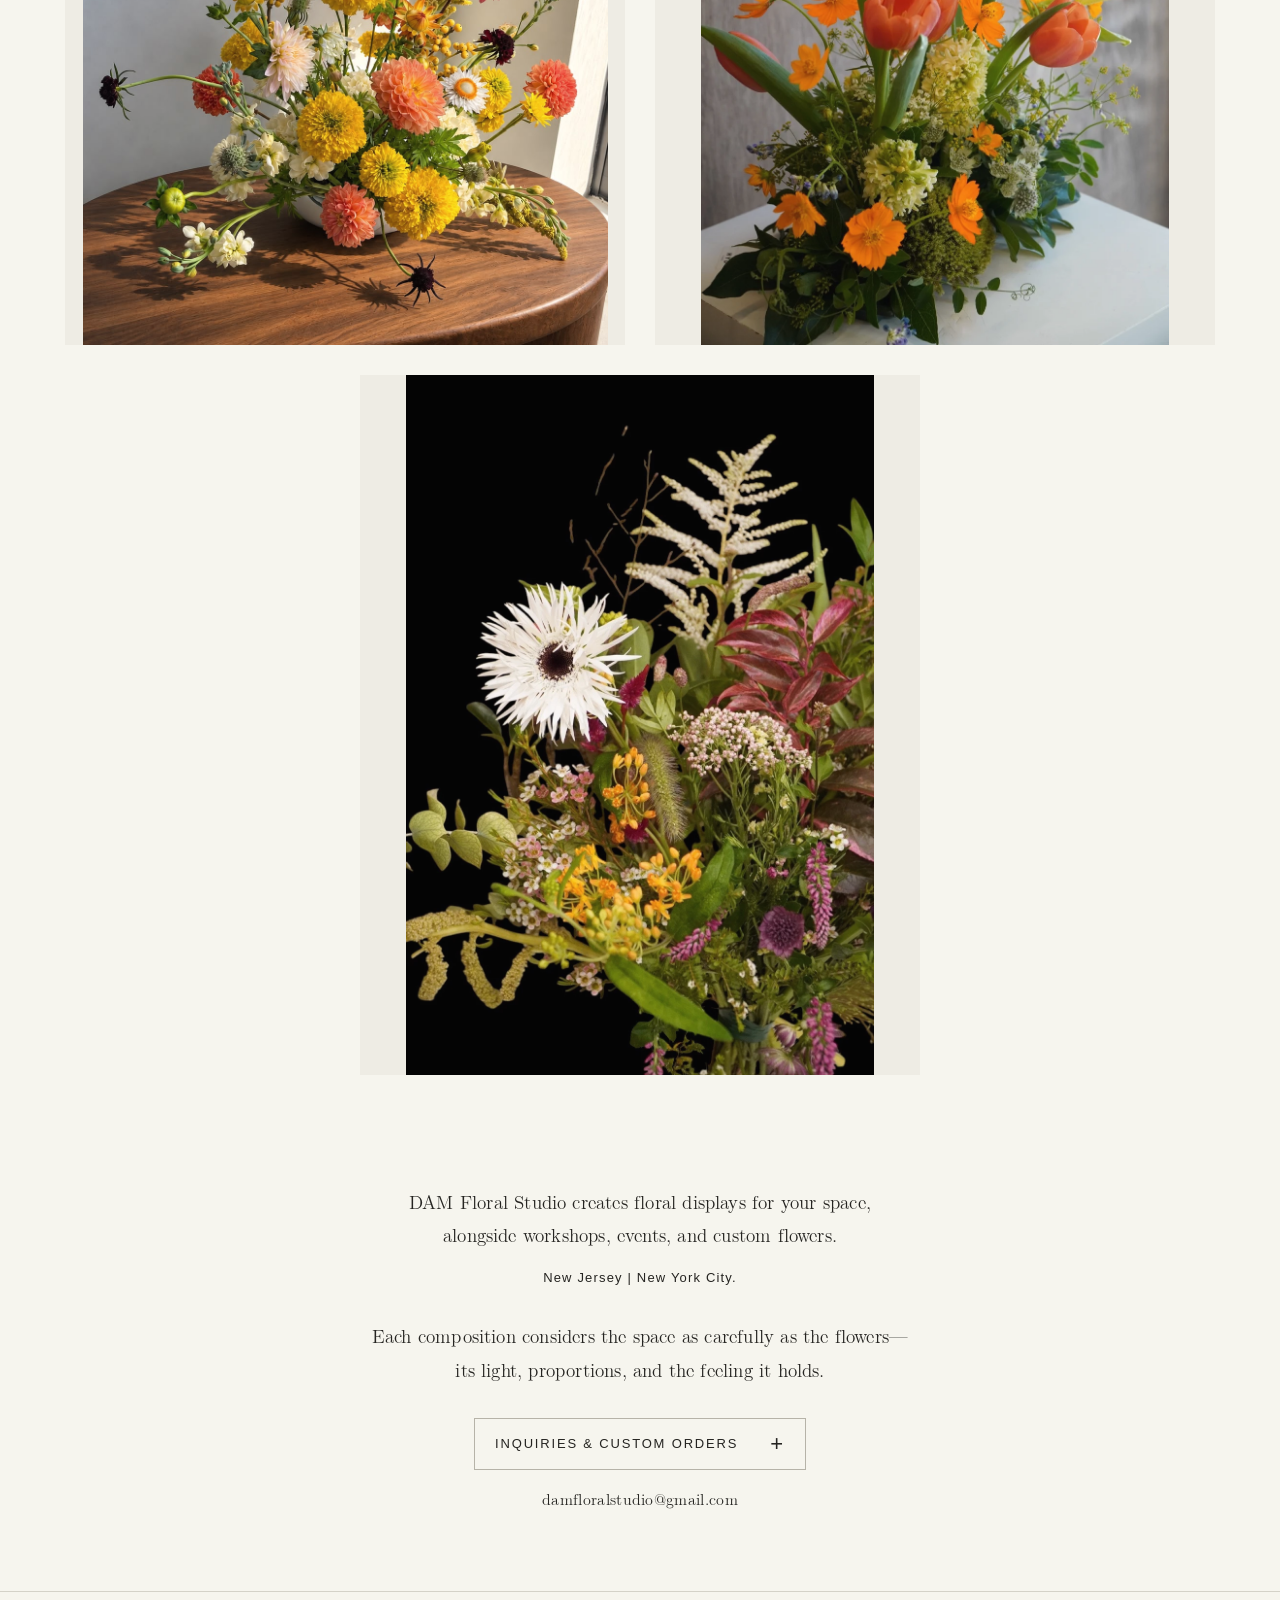
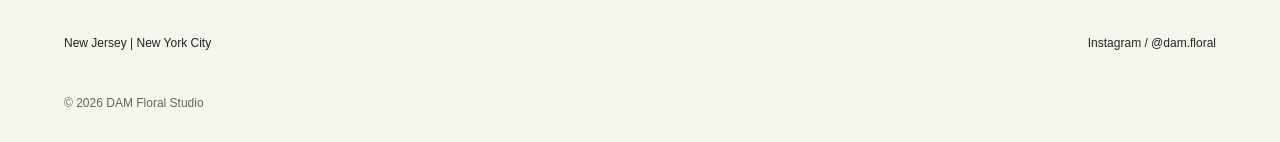
==== commit 61d9c687: "Reorder gallery: one swap and two 3-way rotations Co-Authored-By: Claude Opus 5.5 <noreply@anthropic" ====
--- a/index.html
+++ b/index.html
@@ -38,6 +38,6 @@
 <main id="main">
 <section class="tg-promo" id="tg-promo" aria-label="Thanksgiving pre-orders"><a class="tg-promo-poster" href="thanksgiving.html?utm_source=homepage&amp;utm_medium=poster" tabindex="-1" aria-hidden="true"><img src="assets/preorder_poster.jpg" width="1836" height="857" alt="" fetchpriority="high"></a><a class="tg-promo-button" href="thanksgiving.html?utm_source=homepage&amp;utm_medium=button">Thanksgiving pre-orders <span aria-hidden="true">→</span></a><p class="tg-promo-note">Order by Wed, Nov 18 · Pickup Nov 24 &amp; 25</p></section>
 <section class="hero" aria-labelledby="hero-title"><div class="hero-copy"><h1 id="hero-title" class="artwork-title"><img src="assets/hero-title-light.png" alt="An artful sense of place." width="1792" height="896"></h1><p class="hero-description">Flowers that belong<br>to a space, a moment, a feeling.</p><p class="hero-description">Hoboken-based floral design & spatial styling<br>New Jersey | New York City</p><button class="hero-inquiry" data-request="General inquiry"><span>Inquiries & custom orders</span><span class="request-mark" aria-hidden="true">+</span></button><a class="hero-email" href="mailto:damfloralstudio@gmail.com">damfloralstudio@gmail.com</a></div><figure class="hero-photo"><img src="assets/home.webp" alt="Sculptural white and green flowers in a softly lit interior" fetchpriority="high"></figure></section>
-<section class="work section" id="work" aria-label="Selected portfolio"><div class="gallery"><article class="project"><button class="image-button" data-image="assets/lobby.webp" aria-label="View portfolio image: Botanical floral display in an architectural interior"><img src="assets/lobby.webp" alt="Botanical floral display in an architectural interior" loading="lazy" decoding="async"></button></article><article class="project"><button class="image-button" data-image="assets/celebration-full.webp" aria-label="View portfolio image: Complete Korean first birthday table with white orchids and botanical floral styling"><img src="assets/celebration-full.webp" alt="Complete Korean first birthday table with white orchids and botanical floral styling" loading="lazy" decoding="async"></button></article><article class="project"><button class="image-button" data-image="assets/reception-room.webp" aria-label="View portfolio image: White and green flowers in a sunlit reception space"><img src="assets/reception-room.webp" alt="White and green flowers in a sunlit reception space" loading="lazy" decoding="async"></button></article><article class="project"><button class="image-button" data-image="assets/installation.webp" aria-label="View portfolio image: Floral installation in a light-filled event room"><img src="assets/installation.webp" alt="Floral installation in a light-filled event room" loading="lazy" decoding="async"></button></article><article class="project"><button class="image-button" data-image="assets/autumn-space.jpeg" aria-label="View portfolio image: Autumn arrangement of red dahlias, orange marigolds, peach alstroemeria and burgundy amaranth in a white vase on a stone pedestal"><img src="assets/autumn-space.jpeg" alt="Autumn arrangement of red dahlias, orange marigolds, peach alstroemeria and burgundy amaranth in a white vase on a stone pedestal" loading="lazy" decoding="async"></button></article><article class="project"><button class="image-button" data-image="assets/brand.webp" aria-label="View portfolio image: Vibrant florals styled around a brand display"><img src="assets/brand.webp" alt="Vibrant florals styled around a brand display" loading="lazy" decoding="async"></button></article><article class="project"><button class="image-button" data-image="assets/pastel.webp" aria-label="View portfolio image: Soft pink and lilac flowers in a ceramic vessel"><img src="assets/pastel.webp" alt="Soft pink and lilac flowers in a ceramic vessel" loading="lazy" decoding="async"></button></article><article class="project"><button class="image-button" data-image="assets/reception-detail.webp" aria-label="View portfolio image: White reception flowers and botanical details"><img src="assets/reception-detail.webp" alt="White reception flowers and botanical details" loading="lazy" decoding="async"></button></article><article class="project"><button class="image-button" data-image="assets/sculptural.webp" aria-label="View portfolio image: Sculptural flowers and expressive branches"><img src="assets/sculptural.webp" alt="Sculptural flowers and expressive branches" loading="lazy" decoding="async"></button></article><article class="project"><button class="image-button" data-image="assets/botanical.webp" aria-label="View portfolio image: Airy garden flowers in white, lilac and warm orange"><img src="assets/botanical.webp" alt="Airy garden flowers in white, lilac and warm orange" loading="lazy" decoding="async"></button></article><article class="project"><button class="image-button" data-image="assets/lavender-green.jpeg" aria-label="View portfolio image: Lavender, white and green arrangement with orange roses, hydrangea and trailing amaranth in a white vase"><img src="assets/lavender-green.jpeg" alt="Lavender, white and green arrangement with orange roses, hydrangea and trailing amaranth in a white vase" loading="lazy" decoding="async"></button></article><article class="project"><button class="image-button" data-image="assets/modern-bouquet.webp" aria-label="View portfolio image: Pink and yellow flowers in a modern bouquet"><img src="assets/modern-bouquet.webp" alt="Pink and yellow flowers in a modern bouquet" loading="lazy" decoding="async"></button></article><article class="project"><button class="image-button" data-image="assets/seasonal.webp" aria-label="View portfolio image: Seasonal flowers in rose, orange and burgundy"><img src="assets/seasonal.webp" alt="Seasonal flowers in rose, orange and burgundy" loading="lazy" decoding="async"></button></article><article class="project"><button class="image-button" data-image="assets/orange.webp" aria-label="View portfolio image: Orange tulips and seasonal flowers"><img src="assets/orange.webp" alt="Orange tulips and seasonal flowers" loading="lazy" decoding="async"></button></article><article class="project"><button class="image-button" data-image="assets/autumn-arrangement.jpeg" aria-label="View portfolio image: Sunlit arrangement of yellow marigolds, coral dahlias and dark scabiosa on a wooden table"><img src="assets/autumn-arrangement.jpeg" alt="Sunlit arrangement of yellow marigolds, coral dahlias and dark scabiosa on a wooden table" loading="lazy" decoding="async"></button></article><article class="project"><button class="image-button" data-image="assets/bridal-bouquet.jpeg" aria-label="View portfolio image: Hand-tied bridal bouquet of lavender sweet peas, pink alstroemeria and white lisianthus"><img src="assets/bridal-bouquet.jpeg" alt="Hand-tied bridal bouquet of lavender sweet peas, pink alstroemeria and white lisianthus" loading="lazy" decoding="async"></button></article><article class="project"><button class="image-button" data-image="assets/textural.webp" aria-label="View portfolio image: Expressive white and colorful flowers against a dark background"><img src="assets/textural.webp" alt="Expressive white and colorful flowers against a dark background" loading="lazy" decoding="async"></button></article></div></section><section class="studio section" id="studio"><div class="studio-copy"><p class="brand-intro">DAM Floral Studio creates floral displays for your space,<br class="copy-break">alongside workshops, events, and custom flowers.</p><p class="brand-location">New Jersey | New York City.</p><p class="brand-philosophy">Each composition considers the space as carefully as the flowers—<br class="copy-break">its light, proportions, and the feeling it holds.</p></div><div class="minimal-contact" id="contact"><button class="hero-inquiry" data-request="General inquiry"><span>Inquiries & custom orders</span><span class="request-mark" aria-hidden="true">+</span></button><a class="hero-email" href="mailto:damfloralstudio@gmail.com">damfloralstudio@gmail.com</a></div></section></main><footer><a class="footer-name" href="#">DAM <span>Floral Studio</span></a><p>New Jersey | New York City</p><a href="https://www.instagram.com/dam.floral/" target="_blank" rel="noopener noreferrer">Instagram / @dam.floral</a><p class="copyright">© <span id="year">2026</span> DAM Floral Studio</p></footer>
+<section class="work section" id="work" aria-label="Selected portfolio"><div class="gallery"><article class="project"><button class="image-button" data-image="assets/lobby.webp" aria-label="View portfolio image: Botanical floral display in an architectural interior"><img src="assets/lobby.webp" alt="Botanical floral display in an architectural interior" loading="lazy" decoding="async"></button></article><article class="project"><button class="image-button" data-image="assets/celebration-full.webp" aria-label="View portfolio image: Complete Korean first birthday table with white orchids and botanical floral styling"><img src="assets/celebration-full.webp" alt="Complete Korean first birthday table with white orchids and botanical floral styling" loading="lazy" decoding="async"></button></article><article class="project"><button class="image-button" data-image="assets/installation.webp" aria-label="View portfolio image: Floral installation in a light-filled event room"><img src="assets/installation.webp" alt="Floral installation in a light-filled event room" loading="lazy" decoding="async"></button></article><article class="project"><button class="image-button" data-image="assets/reception-room.webp" aria-label="View portfolio image: White and green flowers in a sunlit reception space"><img src="assets/reception-room.webp" alt="White and green flowers in a sunlit reception space" loading="lazy" decoding="async"></button></article><article class="project"><button class="image-button" data-image="assets/autumn-space.jpeg" aria-label="View portfolio image: Autumn arrangement of red dahlias, orange marigolds, peach alstroemeria and burgundy amaranth in a white vase on a stone pedestal"><img src="assets/autumn-space.jpeg" alt="Autumn arrangement of red dahlias, orange marigolds, peach alstroemeria and burgundy amaranth in a white vase on a stone pedestal" loading="lazy" decoding="async"></button></article><article class="project"><button class="image-button" data-image="assets/brand.webp" aria-label="View portfolio image: Vibrant florals styled around a brand display"><img src="assets/brand.webp" alt="Vibrant florals styled around a brand display" loading="lazy" decoding="async"></button></article><article class="project"><button class="image-button" data-image="assets/reception-detail.webp" aria-label="View portfolio image: White reception flowers and botanical details"><img src="assets/reception-detail.webp" alt="White reception flowers and botanical details" loading="lazy" decoding="async"></button></article><article class="project"><button class="image-button" data-image="assets/lavender-green.jpeg" aria-label="View portfolio image: Lavender, white and green arrangement with orange roses, hydrangea and trailing amaranth in a white vase"><img src="assets/lavender-green.jpeg" alt="Lavender, white and green arrangement with orange roses, hydrangea and trailing amaranth in a white vase" loading="lazy" decoding="async"></button></article><article class="project"><button class="image-button" data-image="assets/sculptural.webp" aria-label="View portfolio image: Sculptural flowers and expressive branches"><img src="assets/sculptural.webp" alt="Sculptural flowers and expressive branches" loading="lazy" decoding="async"></button></article><article class="project"><button class="image-button" data-image="assets/botanical.webp" aria-label="View portfolio image: Airy garden flowers in white, lilac and warm orange"><img src="assets/botanical.webp" alt="Airy garden flowers in white, lilac and warm orange" loading="lazy" decoding="async"></button></article><article class="project"><button class="image-button" data-image="assets/pastel.webp" aria-label="View portfolio image: Soft pink and lilac flowers in a ceramic vessel"><img src="assets/pastel.webp" alt="Soft pink and lilac flowers in a ceramic vessel" loading="lazy" decoding="async"></button></article><article class="project"><button class="image-button" data-image="assets/modern-bouquet.webp" aria-label="View portfolio image: Pink and yellow flowers in a modern bouquet"><img src="assets/modern-bouquet.webp" alt="Pink and yellow flowers in a modern bouquet" loading="lazy" decoding="async"></button></article><article class="project"><button class="image-button" data-image="assets/bridal-bouquet.jpeg" aria-label="View portfolio image: Hand-tied bridal bouquet of lavender sweet peas, pink alstroemeria and white lisianthus"><img src="assets/bridal-bouquet.jpeg" alt="Hand-tied bridal bouquet of lavender sweet peas, pink alstroemeria and white lisianthus" loading="lazy" decoding="async"></button></article><article class="project"><button class="image-button" data-image="assets/seasonal.webp" aria-label="View portfolio image: Seasonal flowers in rose, orange and burgundy"><img src="assets/seasonal.webp" alt="Seasonal flowers in rose, orange and burgundy" loading="lazy" decoding="async"></button></article><article class="project"><button class="image-button" data-image="assets/autumn-arrangement.jpeg" aria-label="View portfolio image: Sunlit arrangement of yellow marigolds, coral dahlias and dark scabiosa on a wooden table"><img src="assets/autumn-arrangement.jpeg" alt="Sunlit arrangement of yellow marigolds, coral dahlias and dark scabiosa on a wooden table" loading="lazy" decoding="async"></button></article><article class="project"><button class="image-button" data-image="assets/orange.webp" aria-label="View portfolio image: Orange tulips and seasonal flowers"><img src="assets/orange.webp" alt="Orange tulips and seasonal flowers" loading="lazy" decoding="async"></button></article><article class="project"><button class="image-button" data-image="assets/textural.webp" aria-label="View portfolio image: Expressive white and colorful flowers against a dark background"><img src="assets/textural.webp" alt="Expressive white and colorful flowers against a dark background" loading="lazy" decoding="async"></button></article></div></section><section class="studio section" id="studio"><div class="studio-copy"><p class="brand-intro">DAM Floral Studio creates floral displays for your space,<br class="copy-break">alongside workshops, events, and custom flowers.</p><p class="brand-location">New Jersey | New York City.</p><p class="brand-philosophy">Each composition considers the space as carefully as the flowers—<br class="copy-break">its light, proportions, and the feeling it holds.</p></div><div class="minimal-contact" id="contact"><button class="hero-inquiry" data-request="General inquiry"><span>Inquiries & custom orders</span><span class="request-mark" aria-hidden="true">+</span></button><a class="hero-email" href="mailto:damfloralstudio@gmail.com">damfloralstudio@gmail.com</a></div></section></main><footer><a class="footer-name" href="#">DAM <span>Floral Studio</span></a><p>New Jersey | New York City</p><a href="https://www.instagram.com/dam.floral/" target="_blank" rel="noopener noreferrer">Instagram / @dam.floral</a><p class="copyright">© <span id="year">2026</span> DAM Floral Studio</p></footer>
 <dialog class="lightbox" aria-label="Portfolio image viewer"><button class="close" aria-label="Close image viewer">Close</button><img src="assets/home.webp" alt=""></dialog>
 <dialog class="request-dialog" aria-labelledby="request-title"><button class="request-close" aria-label="Close inquiry form">Close</button><p class="eyebrow">DAM Floral Studio</p><h2 id="request-title">Your <em>request</em></h2><p class="form-intro">A few details to help us begin.</p><form id="request-form" action="https://formspree.io/f/meaekvjb" method="POST"><input type="hidden" name="_subject" value="DAM Floral Studio — General inquiry"><input type="text" name="_gotcha" tabindex="-1" autocomplete="off" aria-hidden="true" style="display:none"><div class="form-grid"><label>Your name<input name="name" autocomplete="name" required maxlength="100"></label><label>Your email<input name="email" type="email" autocomplete="email" required maxlength="160"></label></div><label>I’m interested in<select name="service"><option>General inquiry</option><option>Space styling</option><option>Floral Workshop</option><option>Subscription</option><option>Event</option><option>Custom order</option></select></label><div class="form-grid"><label>Preferred date (optional)<input name="date" type="date"></label><label>Location (optional)<input name="location" placeholder="City or venue" maxlength="180"></label></div><label>Estimated budget (optional)<input name="budget" placeholder="Your approximate budget" maxlength="100"></label><label>Tell us about your request<textarea name="message" rows="4" required maxlength="4000" placeholder="Your idea, occasion, colors, quantities, or anything you’d like us to know."></textarea></label><p class="form-note">Please allow at least one week for custom flower orders. Shorter-notice requests depend on availability.</p><button class="request-button" type="submit">Send request</button><p class="form-note">We’ll reply by email, usually within 1–2 business days. Orders are confirmed after we reply.</p><p class="form-note">Your details are used only to respond to your inquiry.</p><p id="request-status" role="status"></p><a class="direct-email" href="mailto:damfloralstudio@gmail.com">Or email us directly</a></form></dialog></body></html>
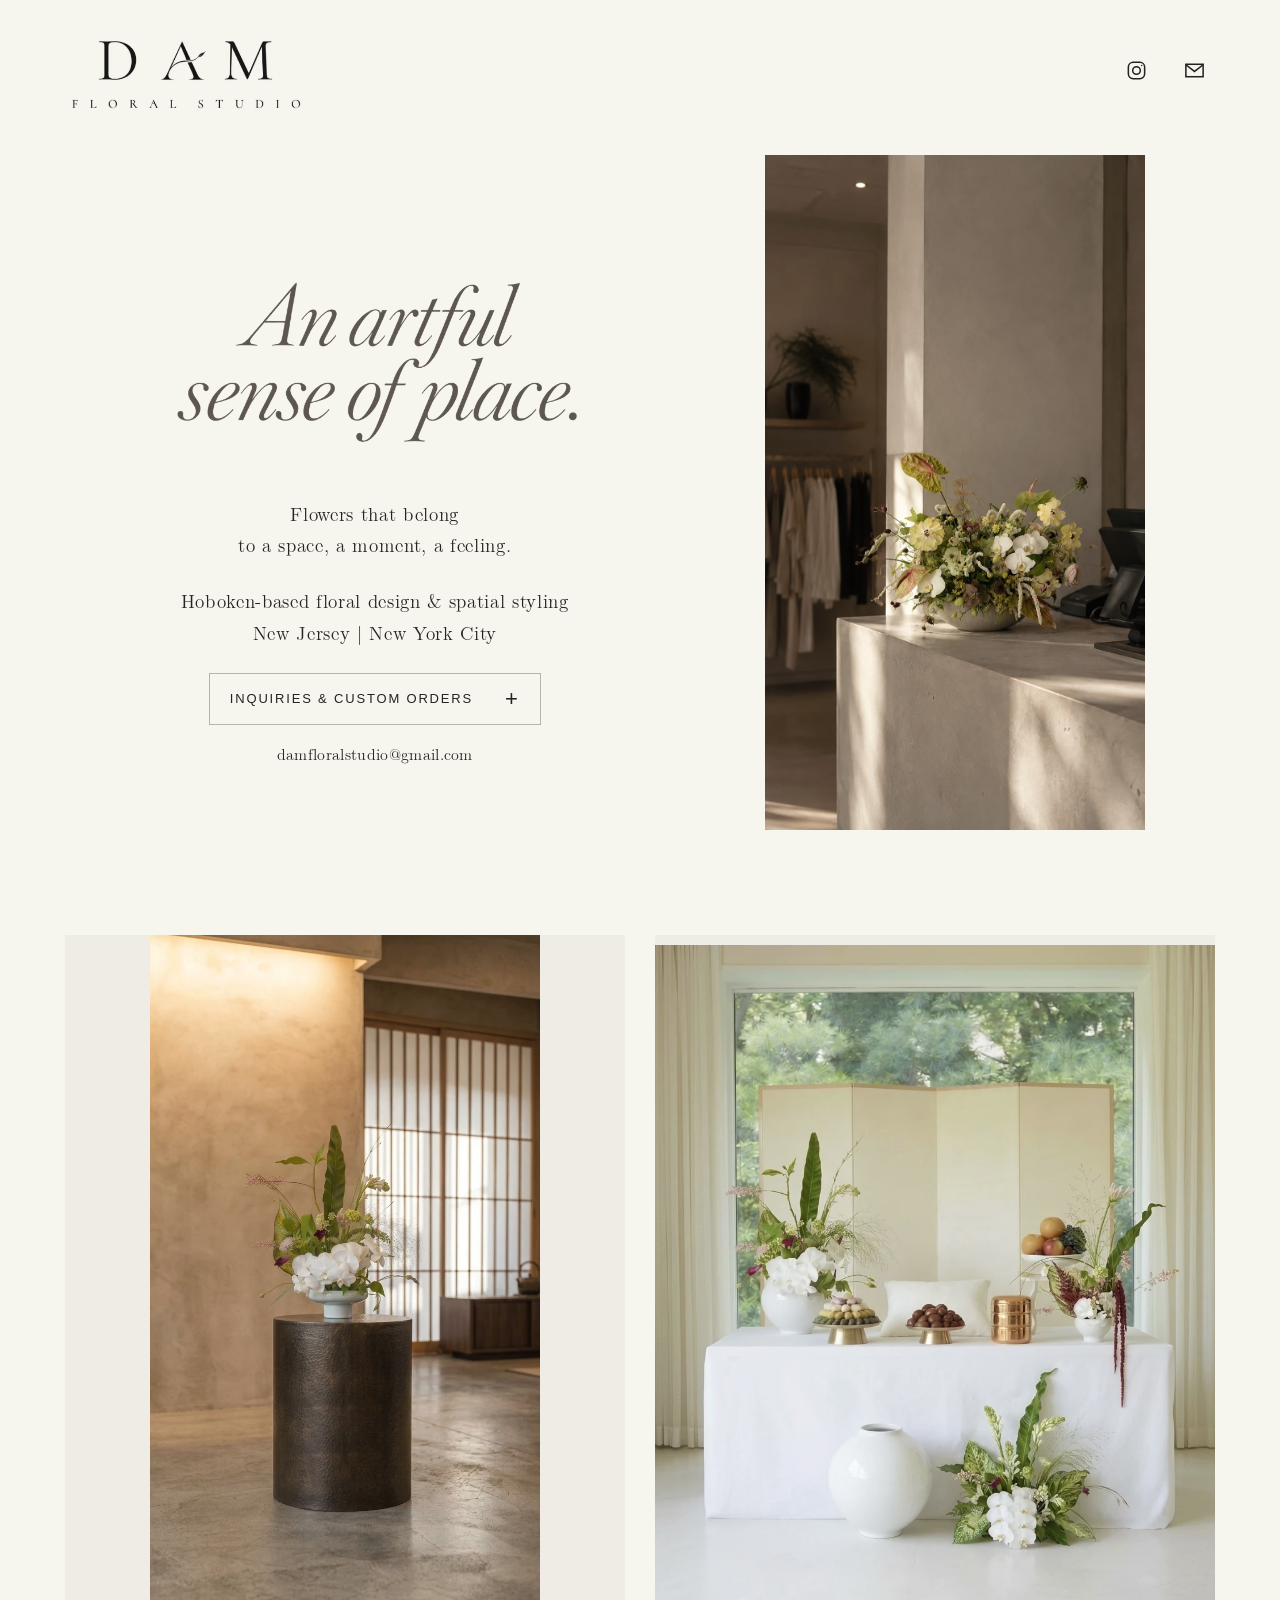
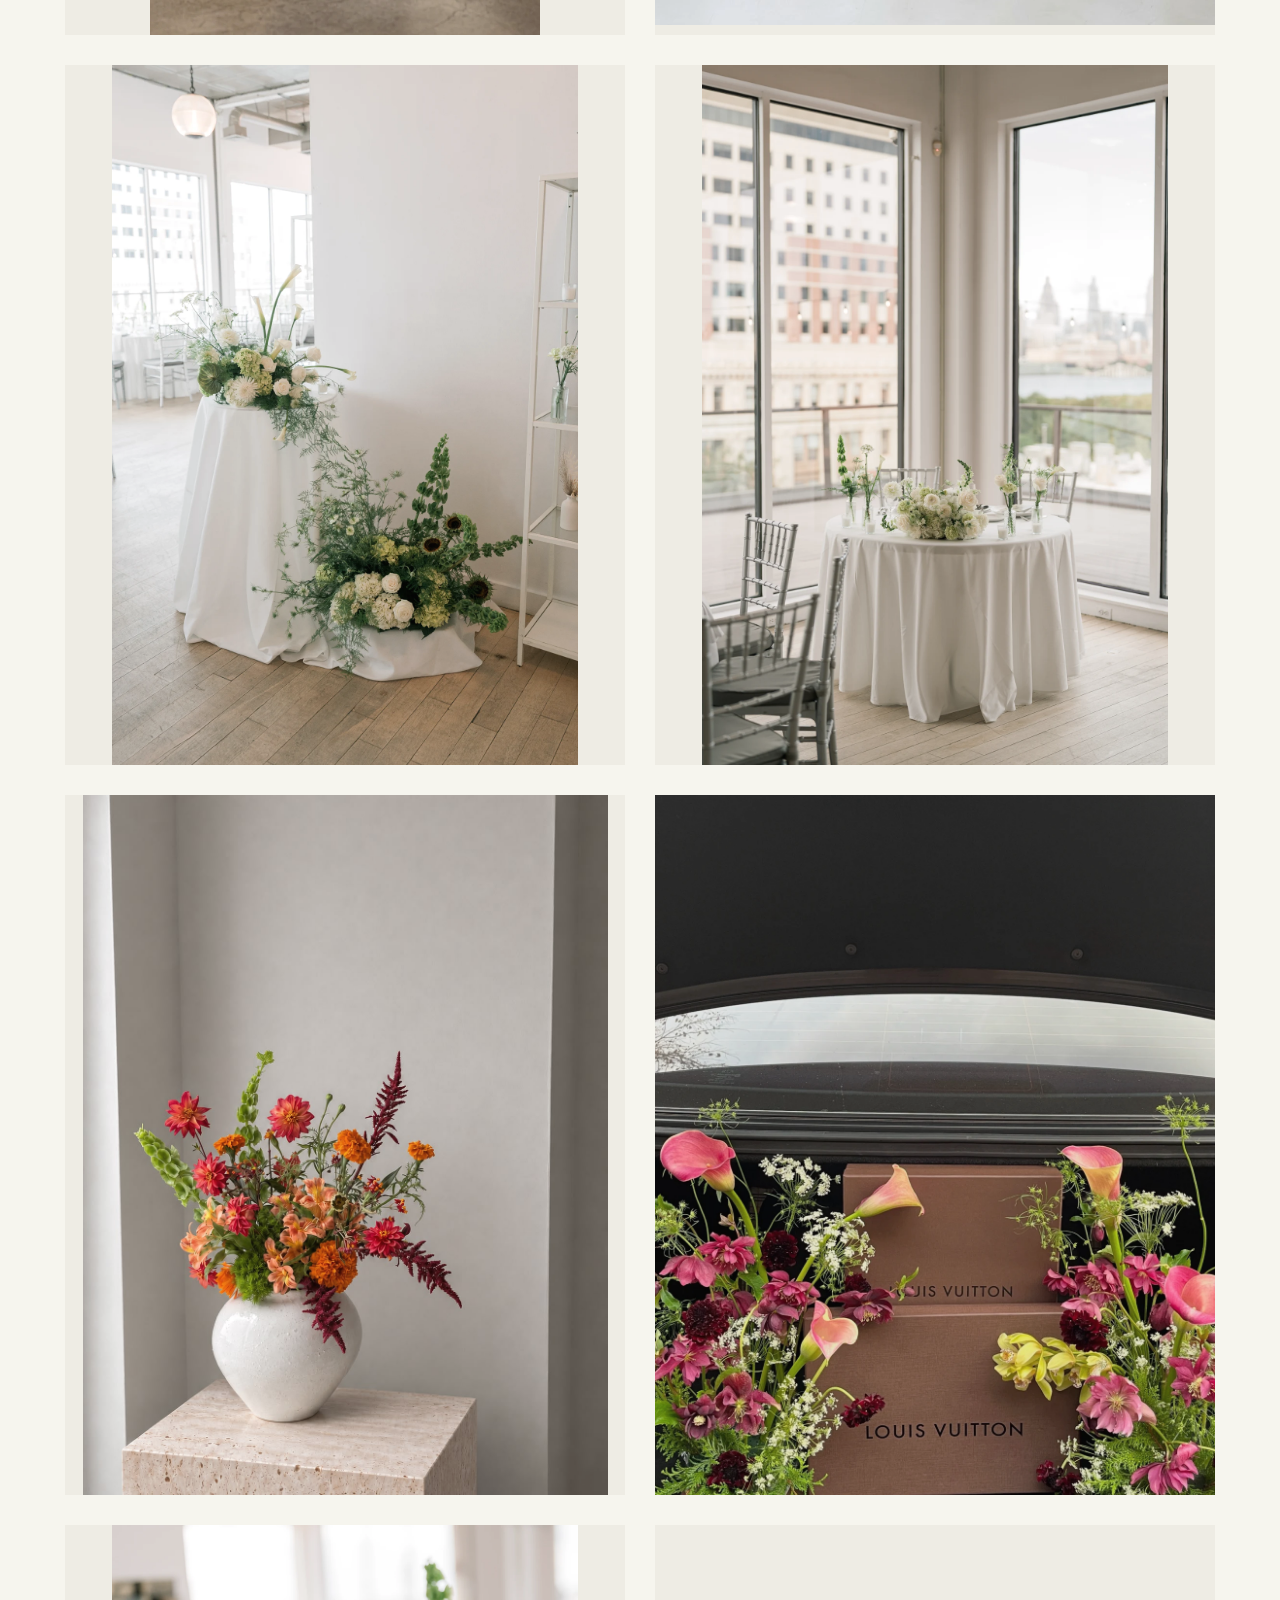
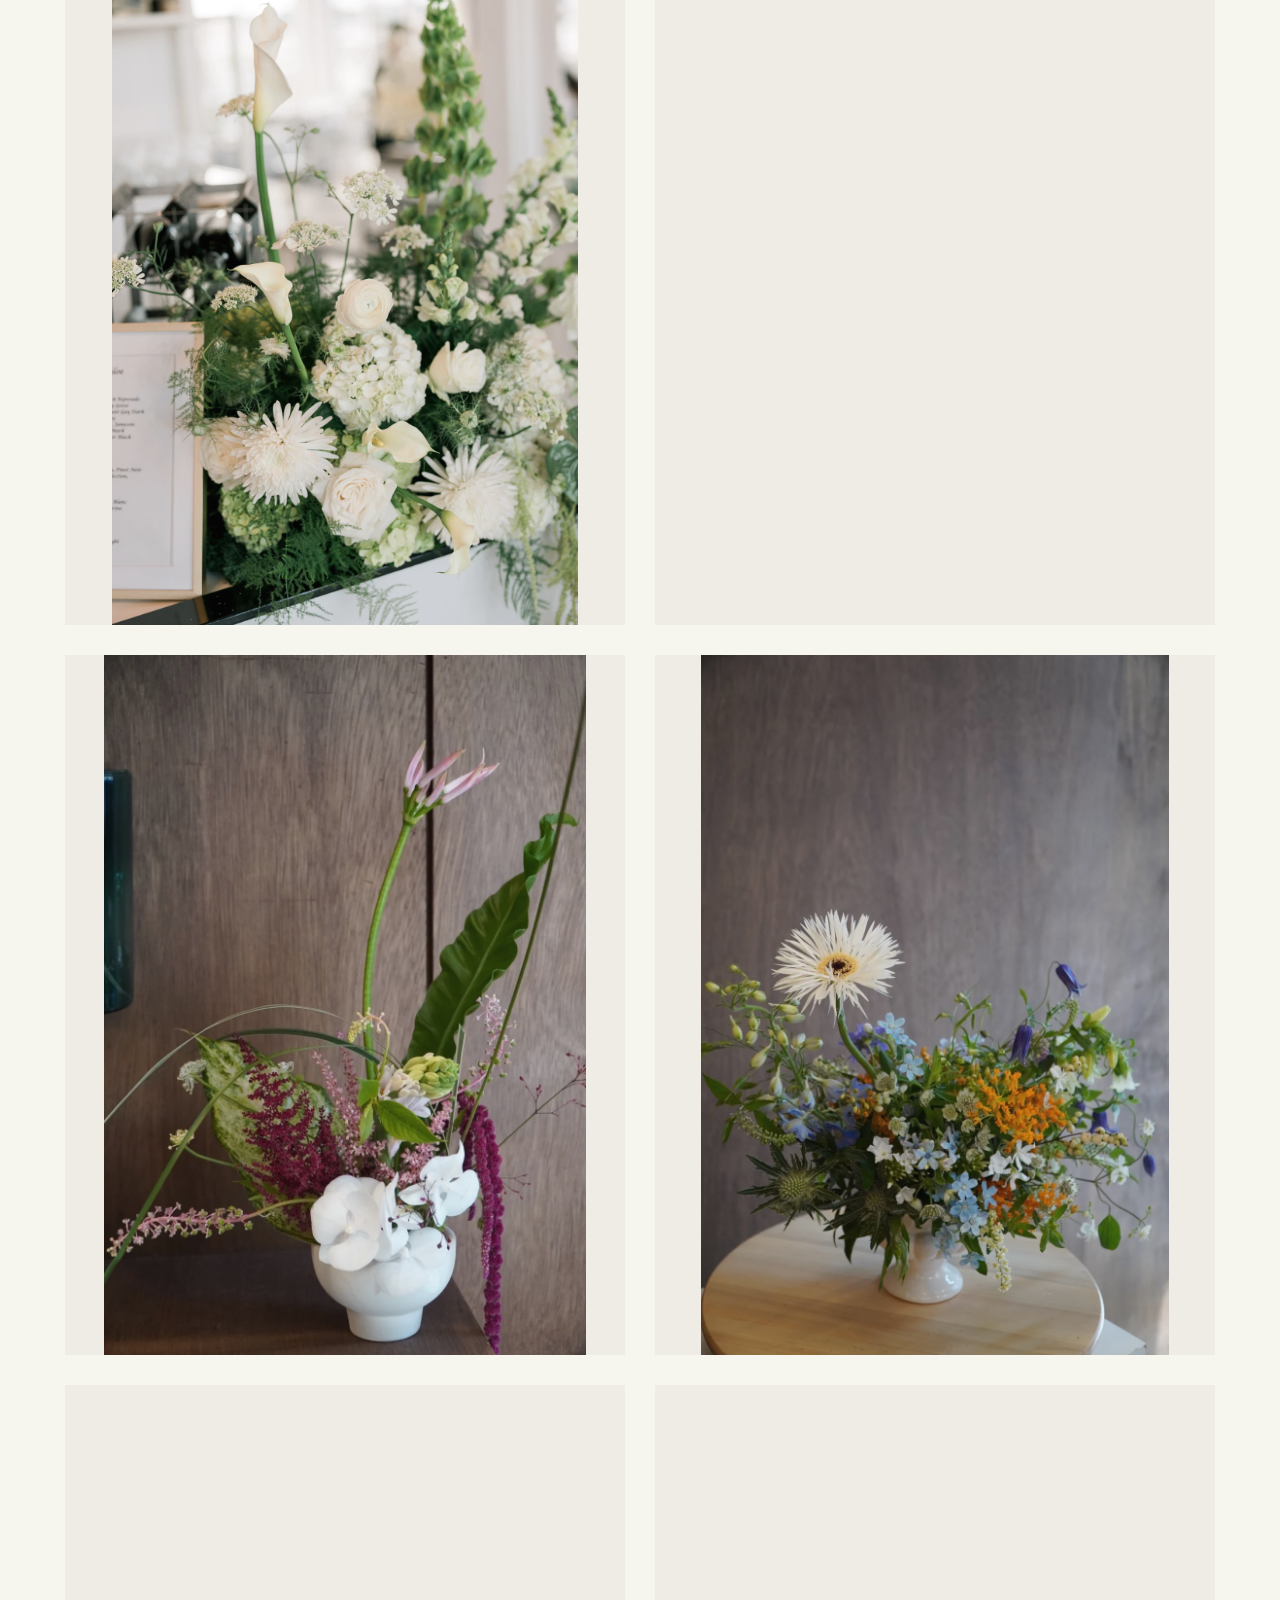
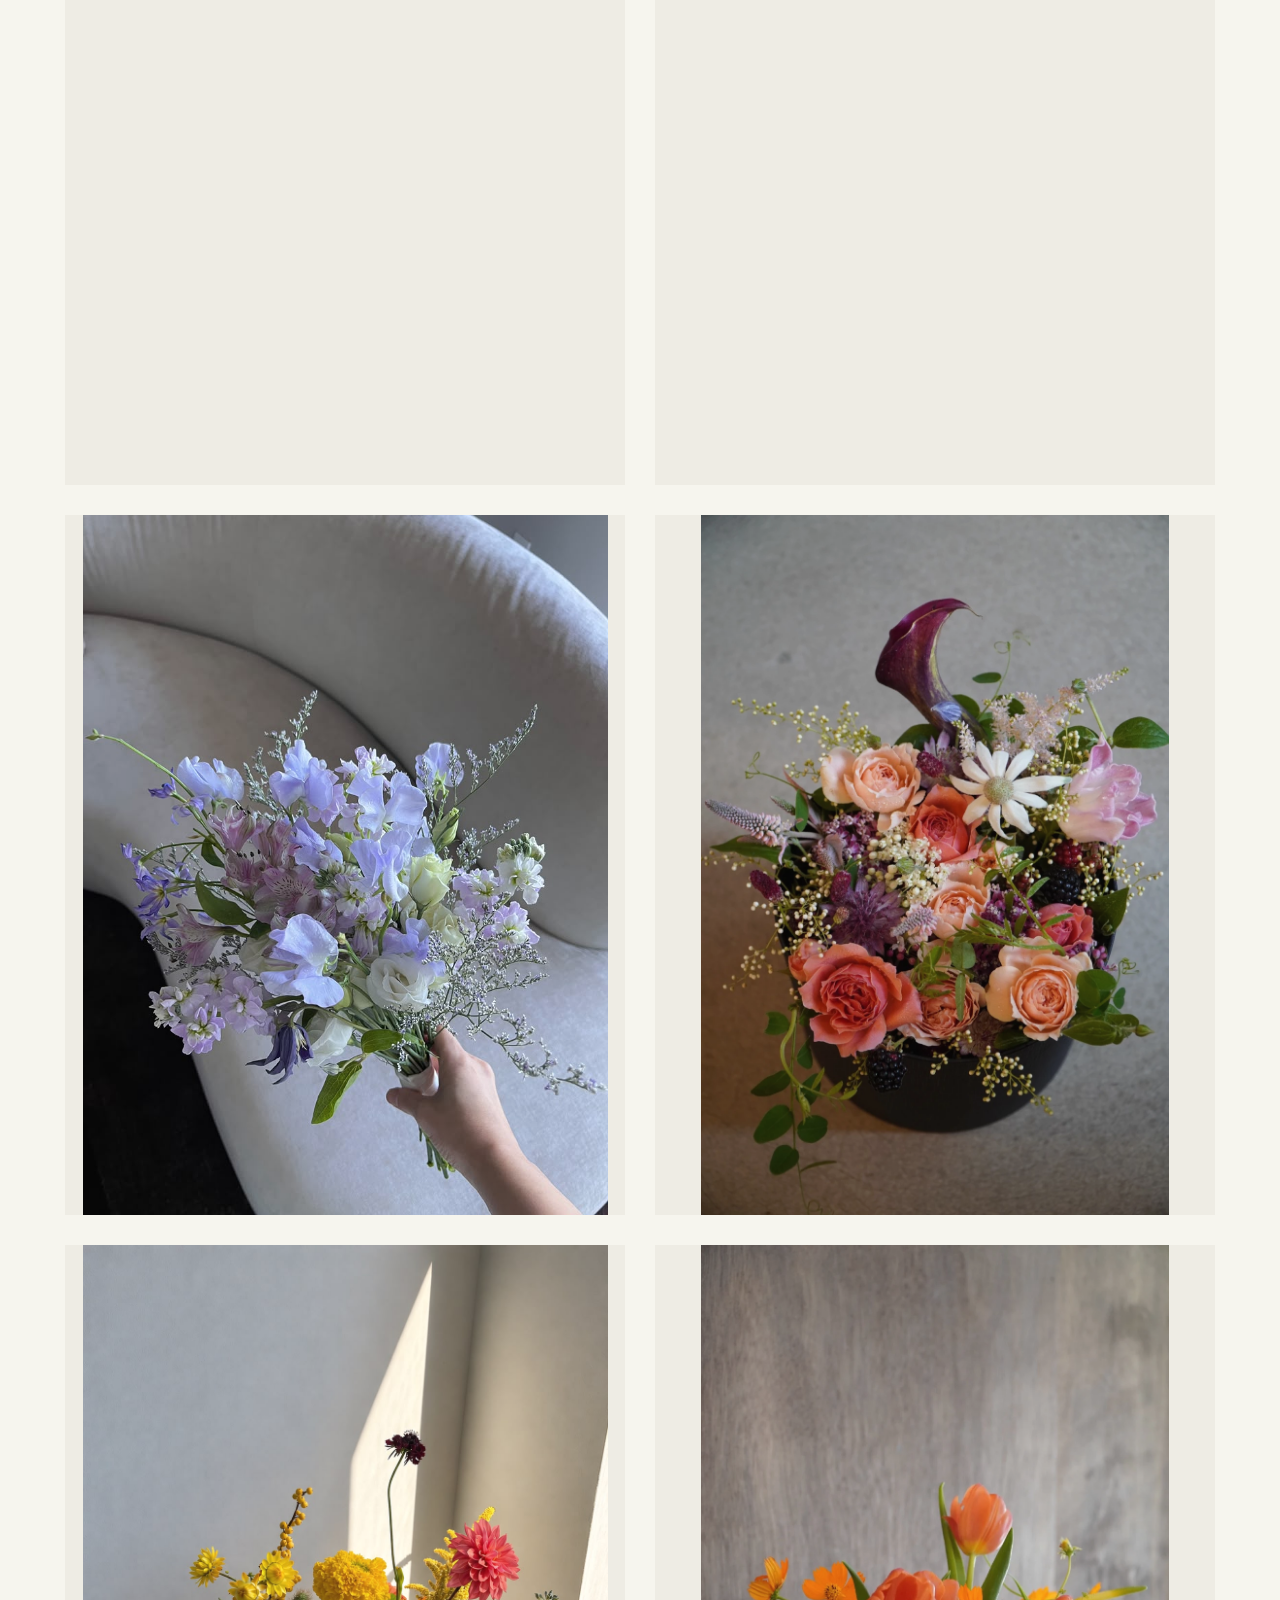
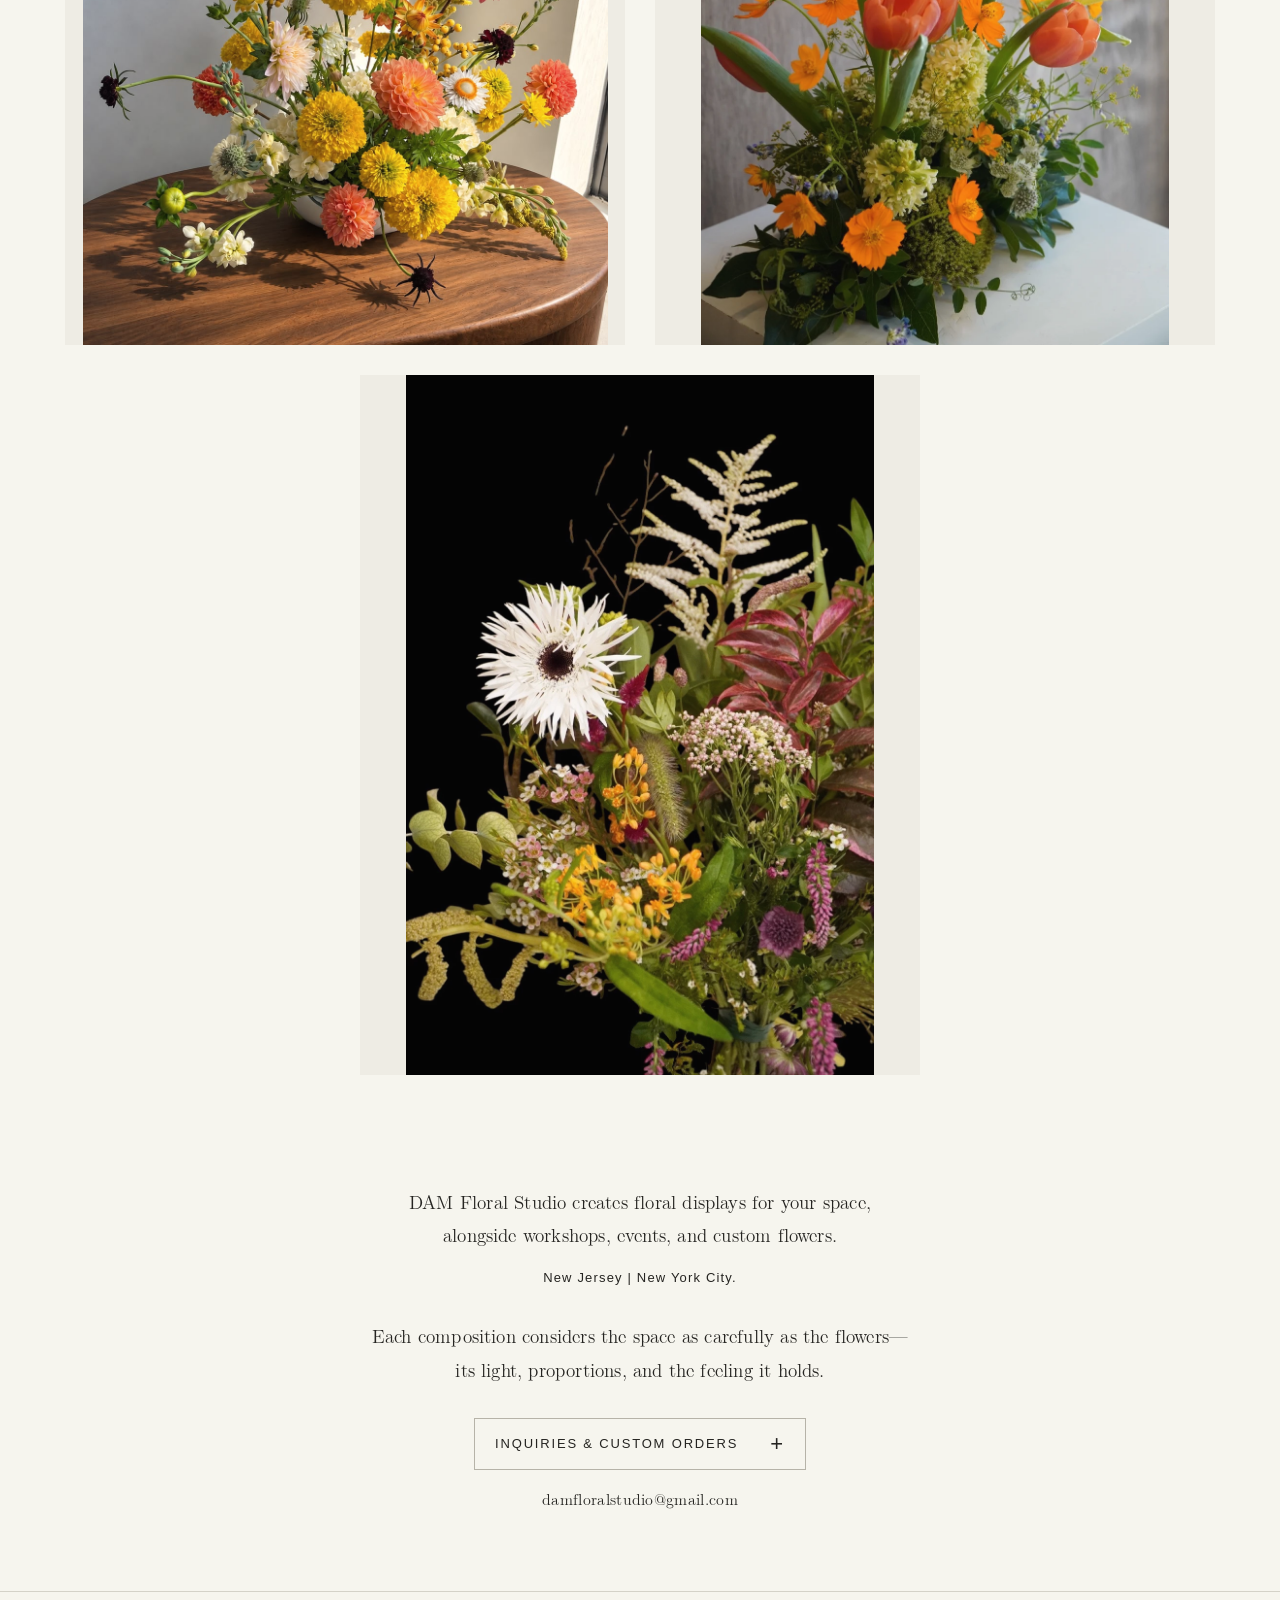
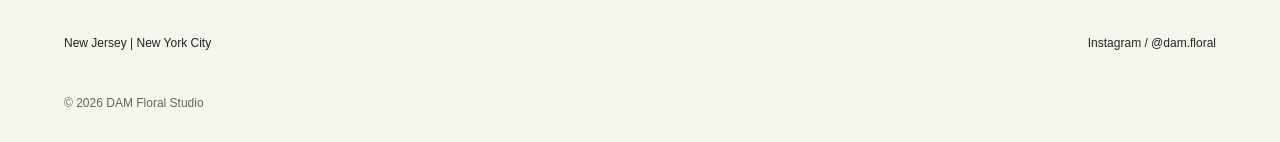
==== commit 540ea498: "Add custom order page (pickup or Hoboken delivery); retire Thanksgiving pages - order.html / order.j" ====
--- a/index.html
+++ b/index.html
@@ -36,8 +36,8 @@
 <a class="skip" href="#main">Skip to content</a>
 <header class="header"><a class="brand original-logo" href="#" aria-label="DAM Floral Studio home"><img src="assets/logo.png" alt="DAM Floral Studio"></a><div class="header-icons"><a href="https://www.instagram.com/dam.floral/" target="_blank" rel="noopener noreferrer" aria-label="Instagram — DAM Floral Studio"><svg viewBox="0 0 24 24" fill="none" stroke="currentColor" stroke-width="1.6" aria-hidden="true"><rect x="3.5" y="3.5" width="17" height="17" rx="5"/><circle cx="12" cy="12" r="4"/><circle cx="17.4" cy="6.7" r=".8" fill="currentColor" stroke="none"/></svg></a><a href="mailto:damfloralstudio@gmail.com" aria-label="Email DAM Floral Studio"><svg viewBox="0 0 24 24" fill="none" stroke="currentColor" stroke-width="1.6" aria-hidden="true"><rect x="3" y="5.5" width="18" height="13"/><path d="m3 6 9 7 9-7"/></svg></a></div></header>
 <main id="main">
-<section class="tg-promo" id="tg-promo" aria-label="Thanksgiving pre-orders"><a class="tg-promo-poster" href="thanksgiving.html?utm_source=homepage&amp;utm_medium=poster" tabindex="-1" aria-hidden="true"><img src="assets/preorder_poster.jpg" width="1836" height="857" alt="" fetchpriority="high"></a><a class="tg-promo-button" href="thanksgiving.html?utm_source=homepage&amp;utm_medium=button">Thanksgiving pre-orders <span aria-hidden="true">→</span></a><p class="tg-promo-note">Order by Wed, Nov 18 · Pickup Nov 24 &amp; 25</p></section>
+
 <section class="hero" aria-labelledby="hero-title"><div class="hero-copy"><h1 id="hero-title" class="artwork-title"><img src="assets/hero-title-light.png" alt="An artful sense of place." width="1792" height="896"></h1><p class="hero-description">Flowers that belong<br>to a space, a moment, a feeling.</p><p class="hero-description">Hoboken-based floral design & spatial styling<br>New Jersey | New York City</p><button class="hero-inquiry" data-request="General inquiry"><span>Inquiries & custom orders</span><span class="request-mark" aria-hidden="true">+</span></button><a class="hero-email" href="mailto:damfloralstudio@gmail.com">damfloralstudio@gmail.com</a></div><figure class="hero-photo"><img src="assets/home.webp" alt="Sculptural white and green flowers in a softly lit interior" fetchpriority="high"></figure></section>
 <section class="work section" id="work" aria-label="Selected portfolio"><div class="gallery"><article class="project"><button class="image-button" data-image="assets/lobby.webp" aria-label="View portfolio image: Botanical floral display in an architectural interior"><img src="assets/lobby.webp" alt="Botanical floral display in an architectural interior" loading="lazy" decoding="async"></button></article><article class="project"><button class="image-button" data-image="assets/celebration-full.webp" aria-label="View portfolio image: Complete Korean first birthday table with white orchids and botanical floral styling"><img src="assets/celebration-full.webp" alt="Complete Korean first birthday table with white orchids and botanical floral styling" loading="lazy" decoding="async"></button></article><article class="project"><button class="image-button" data-image="assets/installation.webp" aria-label="View portfolio image: Floral installation in a light-filled event room"><img src="assets/installation.webp" alt="Floral installation in a light-filled event room" loading="lazy" decoding="async"></button></article><article class="project"><button class="image-button" data-image="assets/reception-room.webp" aria-label="View portfolio image: White and green flowers in a sunlit reception space"><img src="assets/reception-room.webp" alt="White and green flowers in a sunlit reception space" loading="lazy" decoding="async"></button></article><article class="project"><button class="image-button" data-image="assets/autumn-space.jpeg" aria-label="View portfolio image: Autumn arrangement of red dahlias, orange marigolds, peach alstroemeria and burgundy amaranth in a white vase on a stone pedestal"><img src="assets/autumn-space.jpeg" alt="Autumn arrangement of red dahlias, orange marigolds, peach alstroemeria and burgundy amaranth in a white vase on a stone pedestal" loading="lazy" decoding="async"></button></article><article class="project"><button class="image-button" data-image="assets/brand.webp" aria-label="View portfolio image: Vibrant florals styled around a brand display"><img src="assets/brand.webp" alt="Vibrant florals styled around a brand display" loading="lazy" decoding="async"></button></article><article class="project"><button class="image-button" data-image="assets/reception-detail.webp" aria-label="View portfolio image: White reception flowers and botanical details"><img src="assets/reception-detail.webp" alt="White reception flowers and botanical details" loading="lazy" decoding="async"></button></article><article class="project"><button class="image-button" data-image="assets/lavender-green.jpeg" aria-label="View portfolio image: Lavender, white and green arrangement with orange roses, hydrangea and trailing amaranth in a white vase"><img src="assets/lavender-green.jpeg" alt="Lavender, white and green arrangement with orange roses, hydrangea and trailing amaranth in a white vase" loading="lazy" decoding="async"></button></article><article class="project"><button class="image-button" data-image="assets/sculptural.webp" aria-label="View portfolio image: Sculptural flowers and expressive branches"><img src="assets/sculptural.webp" alt="Sculptural flowers and expressive branches" loading="lazy" decoding="async"></button></article><article class="project"><button class="image-button" data-image="assets/botanical.webp" aria-label="View portfolio image: Airy garden flowers in white, lilac and warm orange"><img src="assets/botanical.webp" alt="Airy garden flowers in white, lilac and warm orange" loading="lazy" decoding="async"></button></article><article class="project"><button class="image-button" data-image="assets/pastel.webp" aria-label="View portfolio image: Soft pink and lilac flowers in a ceramic vessel"><img src="assets/pastel.webp" alt="Soft pink and lilac flowers in a ceramic vessel" loading="lazy" decoding="async"></button></article><article class="project"><button class="image-button" data-image="assets/modern-bouquet.webp" aria-label="View portfolio image: Pink and yellow flowers in a modern bouquet"><img src="assets/modern-bouquet.webp" alt="Pink and yellow flowers in a modern bouquet" loading="lazy" decoding="async"></button></article><article class="project"><button class="image-button" data-image="assets/bridal-bouquet.jpeg" aria-label="View portfolio image: Hand-tied bridal bouquet of lavender sweet peas, pink alstroemeria and white lisianthus"><img src="assets/bridal-bouquet.jpeg" alt="Hand-tied bridal bouquet of lavender sweet peas, pink alstroemeria and white lisianthus" loading="lazy" decoding="async"></button></article><article class="project"><button class="image-button" data-image="assets/seasonal.webp" aria-label="View portfolio image: Seasonal flowers in rose, orange and burgundy"><img src="assets/seasonal.webp" alt="Seasonal flowers in rose, orange and burgundy" loading="lazy" decoding="async"></button></article><article class="project"><button class="image-button" data-image="assets/autumn-arrangement.jpeg" aria-label="View portfolio image: Sunlit arrangement of yellow marigolds, coral dahlias and dark scabiosa on a wooden table"><img src="assets/autumn-arrangement.jpeg" alt="Sunlit arrangement of yellow marigolds, coral dahlias and dark scabiosa on a wooden table" loading="lazy" decoding="async"></button></article><article class="project"><button class="image-button" data-image="assets/orange.webp" aria-label="View portfolio image: Orange tulips and seasonal flowers"><img src="assets/orange.webp" alt="Orange tulips and seasonal flowers" loading="lazy" decoding="async"></button></article><article class="project"><button class="image-button" data-image="assets/textural.webp" aria-label="View portfolio image: Expressive white and colorful flowers against a dark background"><img src="assets/textural.webp" alt="Expressive white and colorful flowers against a dark background" loading="lazy" decoding="async"></button></article></div></section><section class="studio section" id="studio"><div class="studio-copy"><p class="brand-intro">DAM Floral Studio creates floral displays for your space,<br class="copy-break">alongside workshops, events, and custom flowers.</p><p class="brand-location">New Jersey | New York City.</p><p class="brand-philosophy">Each composition considers the space as carefully as the flowers—<br class="copy-break">its light, proportions, and the feeling it holds.</p></div><div class="minimal-contact" id="contact"><button class="hero-inquiry" data-request="General inquiry"><span>Inquiries & custom orders</span><span class="request-mark" aria-hidden="true">+</span></button><a class="hero-email" href="mailto:damfloralstudio@gmail.com">damfloralstudio@gmail.com</a></div></section></main><footer><a class="footer-name" href="#">DAM <span>Floral Studio</span></a><p>New Jersey | New York City</p><a href="https://www.instagram.com/dam.floral/" target="_blank" rel="noopener noreferrer">Instagram / @dam.floral</a><p class="copyright">© <span id="year">2026</span> DAM Floral Studio</p></footer>
 <dialog class="lightbox" aria-label="Portfolio image viewer"><button class="close" aria-label="Close image viewer">Close</button><img src="assets/home.webp" alt=""></dialog>
-<dialog class="request-dialog" aria-labelledby="request-title"><button class="request-close" aria-label="Close inquiry form">Close</button><p class="eyebrow">DAM Floral Studio</p><h2 id="request-title">Your <em>request</em></h2><p class="form-intro">A few details to help us begin.</p><form id="request-form" action="https://formspree.io/f/meaekvjb" method="POST"><input type="hidden" name="_subject" value="DAM Floral Studio — General inquiry"><input type="text" name="_gotcha" tabindex="-1" autocomplete="off" aria-hidden="true" style="display:none"><div class="form-grid"><label>Your name<input name="name" autocomplete="name" required maxlength="100"></label><label>Your email<input name="email" type="email" autocomplete="email" required maxlength="160"></label></div><label>I’m interested in<select name="service"><option>General inquiry</option><option>Space styling</option><option>Floral Workshop</option><option>Subscription</option><option>Event</option><option>Custom order</option></select></label><div class="form-grid"><label>Preferred date (optional)<input name="date" type="date"></label><label>Location (optional)<input name="location" placeholder="City or venue" maxlength="180"></label></div><label>Estimated budget (optional)<input name="budget" placeholder="Your approximate budget" maxlength="100"></label><label>Tell us about your request<textarea name="message" rows="4" required maxlength="4000" placeholder="Your idea, occasion, colors, quantities, or anything you’d like us to know."></textarea></label><p class="form-note">Please allow at least one week for custom flower orders. Shorter-notice requests depend on availability.</p><button class="request-button" type="submit">Send request</button><p class="form-note">We’ll reply by email, usually within 1–2 business days. Orders are confirmed after we reply.</p><p class="form-note">Your details are used only to respond to your inquiry.</p><p id="request-status" role="status"></p><a class="direct-email" href="mailto:damfloralstudio@gmail.com">Or email us directly</a></form></dialog></body></html>
+<dialog class="request-dialog" aria-labelledby="request-title"><button class="request-close" aria-label="Close inquiry form">Close</button><p class="eyebrow">DAM Floral Studio</p><h2 id="request-title">Your <em>request</em></h2><p class="form-intro">A few details to help us begin.</p><form id="request-form" action="https://formspree.io/f/meaekvjb" method="POST"><input type="hidden" name="_subject" value="DAM Floral Studio — General inquiry"><input type="text" name="_gotcha" tabindex="-1" autocomplete="off" aria-hidden="true" style="display:none"><div class="form-grid"><label>Your name<input name="name" autocomplete="name" required maxlength="100"></label><label>Your email<input name="email" type="email" autocomplete="email" required maxlength="160"></label></div><label>I’m interested in<select name="service"><option>General inquiry</option><option>Space styling</option><option>Floral Workshop</option><option>Subscription</option><option>Event</option><option>Custom order</option></select></label><div class="form-grid"><label>Preferred date (optional)<input name="date" type="date"></label><label>Location (optional)<input name="location" placeholder="City or venue" maxlength="180"></label></div><label>Estimated budget (optional)<input name="budget" placeholder="Your approximate budget" maxlength="100"></label><label>Tell us about your request<textarea name="message" rows="4" required maxlength="4000" placeholder="Your idea, occasion, colors, quantities, or anything you’d like us to know."></textarea></label><p class="form-note">Please allow at least 3 days for custom flower orders. Shorter-notice requests depend on availability.</p><button class="request-button" type="submit">Send request</button><p class="form-note">We’ll reply by email, usually within 1–2 business days. Orders are confirmed after we reply.</p><p class="form-note">Your details are used only to respond to your inquiry.</p><p id="request-status" role="status"></p><a class="direct-email" href="mailto:damfloralstudio@gmail.com">Or email us directly</a></form></dialog></body></html>
--- a/style.css
+++ b/style.css
@@ -115,14 +115,23 @@
 .tg-closed{padding:30px 20px;font-size:19px}
 }
 
-/* ===== Homepage Thanksgiving pre-order promo (poster + button); hidden by script.js after Nov 18 ===== */
-.tg-promo{max-width:1400px;margin:0 auto;padding:8px 5% 6px;text-align:center}
-.tg-promo[hidden]{display:none}
-.tg-promo-poster{display:block;max-width:1150px;margin:0 auto}
-.tg-promo-poster img{width:100%;height:auto}
-.tg-promo-poster:hover{opacity:.92}
-.tg-promo-button{display:inline-flex;align-items:center;gap:14px;margin-top:22px;padding:16px 28px;background:var(--ink);border:1px solid var(--ink);color:var(--paper);font-size:13px;letter-spacing:.14em;text-transform:uppercase;transition:background .2s}
-.tg-promo-button:hover{background:#45433d;opacity:1}
-.tg-promo-button span{font-size:16px;letter-spacing:0;line-height:1}
-.tg-promo-note{margin:12px 0 0;font-size:13px;letter-spacing:.04em;color:var(--muted)}
-@media(max-width:600px){.tg-promo{padding:4px 0 0}.tg-promo-note{padding:0 16px}.tg-promo-button{margin-top:18px;padding:15px 22px;font-size:12px;letter-spacing:.12em}.tg-promo-note{font-size:12px}}
+/* ===== Custom order page (order.html) additions ===== */
+.tg-subtitle{font-size:12px;letter-spacing:.14em;text-transform:uppercase;color:var(--muted);margin:0 0 10px}
+.tg-more{text-align:center;font-size:14px;color:var(--muted);margin:28px 0 0}
+.tg-name .form-note{display:block;font-family:Arial,Helvetica,sans-serif;font-size:13px;letter-spacing:0;margin:8px 0 0}
+.tg-address[hidden],.tg-zone[hidden],.tg-submit[hidden],.tg-link[hidden]{display:none}
+.tg-address{border:0;margin:0;padding:0;min-width:0}
+.tg-address legend{margin-bottom:16px}
+.tg-address label{font-size:14px;margin-bottom:14px}
+.tg-zone{margin-top:4px;padding:16px 18px;border:1px solid #c9c6bb;background:#fbfaf5;font-size:15px}
+.tg-zone p{margin:0}
+.tg-zone[data-mode="checkout"]{border-color:var(--ink)}
+.tg-zone[data-mode="unavailable"],.tg-zone[data-mode="error"]{color:var(--muted)}
+.tg-zone .tg-link{margin-top:12px}
+
+/* ===== Homepage entry points to order.html ===== */
+.header-order{font-size:12px;letter-spacing:.14em;text-transform:uppercase;white-space:nowrap;margin-right:8px;border-bottom:1px solid var(--ink);min-height:0!important;min-width:0!important;padding:2px 0}
+.hero-actions{display:flex;flex-wrap:wrap;justify-content:center;gap:12px}
+.hero-order{display:inline-flex;align-items:center;font-size:13px;letter-spacing:.14em;text-transform:uppercase;padding:14px 22px;background:var(--ink);border:1px solid var(--ink);color:var(--paper);transition:background .2s}
+.hero-order:hover{background:#45433d;opacity:1}
+@media(max-width:600px){.header-order{font-size:11px;letter-spacing:.1em;margin-right:6px}.hero-order{font-size:11px;letter-spacing:.11em;padding:14px 17px}}
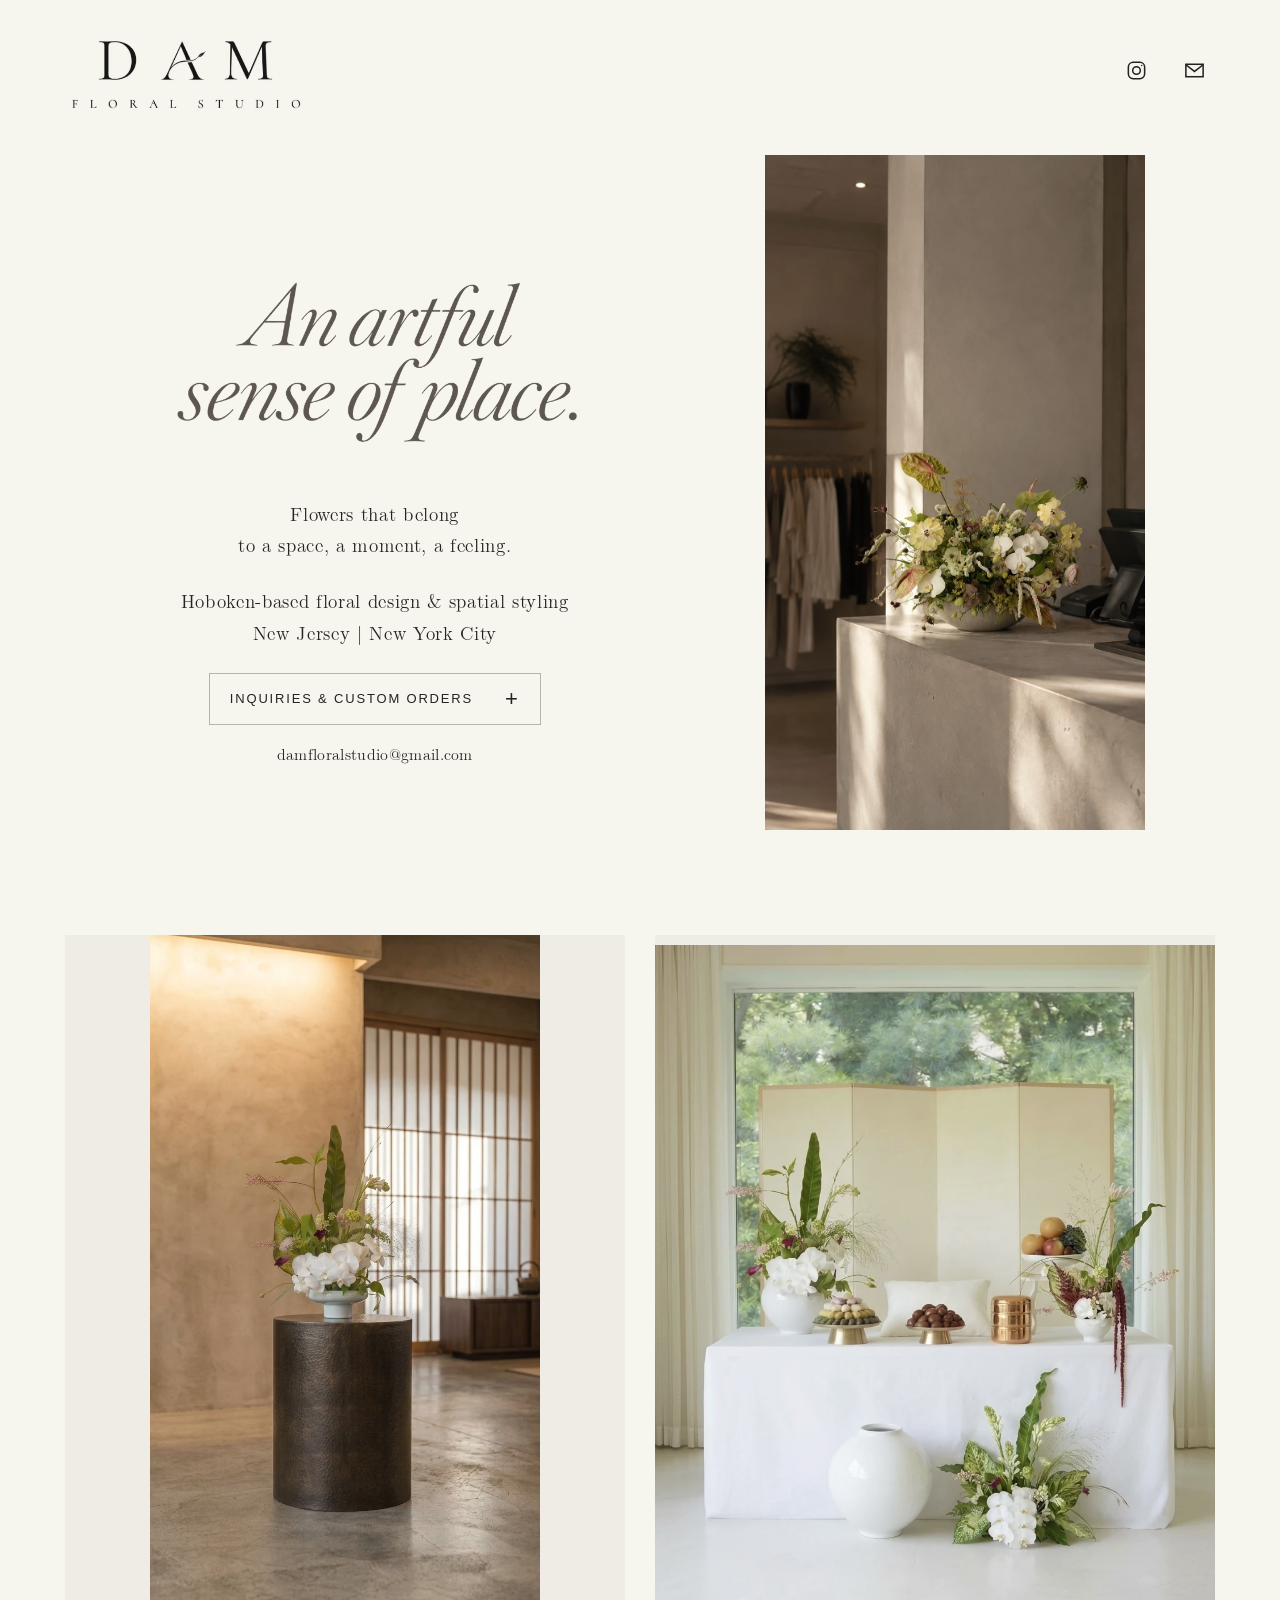
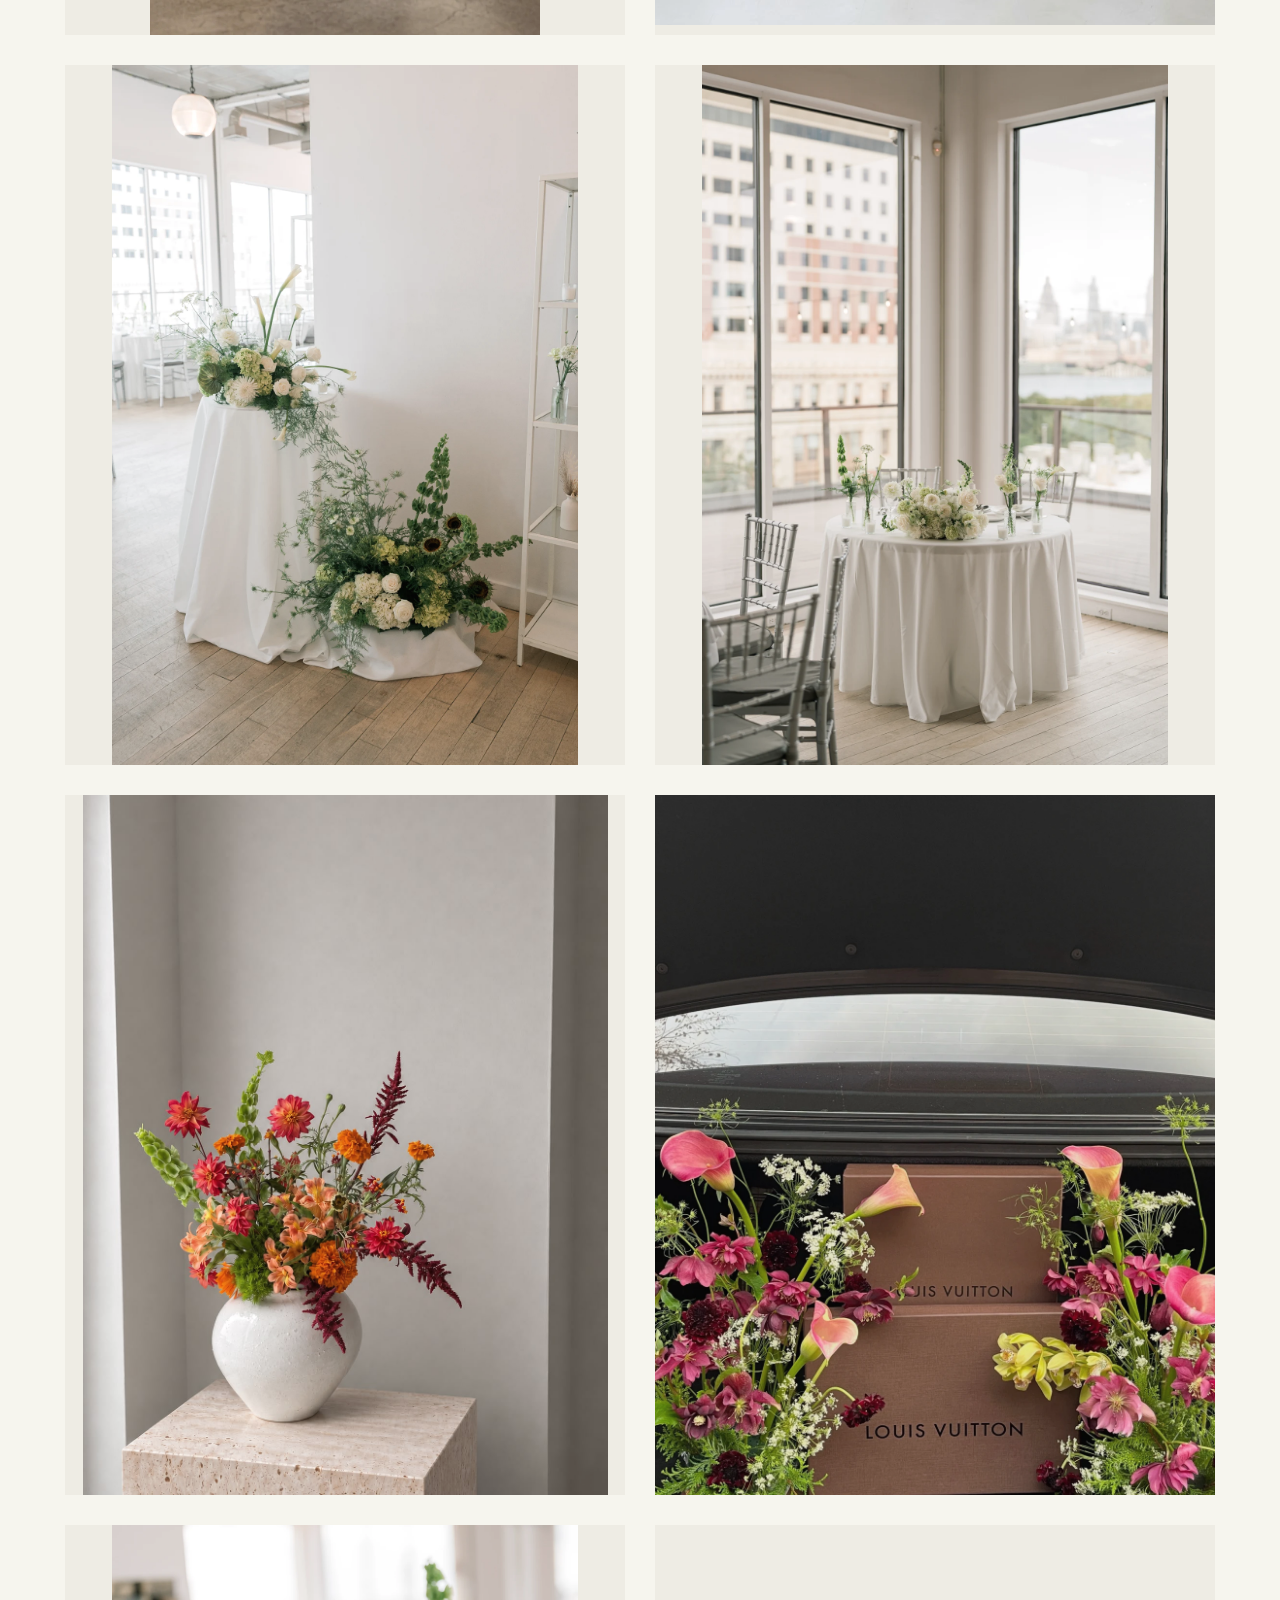
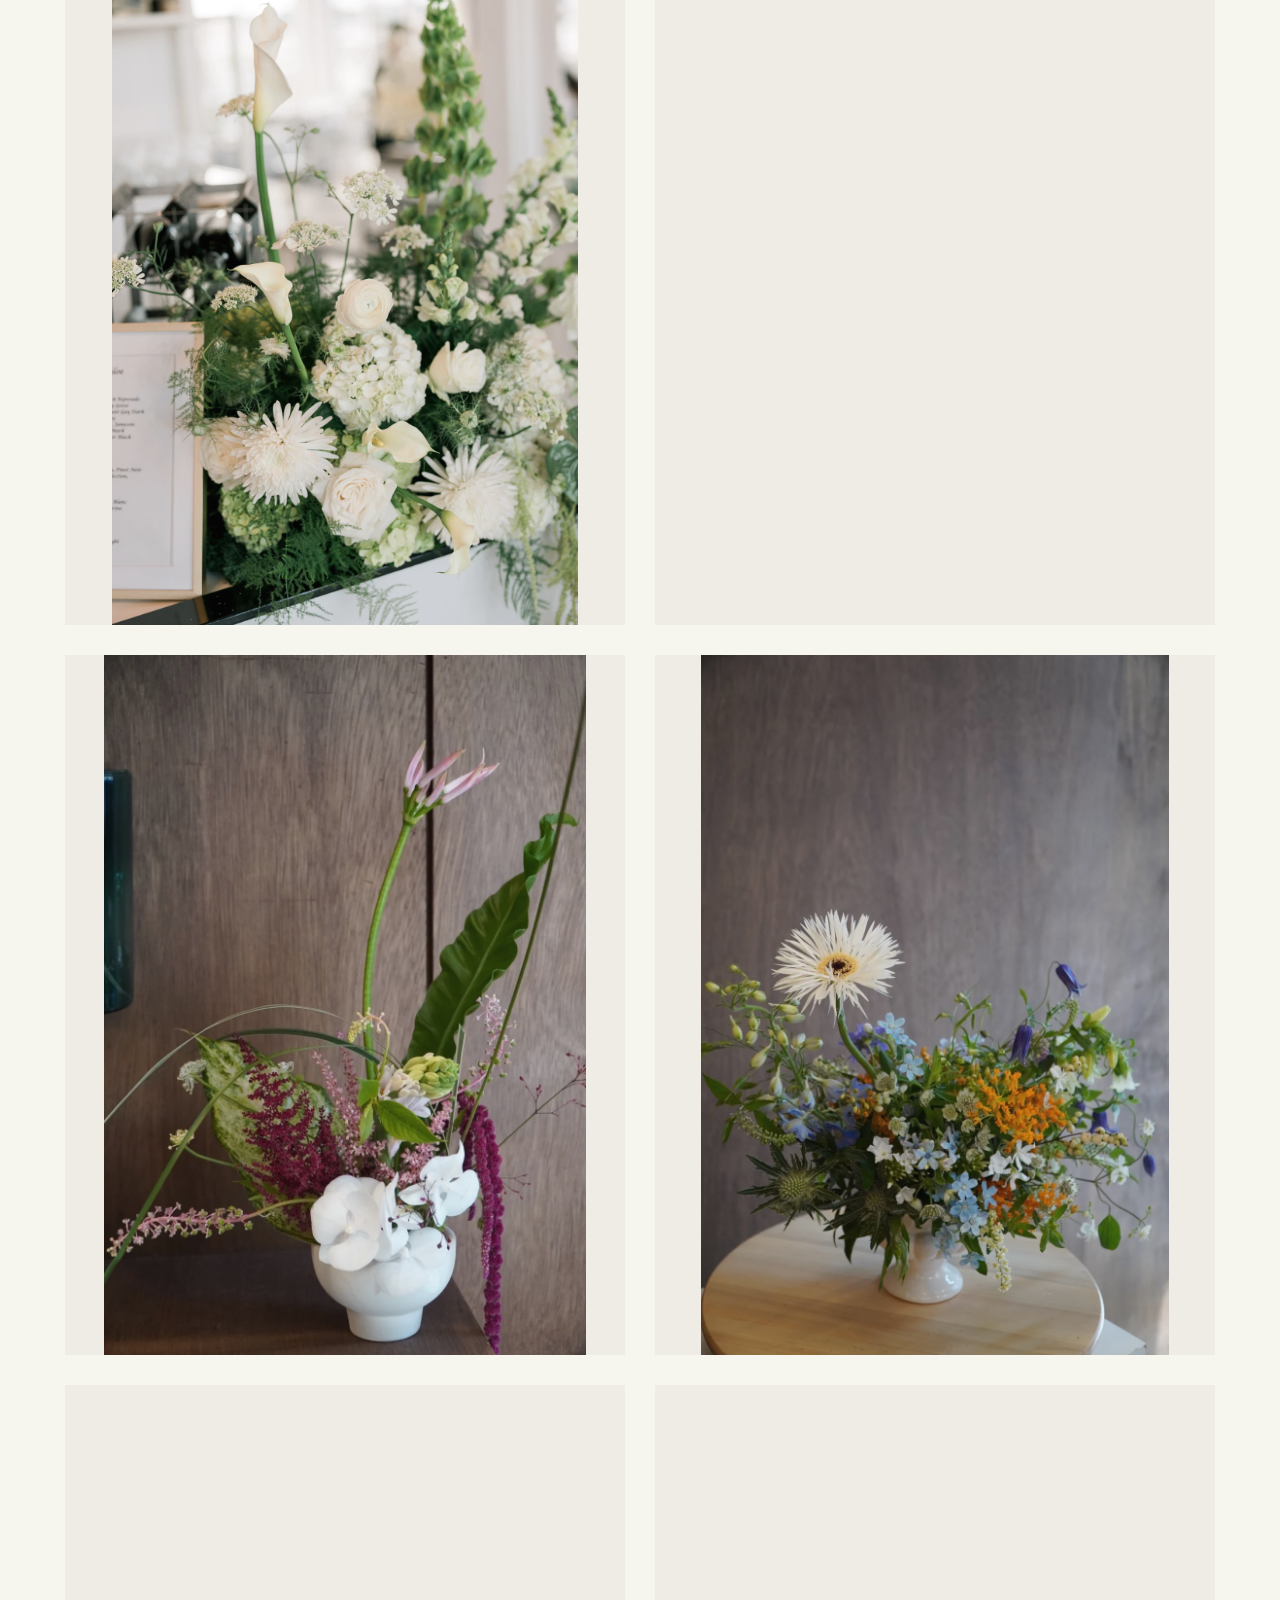
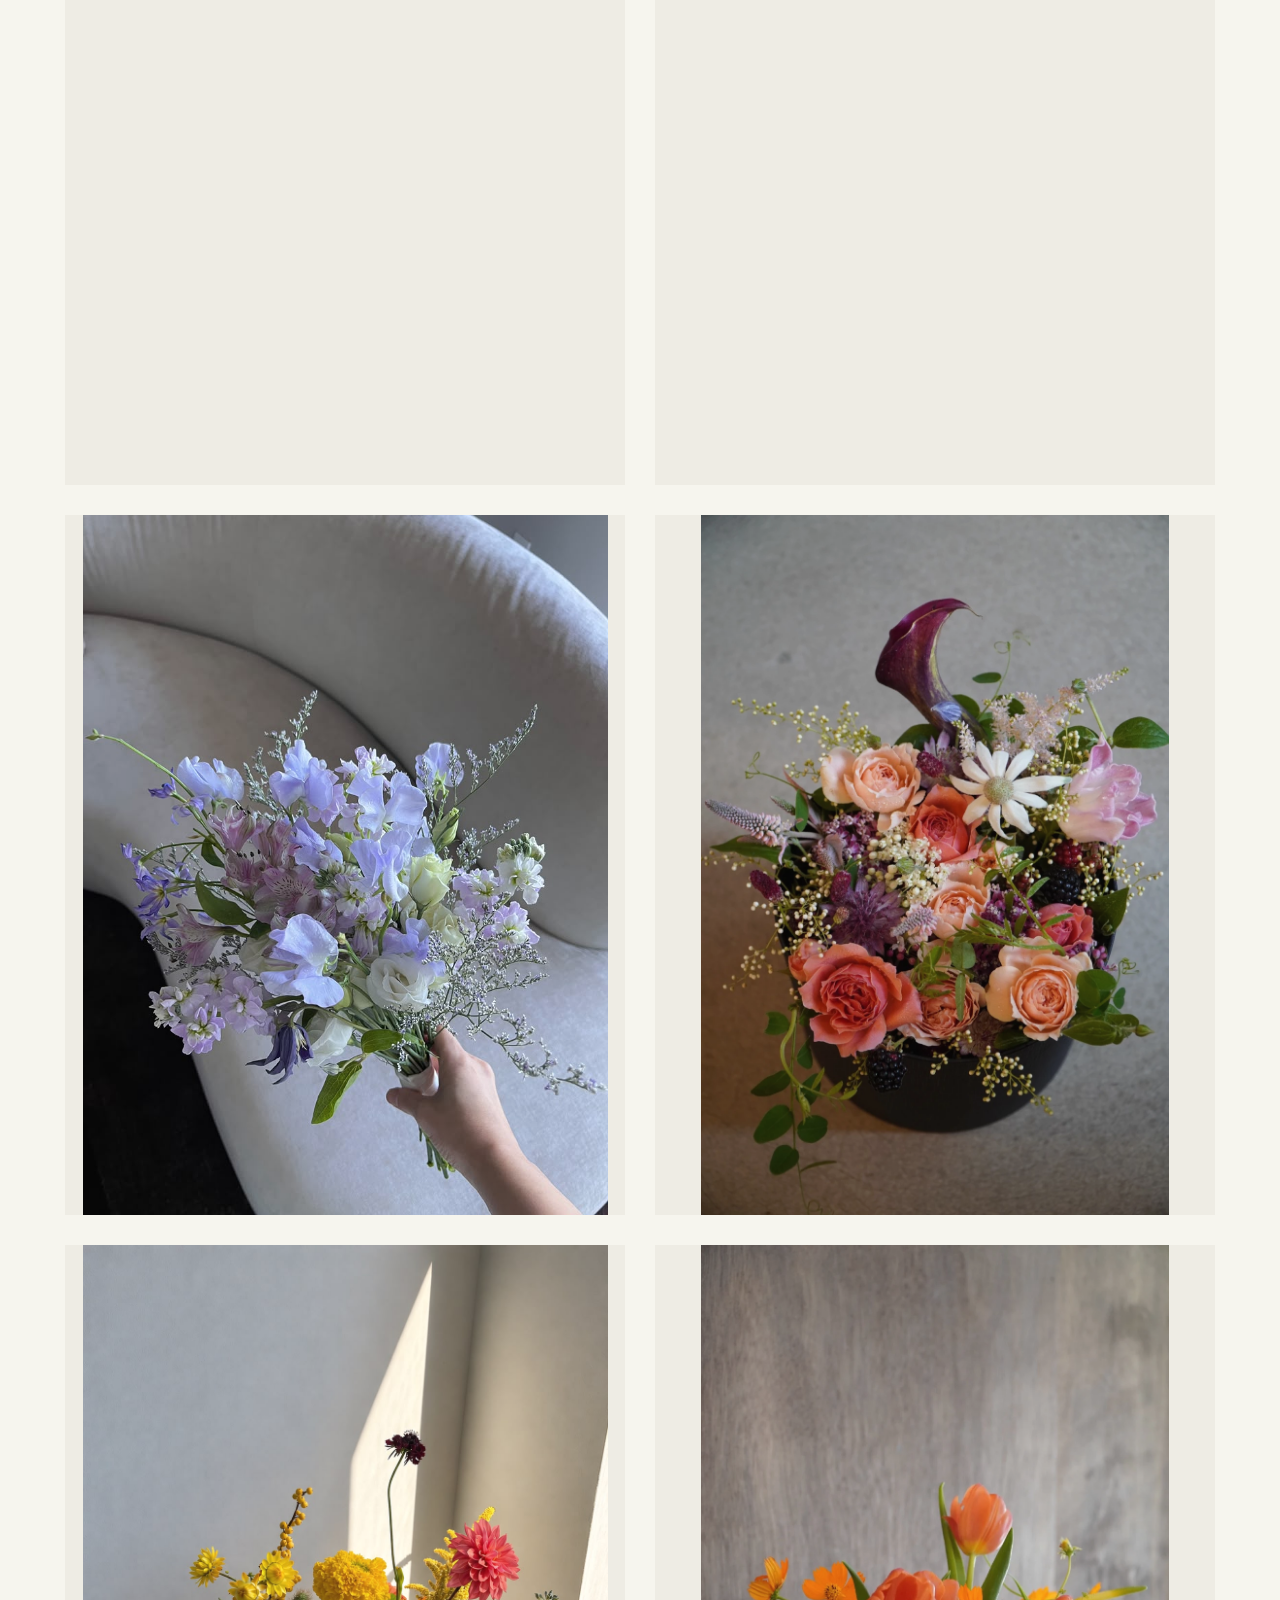
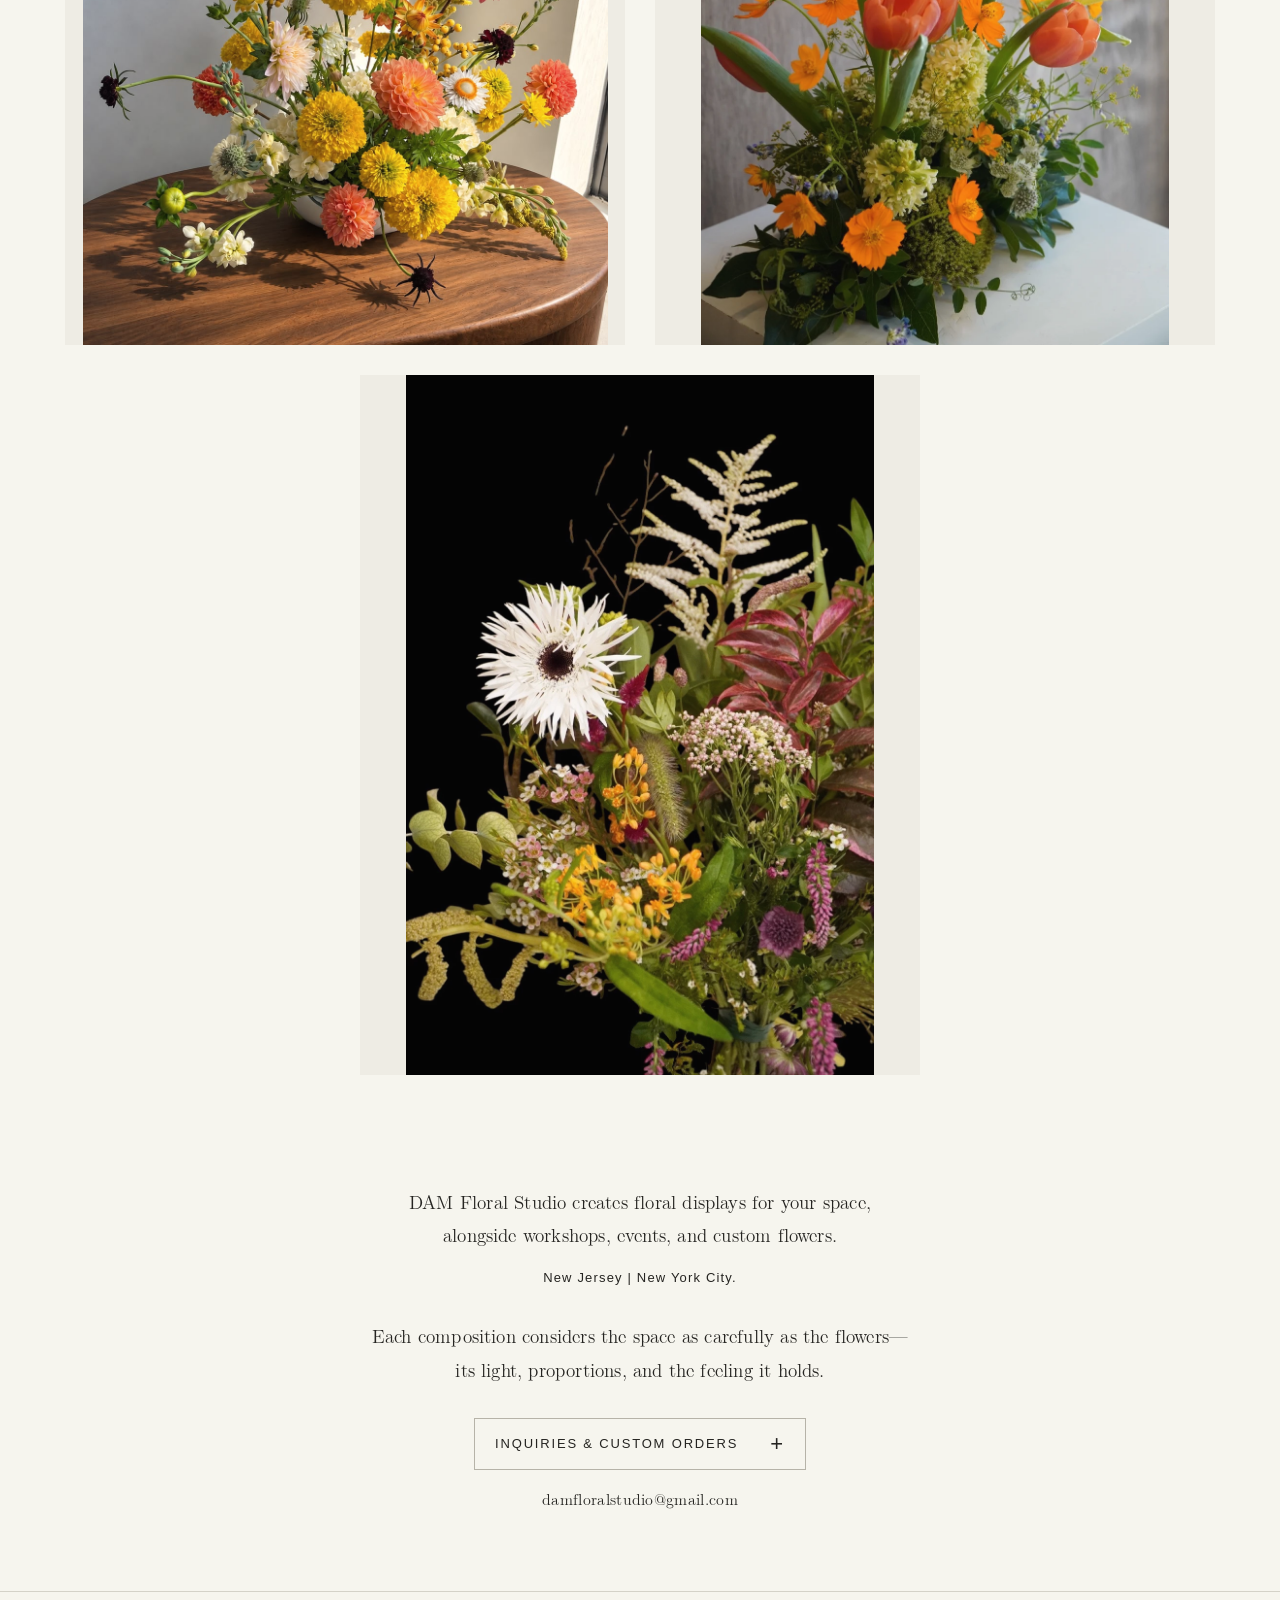
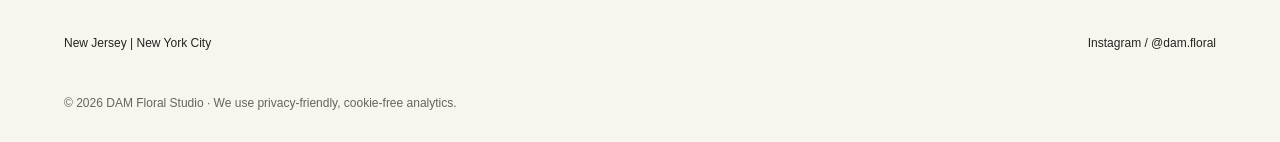
==== commit 011ea2c4: "Analytics for the custom order flow, homepage and inquiry form - Homepage: cookie-free Umami script " ====
--- a/index.html
+++ b/index.html
@@ -30,7 +30,7 @@
 }
 </script>
 <link rel="icon" href="favicon.ico" sizes="16x16 32x32 48x48"><link rel="icon" href="favicon-192.png" type="image/png" sizes="192x192"><link rel="apple-touch-icon" href="apple-touch-icon.png">
-<link rel="stylesheet" href="style.css"><script src="script.js" defer></script>
+<link rel="stylesheet" href="style.css"><script defer src="https://cloud.umami.is/script.js" data-website-id="1289bc39-6ae9-4569-83f2-73a3d4c60259" data-domains="damfloralstudio.com"></script><script src="script.js" defer></script>
 </head>
 <body>
 <a class="skip" href="#main">Skip to content</a>
@@ -38,6 +38,6 @@
 <main id="main">
 
 <section class="hero" aria-labelledby="hero-title"><div class="hero-copy"><h1 id="hero-title" class="artwork-title"><img src="assets/hero-title-light.png" alt="An artful sense of place." width="1792" height="896"></h1><p class="hero-description">Flowers that belong<br>to a space, a moment, a feeling.</p><p class="hero-description">Hoboken-based floral design & spatial styling<br>New Jersey | New York City</p><button class="hero-inquiry" data-request="General inquiry"><span>Inquiries & custom orders</span><span class="request-mark" aria-hidden="true">+</span></button><a class="hero-email" href="mailto:damfloralstudio@gmail.com">damfloralstudio@gmail.com</a></div><figure class="hero-photo"><img src="assets/home.webp" alt="Sculptural white and green flowers in a softly lit interior" fetchpriority="high"></figure></section>
-<section class="work section" id="work" aria-label="Selected portfolio"><div class="gallery"><article class="project"><button class="image-button" data-image="assets/lobby.webp" aria-label="View portfolio image: Botanical floral display in an architectural interior"><img src="assets/lobby.webp" alt="Botanical floral display in an architectural interior" loading="lazy" decoding="async"></button></article><article class="project"><button class="image-button" data-image="assets/celebration-full.webp" aria-label="View portfolio image: Complete Korean first birthday table with white orchids and botanical floral styling"><img src="assets/celebration-full.webp" alt="Complete Korean first birthday table with white orchids and botanical floral styling" loading="lazy" decoding="async"></button></article><article class="project"><button class="image-button" data-image="assets/installation.webp" aria-label="View portfolio image: Floral installation in a light-filled event room"><img src="assets/installation.webp" alt="Floral installation in a light-filled event room" loading="lazy" decoding="async"></button></article><article class="project"><button class="image-button" data-image="assets/reception-room.webp" aria-label="View portfolio image: White and green flowers in a sunlit reception space"><img src="assets/reception-room.webp" alt="White and green flowers in a sunlit reception space" loading="lazy" decoding="async"></button></article><article class="project"><button class="image-button" data-image="assets/autumn-space.jpeg" aria-label="View portfolio image: Autumn arrangement of red dahlias, orange marigolds, peach alstroemeria and burgundy amaranth in a white vase on a stone pedestal"><img src="assets/autumn-space.jpeg" alt="Autumn arrangement of red dahlias, orange marigolds, peach alstroemeria and burgundy amaranth in a white vase on a stone pedestal" loading="lazy" decoding="async"></button></article><article class="project"><button class="image-button" data-image="assets/brand.webp" aria-label="View portfolio image: Vibrant florals styled around a brand display"><img src="assets/brand.webp" alt="Vibrant florals styled around a brand display" loading="lazy" decoding="async"></button></article><article class="project"><button class="image-button" data-image="assets/reception-detail.webp" aria-label="View portfolio image: White reception flowers and botanical details"><img src="assets/reception-detail.webp" alt="White reception flowers and botanical details" loading="lazy" decoding="async"></button></article><article class="project"><button class="image-button" data-image="assets/lavender-green.jpeg" aria-label="View portfolio image: Lavender, white and green arrangement with orange roses, hydrangea and trailing amaranth in a white vase"><img src="assets/lavender-green.jpeg" alt="Lavender, white and green arrangement with orange roses, hydrangea and trailing amaranth in a white vase" loading="lazy" decoding="async"></button></article><article class="project"><button class="image-button" data-image="assets/sculptural.webp" aria-label="View portfolio image: Sculptural flowers and expressive branches"><img src="assets/sculptural.webp" alt="Sculptural flowers and expressive branches" loading="lazy" decoding="async"></button></article><article class="project"><button class="image-button" data-image="assets/botanical.webp" aria-label="View portfolio image: Airy garden flowers in white, lilac and warm orange"><img src="assets/botanical.webp" alt="Airy garden flowers in white, lilac and warm orange" loading="lazy" decoding="async"></button></article><article class="project"><button class="image-button" data-image="assets/pastel.webp" aria-label="View portfolio image: Soft pink and lilac flowers in a ceramic vessel"><img src="assets/pastel.webp" alt="Soft pink and lilac flowers in a ceramic vessel" loading="lazy" decoding="async"></button></article><article class="project"><button class="image-button" data-image="assets/modern-bouquet.webp" aria-label="View portfolio image: Pink and yellow flowers in a modern bouquet"><img src="assets/modern-bouquet.webp" alt="Pink and yellow flowers in a modern bouquet" loading="lazy" decoding="async"></button></article><article class="project"><button class="image-button" data-image="assets/bridal-bouquet.jpeg" aria-label="View portfolio image: Hand-tied bridal bouquet of lavender sweet peas, pink alstroemeria and white lisianthus"><img src="assets/bridal-bouquet.jpeg" alt="Hand-tied bridal bouquet of lavender sweet peas, pink alstroemeria and white lisianthus" loading="lazy" decoding="async"></button></article><article class="project"><button class="image-button" data-image="assets/seasonal.webp" aria-label="View portfolio image: Seasonal flowers in rose, orange and burgundy"><img src="assets/seasonal.webp" alt="Seasonal flowers in rose, orange and burgundy" loading="lazy" decoding="async"></button></article><article class="project"><button class="image-button" data-image="assets/autumn-arrangement.jpeg" aria-label="View portfolio image: Sunlit arrangement of yellow marigolds, coral dahlias and dark scabiosa on a wooden table"><img src="assets/autumn-arrangement.jpeg" alt="Sunlit arrangement of yellow marigolds, coral dahlias and dark scabiosa on a wooden table" loading="lazy" decoding="async"></button></article><article class="project"><button class="image-button" data-image="assets/orange.webp" aria-label="View portfolio image: Orange tulips and seasonal flowers"><img src="assets/orange.webp" alt="Orange tulips and seasonal flowers" loading="lazy" decoding="async"></button></article><article class="project"><button class="image-button" data-image="assets/textural.webp" aria-label="View portfolio image: Expressive white and colorful flowers against a dark background"><img src="assets/textural.webp" alt="Expressive white and colorful flowers against a dark background" loading="lazy" decoding="async"></button></article></div></section><section class="studio section" id="studio"><div class="studio-copy"><p class="brand-intro">DAM Floral Studio creates floral displays for your space,<br class="copy-break">alongside workshops, events, and custom flowers.</p><p class="brand-location">New Jersey | New York City.</p><p class="brand-philosophy">Each composition considers the space as carefully as the flowers—<br class="copy-break">its light, proportions, and the feeling it holds.</p></div><div class="minimal-contact" id="contact"><button class="hero-inquiry" data-request="General inquiry"><span>Inquiries & custom orders</span><span class="request-mark" aria-hidden="true">+</span></button><a class="hero-email" href="mailto:damfloralstudio@gmail.com">damfloralstudio@gmail.com</a></div></section></main><footer><a class="footer-name" href="#">DAM <span>Floral Studio</span></a><p>New Jersey | New York City</p><a href="https://www.instagram.com/dam.floral/" target="_blank" rel="noopener noreferrer">Instagram / @dam.floral</a><p class="copyright">© <span id="year">2026</span> DAM Floral Studio</p></footer>
+<section class="work section" id="work" aria-label="Selected portfolio"><div class="gallery"><article class="project"><button class="image-button" data-image="assets/lobby.webp" aria-label="View portfolio image: Botanical floral display in an architectural interior"><img src="assets/lobby.webp" alt="Botanical floral display in an architectural interior" loading="lazy" decoding="async"></button></article><article class="project"><button class="image-button" data-image="assets/celebration-full.webp" aria-label="View portfolio image: Complete Korean first birthday table with white orchids and botanical floral styling"><img src="assets/celebration-full.webp" alt="Complete Korean first birthday table with white orchids and botanical floral styling" loading="lazy" decoding="async"></button></article><article class="project"><button class="image-button" data-image="assets/installation.webp" aria-label="View portfolio image: Floral installation in a light-filled event room"><img src="assets/installation.webp" alt="Floral installation in a light-filled event room" loading="lazy" decoding="async"></button></article><article class="project"><button class="image-button" data-image="assets/reception-room.webp" aria-label="View portfolio image: White and green flowers in a sunlit reception space"><img src="assets/reception-room.webp" alt="White and green flowers in a sunlit reception space" loading="lazy" decoding="async"></button></article><article class="project"><button class="image-button" data-image="assets/autumn-space.jpeg" aria-label="View portfolio image: Autumn arrangement of red dahlias, orange marigolds, peach alstroemeria and burgundy amaranth in a white vase on a stone pedestal"><img src="assets/autumn-space.jpeg" alt="Autumn arrangement of red dahlias, orange marigolds, peach alstroemeria and burgundy amaranth in a white vase on a stone pedestal" loading="lazy" decoding="async"></button></article><article class="project"><button class="image-button" data-image="assets/brand.webp" aria-label="View portfolio image: Vibrant florals styled around a brand display"><img src="assets/brand.webp" alt="Vibrant florals styled around a brand display" loading="lazy" decoding="async"></button></article><article class="project"><button class="image-button" data-image="assets/reception-detail.webp" aria-label="View portfolio image: White reception flowers and botanical details"><img src="assets/reception-detail.webp" alt="White reception flowers and botanical details" loading="lazy" decoding="async"></button></article><article class="project"><button class="image-button" data-image="assets/lavender-green.jpeg" aria-label="View portfolio image: Lavender, white and green arrangement with orange roses, hydrangea and trailing amaranth in a white vase"><img src="assets/lavender-green.jpeg" alt="Lavender, white and green arrangement with orange roses, hydrangea and trailing amaranth in a white vase" loading="lazy" decoding="async"></button></article><article class="project"><button class="image-button" data-image="assets/sculptural.webp" aria-label="View portfolio image: Sculptural flowers and expressive branches"><img src="assets/sculptural.webp" alt="Sculptural flowers and expressive branches" loading="lazy" decoding="async"></button></article><article class="project"><button class="image-button" data-image="assets/botanical.webp" aria-label="View portfolio image: Airy garden flowers in white, lilac and warm orange"><img src="assets/botanical.webp" alt="Airy garden flowers in white, lilac and warm orange" loading="lazy" decoding="async"></button></article><article class="project"><button class="image-button" data-image="assets/pastel.webp" aria-label="View portfolio image: Soft pink and lilac flowers in a ceramic vessel"><img src="assets/pastel.webp" alt="Soft pink and lilac flowers in a ceramic vessel" loading="lazy" decoding="async"></button></article><article class="project"><button class="image-button" data-image="assets/modern-bouquet.webp" aria-label="View portfolio image: Pink and yellow flowers in a modern bouquet"><img src="assets/modern-bouquet.webp" alt="Pink and yellow flowers in a modern bouquet" loading="lazy" decoding="async"></button></article><article class="project"><button class="image-button" data-image="assets/bridal-bouquet.jpeg" aria-label="View portfolio image: Hand-tied bridal bouquet of lavender sweet peas, pink alstroemeria and white lisianthus"><img src="assets/bridal-bouquet.jpeg" alt="Hand-tied bridal bouquet of lavender sweet peas, pink alstroemeria and white lisianthus" loading="lazy" decoding="async"></button></article><article class="project"><button class="image-button" data-image="assets/seasonal.webp" aria-label="View portfolio image: Seasonal flowers in rose, orange and burgundy"><img src="assets/seasonal.webp" alt="Seasonal flowers in rose, orange and burgundy" loading="lazy" decoding="async"></button></article><article class="project"><button class="image-button" data-image="assets/autumn-arrangement.jpeg" aria-label="View portfolio image: Sunlit arrangement of yellow marigolds, coral dahlias and dark scabiosa on a wooden table"><img src="assets/autumn-arrangement.jpeg" alt="Sunlit arrangement of yellow marigolds, coral dahlias and dark scabiosa on a wooden table" loading="lazy" decoding="async"></button></article><article class="project"><button class="image-button" data-image="assets/orange.webp" aria-label="View portfolio image: Orange tulips and seasonal flowers"><img src="assets/orange.webp" alt="Orange tulips and seasonal flowers" loading="lazy" decoding="async"></button></article><article class="project"><button class="image-button" data-image="assets/textural.webp" aria-label="View portfolio image: Expressive white and colorful flowers against a dark background"><img src="assets/textural.webp" alt="Expressive white and colorful flowers against a dark background" loading="lazy" decoding="async"></button></article></div></section><section class="studio section" id="studio"><div class="studio-copy"><p class="brand-intro">DAM Floral Studio creates floral displays for your space,<br class="copy-break">alongside workshops, events, and custom flowers.</p><p class="brand-location">New Jersey | New York City.</p><p class="brand-philosophy">Each composition considers the space as carefully as the flowers—<br class="copy-break">its light, proportions, and the feeling it holds.</p></div><div class="minimal-contact" id="contact"><button class="hero-inquiry" data-request="General inquiry"><span>Inquiries & custom orders</span><span class="request-mark" aria-hidden="true">+</span></button><a class="hero-email" href="mailto:damfloralstudio@gmail.com">damfloralstudio@gmail.com</a></div></section></main><footer><a class="footer-name" href="#">DAM <span>Floral Studio</span></a><p>New Jersey | New York City</p><a href="https://www.instagram.com/dam.floral/" target="_blank" rel="noopener noreferrer">Instagram / @dam.floral</a><p class="copyright">© <span id="year">2026</span> DAM Floral Studio · We use privacy-friendly, cookie-free analytics.</p></footer>
 <dialog class="lightbox" aria-label="Portfolio image viewer"><button class="close" aria-label="Close image viewer">Close</button><img src="assets/home.webp" alt=""></dialog>
 <dialog class="request-dialog" aria-labelledby="request-title"><button class="request-close" aria-label="Close inquiry form">Close</button><p class="eyebrow">DAM Floral Studio</p><h2 id="request-title">Your <em>request</em></h2><p class="form-intro">A few details to help us begin.</p><form id="request-form" action="https://formspree.io/f/meaekvjb" method="POST"><input type="hidden" name="_subject" value="DAM Floral Studio — General inquiry"><input type="text" name="_gotcha" tabindex="-1" autocomplete="off" aria-hidden="true" style="display:none"><div class="form-grid"><label>Your name<input name="name" autocomplete="name" required maxlength="100"></label><label>Your email<input name="email" type="email" autocomplete="email" required maxlength="160"></label></div><label>I’m interested in<select name="service"><option>General inquiry</option><option>Space styling</option><option>Floral Workshop</option><option>Subscription</option><option>Event</option><option>Custom order</option></select></label><div class="form-grid"><label>Preferred date (optional)<input name="date" type="date"></label><label>Location (optional)<input name="location" placeholder="City or venue" maxlength="180"></label></div><label>Estimated budget (optional)<input name="budget" placeholder="Your approximate budget" maxlength="100"></label><label>Tell us about your request<textarea name="message" rows="4" required maxlength="4000" placeholder="Your idea, occasion, colors, quantities, or anything you’d like us to know."></textarea></label><p class="form-note">Please allow at least 3 days for custom flower orders. Shorter-notice requests depend on availability.</p><button class="request-button" type="submit">Send request</button><p class="form-note">We’ll reply by email, usually within 1–2 business days. Orders are confirmed after we reply.</p><p class="form-note">Your details are used only to respond to your inquiry.</p><p id="request-status" role="status"></p><a class="direct-email" href="mailto:damfloralstudio@gmail.com">Or email us directly</a></form></dialog></body></html>
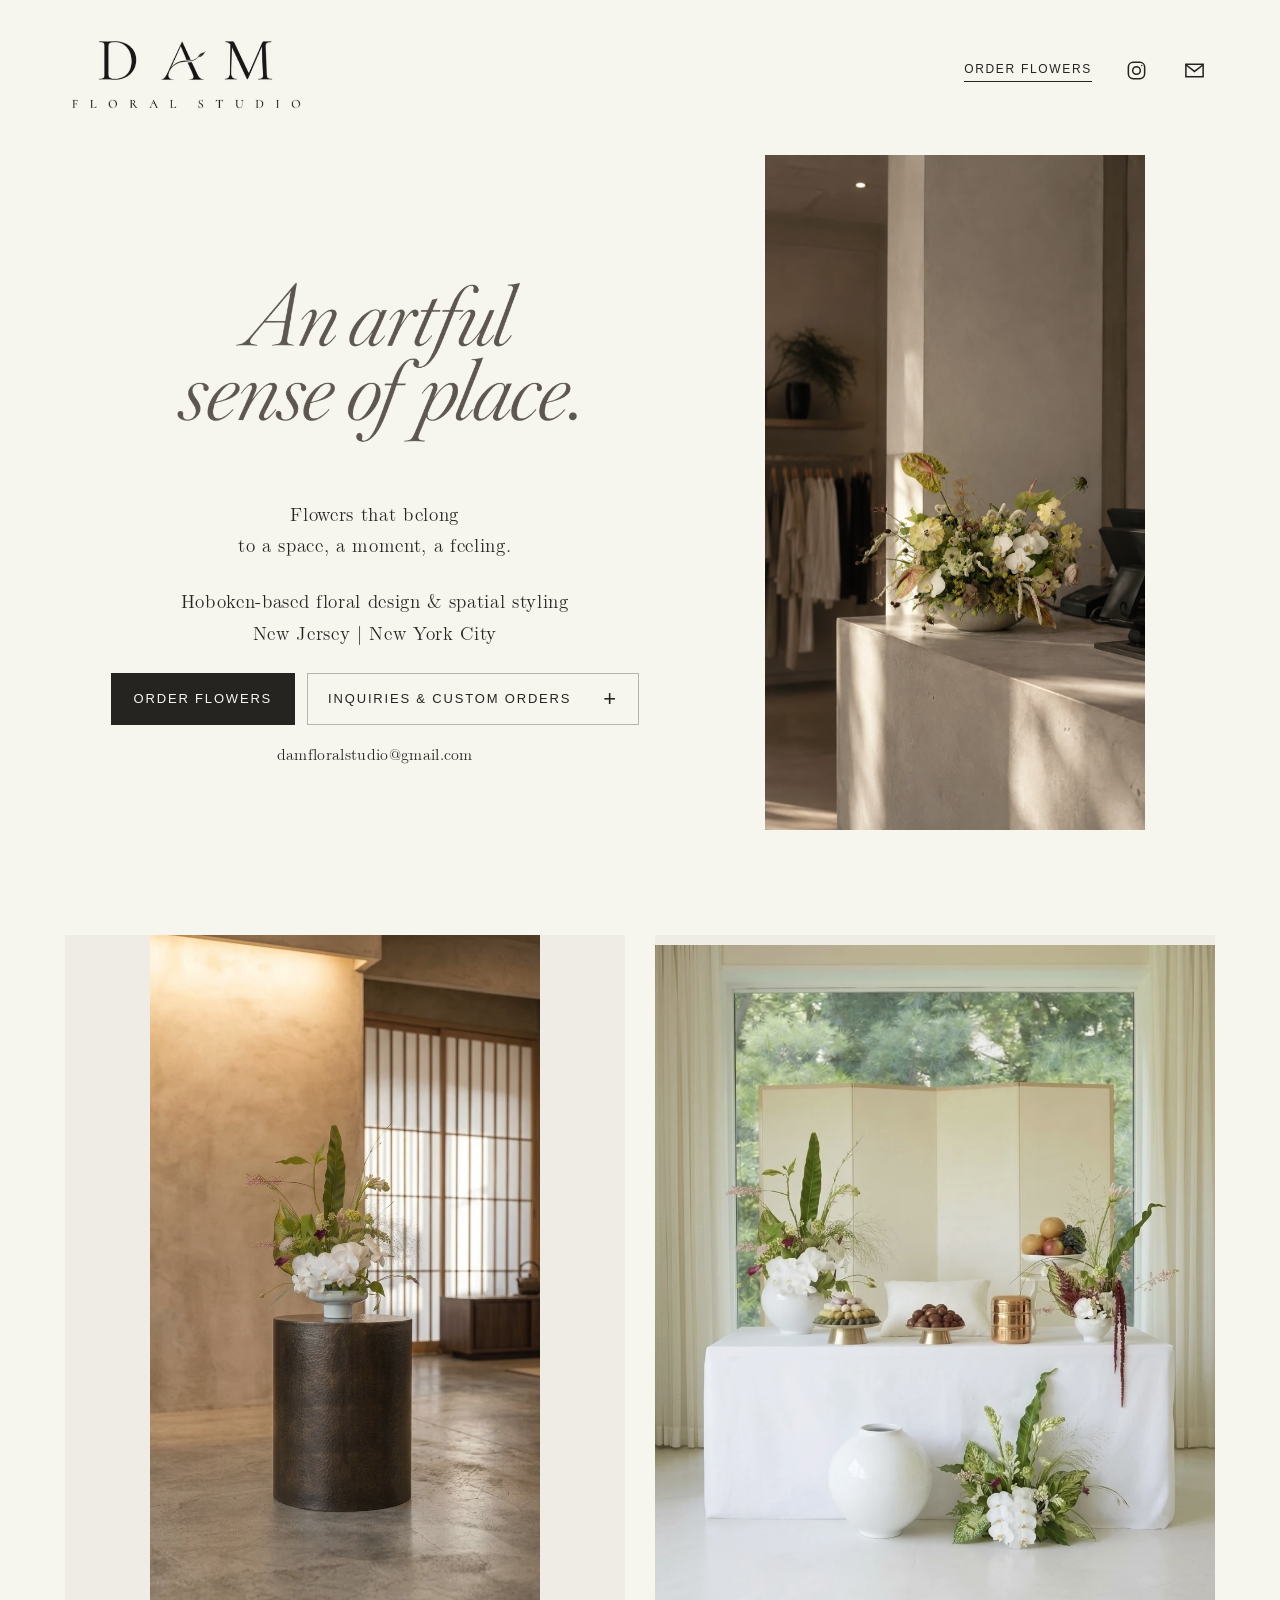
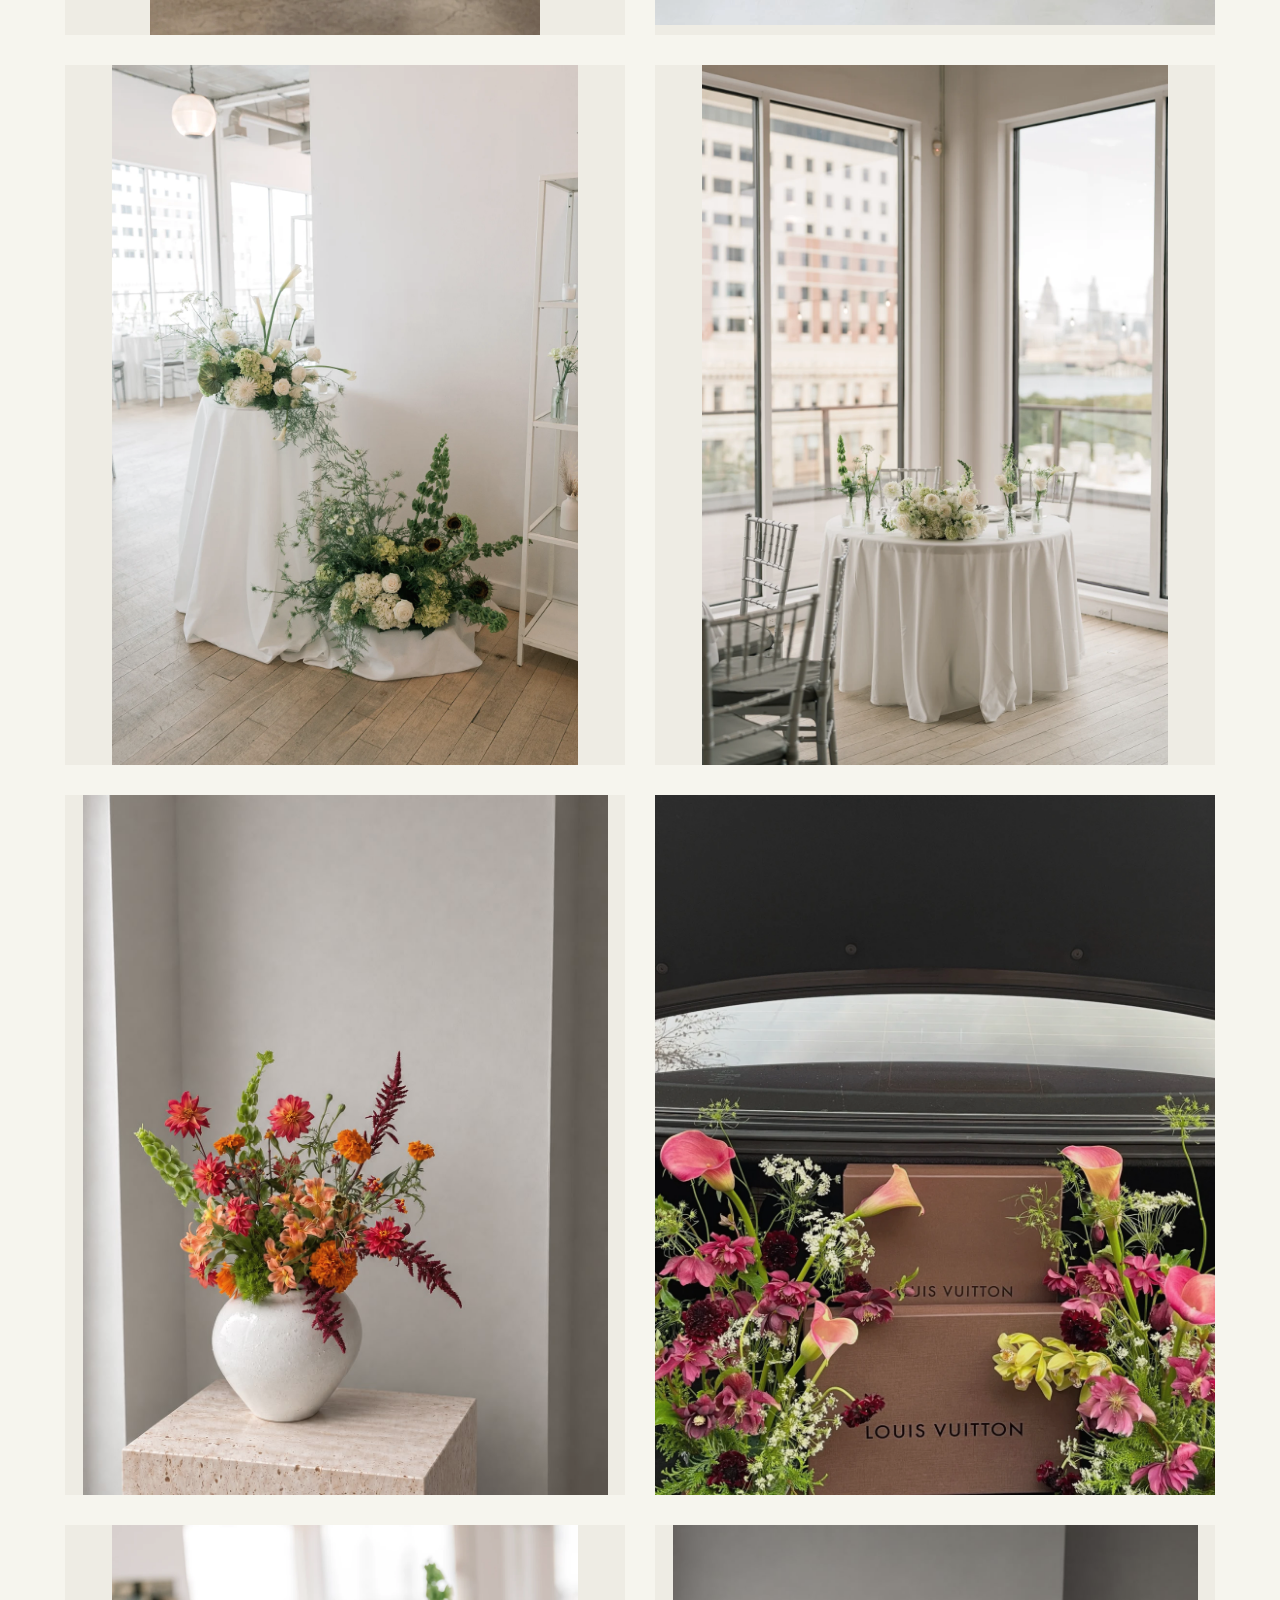
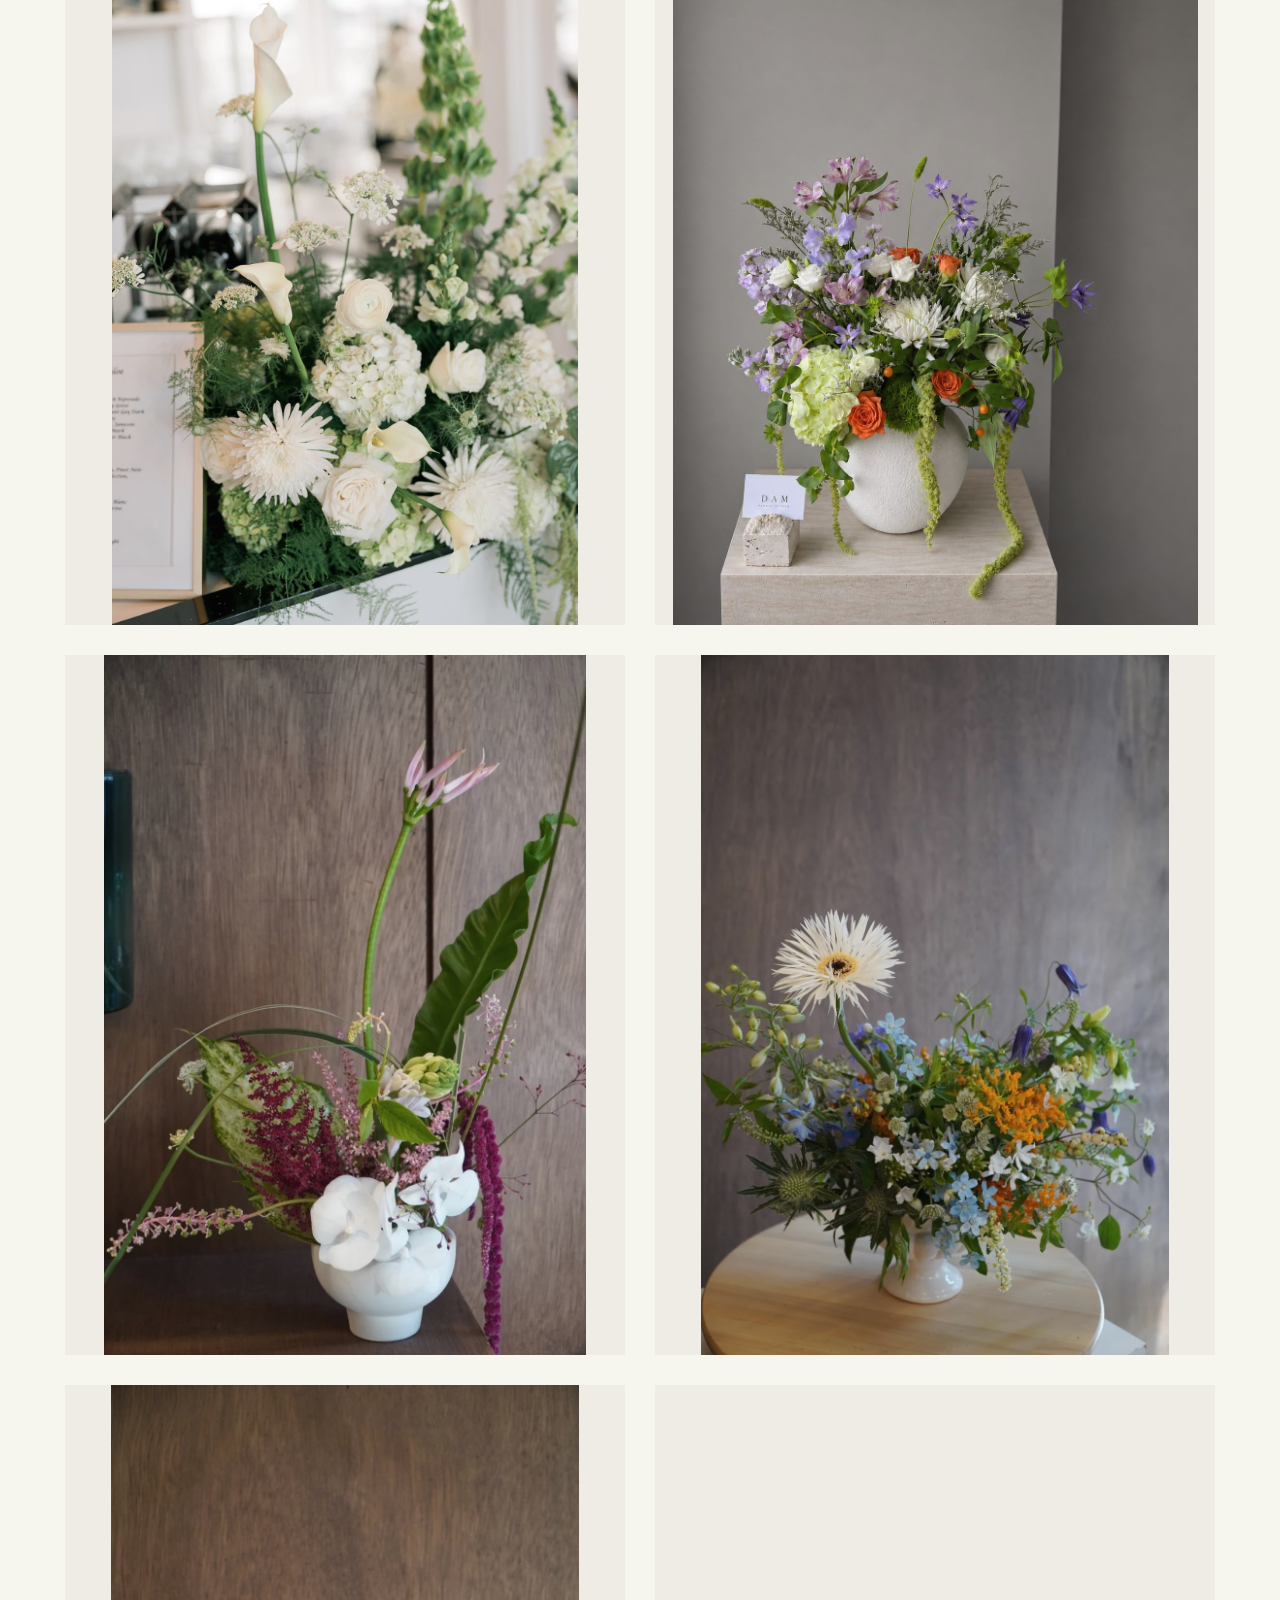
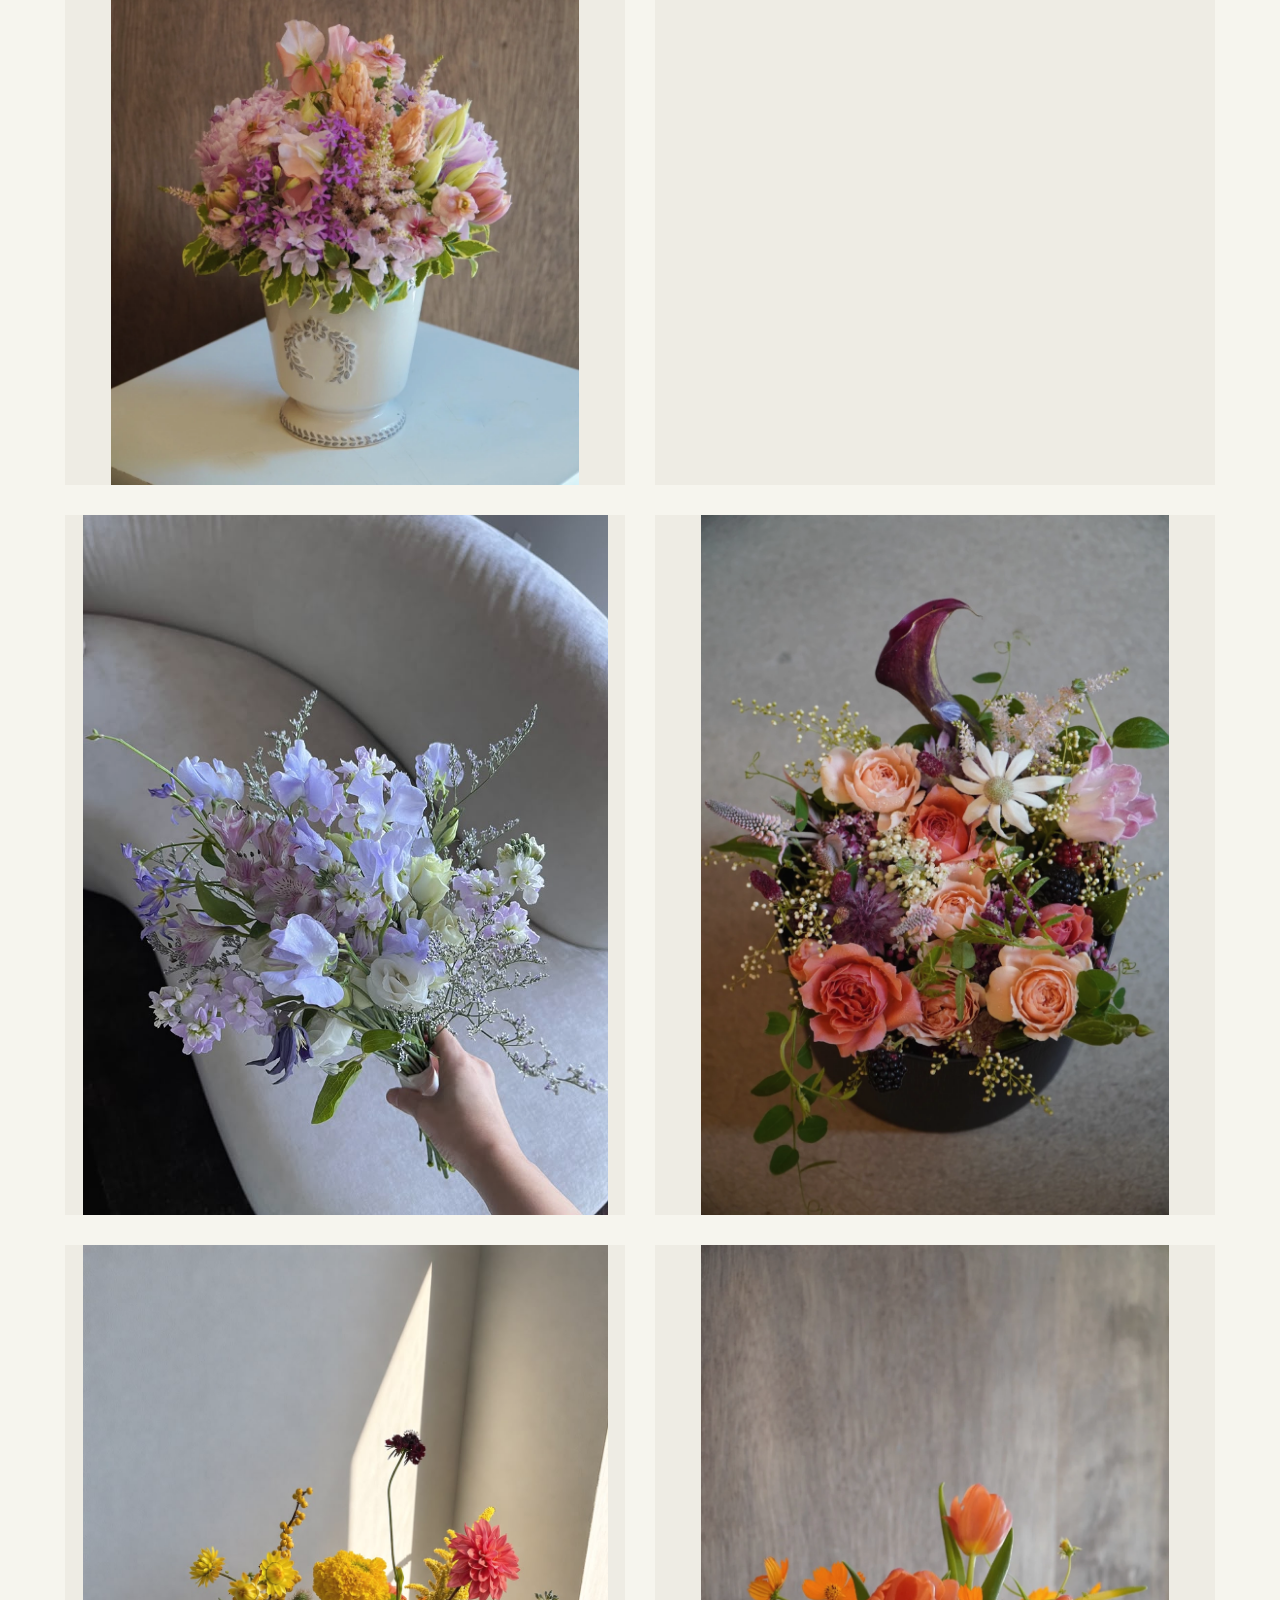
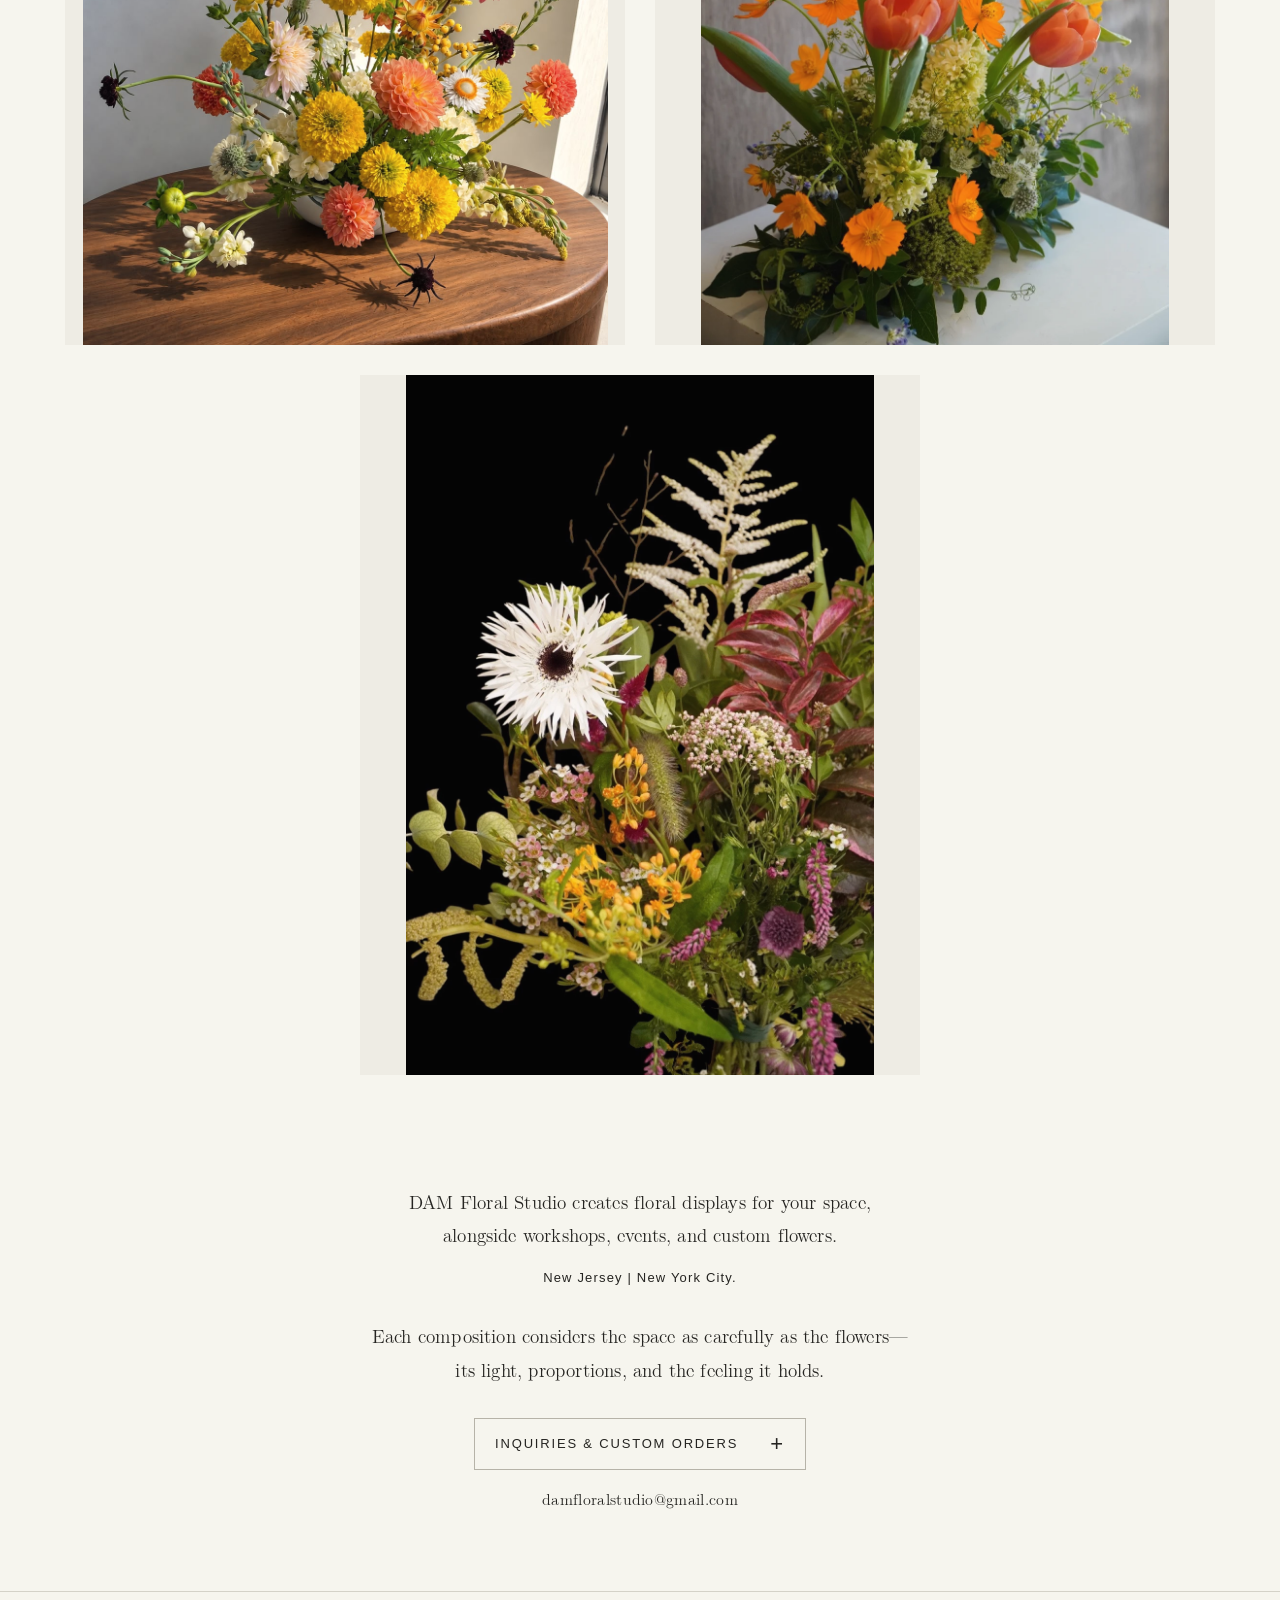
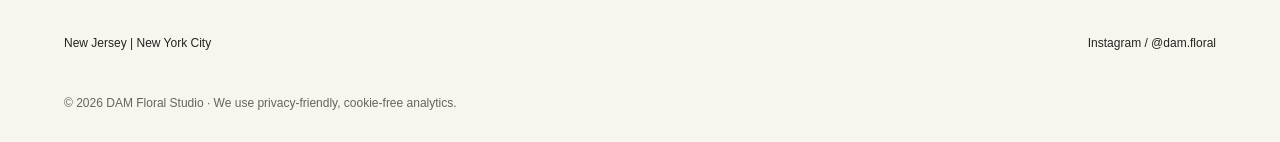
==== commit d3e0c214: "Add Order flowers link to the homepage header and hero Co-Authored-By: Claude Opus 5.5 <noreply@anth" ====
--- a/index.html
+++ b/index.html
@@ -34,10 +34,10 @@
 </head>
 <body>
 <a class="skip" href="#main">Skip to content</a>
-<header class="header"><a class="brand original-logo" href="#" aria-label="DAM Floral Studio home"><img src="assets/logo.png" alt="DAM Floral Studio"></a><div class="header-icons"><a href="https://www.instagram.com/dam.floral/" target="_blank" rel="noopener noreferrer" aria-label="Instagram — DAM Floral Studio"><svg viewBox="0 0 24 24" fill="none" stroke="currentColor" stroke-width="1.6" aria-hidden="true"><rect x="3.5" y="3.5" width="17" height="17" rx="5"/><circle cx="12" cy="12" r="4"/><circle cx="17.4" cy="6.7" r=".8" fill="currentColor" stroke="none"/></svg></a><a href="mailto:damfloralstudio@gmail.com" aria-label="Email DAM Floral Studio"><svg viewBox="0 0 24 24" fill="none" stroke="currentColor" stroke-width="1.6" aria-hidden="true"><rect x="3" y="5.5" width="18" height="13"/><path d="m3 6 9 7 9-7"/></svg></a></div></header>
+<header class="header"><a class="brand original-logo" href="#" aria-label="DAM Floral Studio home"><img src="assets/logo.png" alt="DAM Floral Studio"></a><div class="header-icons"><a class="header-order" href="order.html">Order flowers</a><a href="https://www.instagram.com/dam.floral/" target="_blank" rel="noopener noreferrer" aria-label="Instagram — DAM Floral Studio"><svg viewBox="0 0 24 24" fill="none" stroke="currentColor" stroke-width="1.6" aria-hidden="true"><rect x="3.5" y="3.5" width="17" height="17" rx="5"/><circle cx="12" cy="12" r="4"/><circle cx="17.4" cy="6.7" r=".8" fill="currentColor" stroke="none"/></svg></a><a href="mailto:damfloralstudio@gmail.com" aria-label="Email DAM Floral Studio"><svg viewBox="0 0 24 24" fill="none" stroke="currentColor" stroke-width="1.6" aria-hidden="true"><rect x="3" y="5.5" width="18" height="13"/><path d="m3 6 9 7 9-7"/></svg></a></div></header>
 <main id="main">
 
-<section class="hero" aria-labelledby="hero-title"><div class="hero-copy"><h1 id="hero-title" class="artwork-title"><img src="assets/hero-title-light.png" alt="An artful sense of place." width="1792" height="896"></h1><p class="hero-description">Flowers that belong<br>to a space, a moment, a feeling.</p><p class="hero-description">Hoboken-based floral design & spatial styling<br>New Jersey | New York City</p><button class="hero-inquiry" data-request="General inquiry"><span>Inquiries & custom orders</span><span class="request-mark" aria-hidden="true">+</span></button><a class="hero-email" href="mailto:damfloralstudio@gmail.com">damfloralstudio@gmail.com</a></div><figure class="hero-photo"><img src="assets/home.webp" alt="Sculptural white and green flowers in a softly lit interior" fetchpriority="high"></figure></section>
+<section class="hero" aria-labelledby="hero-title"><div class="hero-copy"><h1 id="hero-title" class="artwork-title"><img src="assets/hero-title-light.png" alt="An artful sense of place." width="1792" height="896"></h1><p class="hero-description">Flowers that belong<br>to a space, a moment, a feeling.</p><p class="hero-description">Hoboken-based floral design & spatial styling<br>New Jersey | New York City</p><div class="hero-actions"><a class="hero-order" href="order.html">Order flowers</a><button class="hero-inquiry" data-request="General inquiry"><span>Inquiries & custom orders</span><span class="request-mark" aria-hidden="true">+</span></button></div><a class="hero-email" href="mailto:damfloralstudio@gmail.com">damfloralstudio@gmail.com</a></div><figure class="hero-photo"><img src="assets/home.webp" alt="Sculptural white and green flowers in a softly lit interior" fetchpriority="high"></figure></section>
 <section class="work section" id="work" aria-label="Selected portfolio"><div class="gallery"><article class="project"><button class="image-button" data-image="assets/lobby.webp" aria-label="View portfolio image: Botanical floral display in an architectural interior"><img src="assets/lobby.webp" alt="Botanical floral display in an architectural interior" loading="lazy" decoding="async"></button></article><article class="project"><button class="image-button" data-image="assets/celebration-full.webp" aria-label="View portfolio image: Complete Korean first birthday table with white orchids and botanical floral styling"><img src="assets/celebration-full.webp" alt="Complete Korean first birthday table with white orchids and botanical floral styling" loading="lazy" decoding="async"></button></article><article class="project"><button class="image-button" data-image="assets/installation.webp" aria-label="View portfolio image: Floral installation in a light-filled event room"><img src="assets/installation.webp" alt="Floral installation in a light-filled event room" loading="lazy" decoding="async"></button></article><article class="project"><button class="image-button" data-image="assets/reception-room.webp" aria-label="View portfolio image: White and green flowers in a sunlit reception space"><img src="assets/reception-room.webp" alt="White and green flowers in a sunlit reception space" loading="lazy" decoding="async"></button></article><article class="project"><button class="image-button" data-image="assets/autumn-space.jpeg" aria-label="View portfolio image: Autumn arrangement of red dahlias, orange marigolds, peach alstroemeria and burgundy amaranth in a white vase on a stone pedestal"><img src="assets/autumn-space.jpeg" alt="Autumn arrangement of red dahlias, orange marigolds, peach alstroemeria and burgundy amaranth in a white vase on a stone pedestal" loading="lazy" decoding="async"></button></article><article class="project"><button class="image-button" data-image="assets/brand.webp" aria-label="View portfolio image: Vibrant florals styled around a brand display"><img src="assets/brand.webp" alt="Vibrant florals styled around a brand display" loading="lazy" decoding="async"></button></article><article class="project"><button class="image-button" data-image="assets/reception-detail.webp" aria-label="View portfolio image: White reception flowers and botanical details"><img src="assets/reception-detail.webp" alt="White reception flowers and botanical details" loading="lazy" decoding="async"></button></article><article class="project"><button class="image-button" data-image="assets/lavender-green.jpeg" aria-label="View portfolio image: Lavender, white and green arrangement with orange roses, hydrangea and trailing amaranth in a white vase"><img src="assets/lavender-green.jpeg" alt="Lavender, white and green arrangement with orange roses, hydrangea and trailing amaranth in a white vase" loading="lazy" decoding="async"></button></article><article class="project"><button class="image-button" data-image="assets/sculptural.webp" aria-label="View portfolio image: Sculptural flowers and expressive branches"><img src="assets/sculptural.webp" alt="Sculptural flowers and expressive branches" loading="lazy" decoding="async"></button></article><article class="project"><button class="image-button" data-image="assets/botanical.webp" aria-label="View portfolio image: Airy garden flowers in white, lilac and warm orange"><img src="assets/botanical.webp" alt="Airy garden flowers in white, lilac and warm orange" loading="lazy" decoding="async"></button></article><article class="project"><button class="image-button" data-image="assets/pastel.webp" aria-label="View portfolio image: Soft pink and lilac flowers in a ceramic vessel"><img src="assets/pastel.webp" alt="Soft pink and lilac flowers in a ceramic vessel" loading="lazy" decoding="async"></button></article><article class="project"><button class="image-button" data-image="assets/modern-bouquet.webp" aria-label="View portfolio image: Pink and yellow flowers in a modern bouquet"><img src="assets/modern-bouquet.webp" alt="Pink and yellow flowers in a modern bouquet" loading="lazy" decoding="async"></button></article><article class="project"><button class="image-button" data-image="assets/bridal-bouquet.jpeg" aria-label="View portfolio image: Hand-tied bridal bouquet of lavender sweet peas, pink alstroemeria and white lisianthus"><img src="assets/bridal-bouquet.jpeg" alt="Hand-tied bridal bouquet of lavender sweet peas, pink alstroemeria and white lisianthus" loading="lazy" decoding="async"></button></article><article class="project"><button class="image-button" data-image="assets/seasonal.webp" aria-label="View portfolio image: Seasonal flowers in rose, orange and burgundy"><img src="assets/seasonal.webp" alt="Seasonal flowers in rose, orange and burgundy" loading="lazy" decoding="async"></button></article><article class="project"><button class="image-button" data-image="assets/autumn-arrangement.jpeg" aria-label="View portfolio image: Sunlit arrangement of yellow marigolds, coral dahlias and dark scabiosa on a wooden table"><img src="assets/autumn-arrangement.jpeg" alt="Sunlit arrangement of yellow marigolds, coral dahlias and dark scabiosa on a wooden table" loading="lazy" decoding="async"></button></article><article class="project"><button class="image-button" data-image="assets/orange.webp" aria-label="View portfolio image: Orange tulips and seasonal flowers"><img src="assets/orange.webp" alt="Orange tulips and seasonal flowers" loading="lazy" decoding="async"></button></article><article class="project"><button class="image-button" data-image="assets/textural.webp" aria-label="View portfolio image: Expressive white and colorful flowers against a dark background"><img src="assets/textural.webp" alt="Expressive white and colorful flowers against a dark background" loading="lazy" decoding="async"></button></article></div></section><section class="studio section" id="studio"><div class="studio-copy"><p class="brand-intro">DAM Floral Studio creates floral displays for your space,<br class="copy-break">alongside workshops, events, and custom flowers.</p><p class="brand-location">New Jersey | New York City.</p><p class="brand-philosophy">Each composition considers the space as carefully as the flowers—<br class="copy-break">its light, proportions, and the feeling it holds.</p></div><div class="minimal-contact" id="contact"><button class="hero-inquiry" data-request="General inquiry"><span>Inquiries & custom orders</span><span class="request-mark" aria-hidden="true">+</span></button><a class="hero-email" href="mailto:damfloralstudio@gmail.com">damfloralstudio@gmail.com</a></div></section></main><footer><a class="footer-name" href="#">DAM <span>Floral Studio</span></a><p>New Jersey | New York City</p><a href="https://www.instagram.com/dam.floral/" target="_blank" rel="noopener noreferrer">Instagram / @dam.floral</a><p class="copyright">© <span id="year">2026</span> DAM Floral Studio · We use privacy-friendly, cookie-free analytics.</p></footer>
 <dialog class="lightbox" aria-label="Portfolio image viewer"><button class="close" aria-label="Close image viewer">Close</button><img src="assets/home.webp" alt=""></dialog>
 <dialog class="request-dialog" aria-labelledby="request-title"><button class="request-close" aria-label="Close inquiry form">Close</button><p class="eyebrow">DAM Floral Studio</p><h2 id="request-title">Your <em>request</em></h2><p class="form-intro">A few details to help us begin.</p><form id="request-form" action="https://formspree.io/f/meaekvjb" method="POST"><input type="hidden" name="_subject" value="DAM Floral Studio — General inquiry"><input type="text" name="_gotcha" tabindex="-1" autocomplete="off" aria-hidden="true" style="display:none"><div class="form-grid"><label>Your name<input name="name" autocomplete="name" required maxlength="100"></label><label>Your email<input name="email" type="email" autocomplete="email" required maxlength="160"></label></div><label>I’m interested in<select name="service"><option>General inquiry</option><option>Space styling</option><option>Floral Workshop</option><option>Subscription</option><option>Event</option><option>Custom order</option></select></label><div class="form-grid"><label>Preferred date (optional)<input name="date" type="date"></label><label>Location (optional)<input name="location" placeholder="City or venue" maxlength="180"></label></div><label>Estimated budget (optional)<input name="budget" placeholder="Your approximate budget" maxlength="100"></label><label>Tell us about your request<textarea name="message" rows="4" required maxlength="4000" placeholder="Your idea, occasion, colors, quantities, or anything you’d like us to know."></textarea></label><p class="form-note">Please allow at least 3 days for custom flower orders. Shorter-notice requests depend on availability.</p><button class="request-button" type="submit">Send request</button><p class="form-note">We’ll reply by email, usually within 1–2 business days. Orders are confirmed after we reply.</p><p class="form-note">Your details are used only to respond to your inquiry.</p><p id="request-status" role="status"></p><a class="direct-email" href="mailto:damfloralstudio@gmail.com">Or email us directly</a></form></dialog></body></html>
